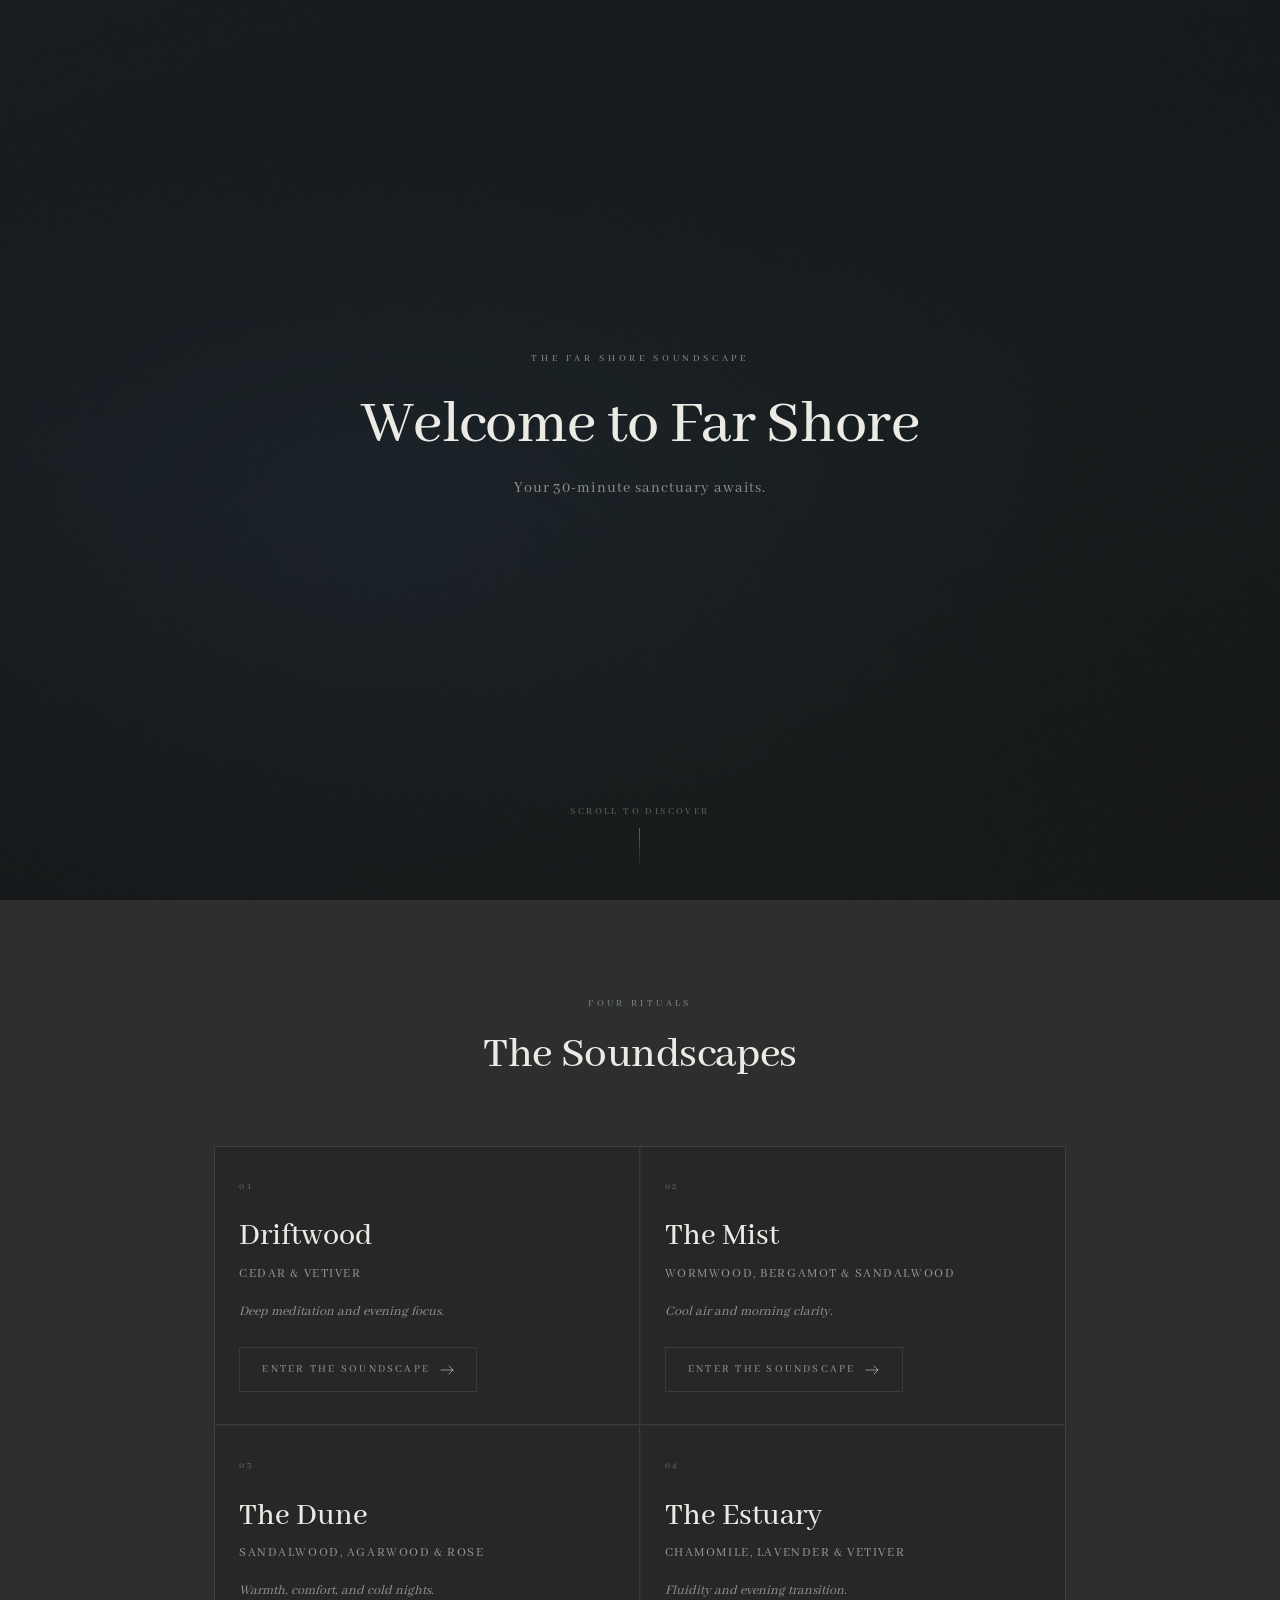
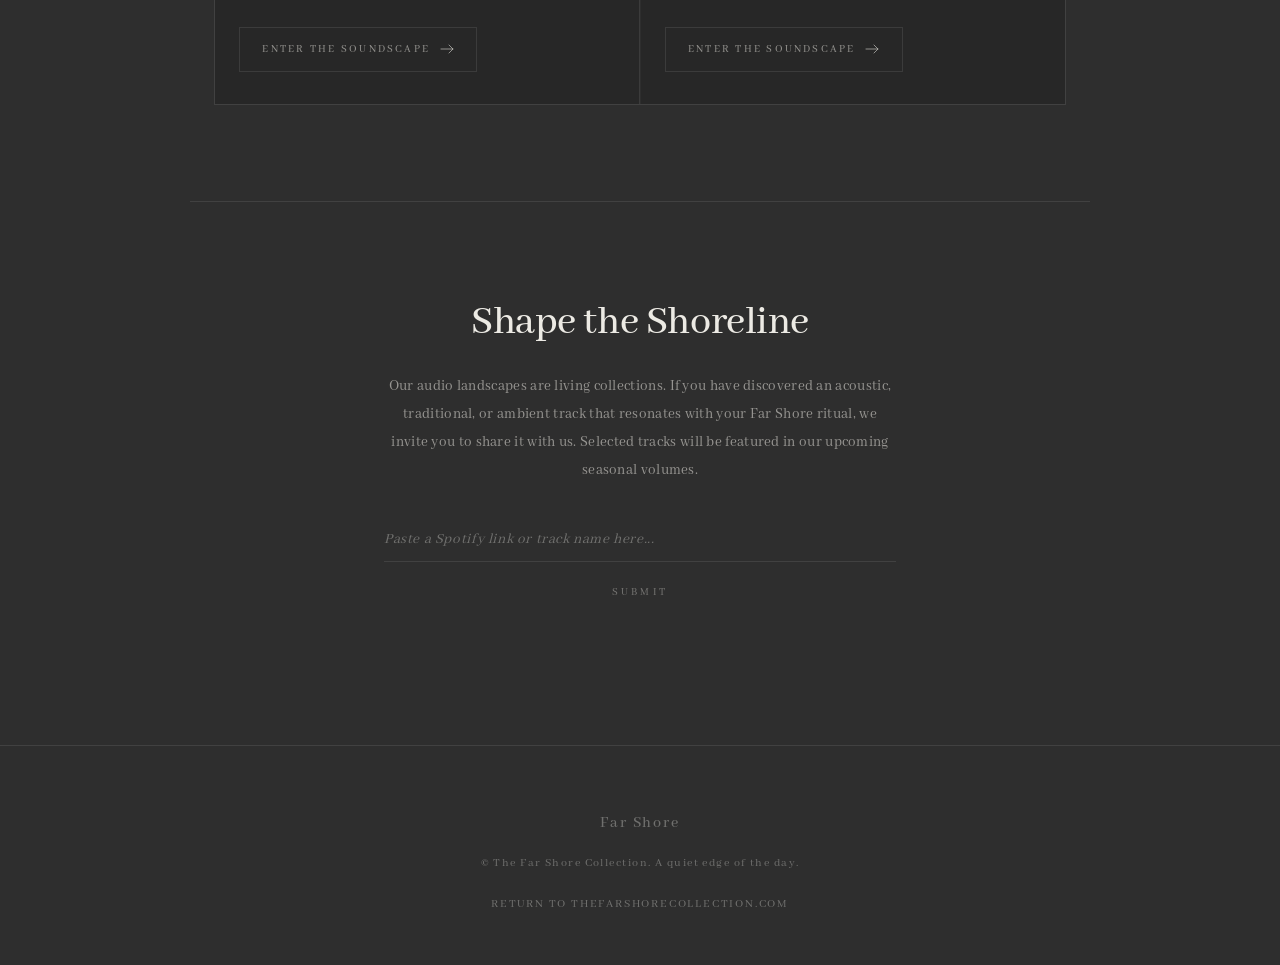
==== soundscape/index.html @ d750b328 "Initial commit: The Far Shore Collection website Co-Authored-By: Claude Opus 5.5 <noreply@anthropic." ====
<!DOCTYPE html>
<html lang="en">
<head>
  <meta charset="UTF-8">
  <meta name="viewport" content="width=device-width, initial-scale=1.0">
  <title>The Far Shore Collection — Digital Lobby</title>
  <meta name="description" content="Your 30-minute sanctuary. Four audio rituals curated for the Far Shore experience.">
  <link rel="preconnect" href="https://fonts.googleapis.com">
  <link rel="preconnect" href="https://fonts.gstatic.com" crossorigin>
  <link href="https://fonts.googleapis.com/css2?family=Abhaya+Libre:wght@400;500&display=swap" rel="stylesheet">
  <style>
    /* ─── Reset ─────────────────────────────────────────────── */
    *, *::before, *::after { box-sizing: border-box; margin: 0; padding: 0; }
    html { scroll-behavior: smooth; }

    /* ─── Tokens ─────────────────────────────────────────────── */
    :root {
      --bg:           #2E2E2E;
      --bg-card:      #272727;
      --bg-card-hover:#343434;
      --text:         #ECEAE4;
      --text-muted:   rgba(236, 234, 228, 0.55);
      --text-subtle:  rgba(236, 234, 228, 0.35);
      --border:       rgba(236, 234, 228, 0.10);
      --border-hover: rgba(236, 234, 228, 0.22);
      --accent:       #7a8c7a;   /* deep olive */
      --accent-stone: #9a9590;   /* muted stone */

      --font-serif:  'Abhaya Libre', Georgia, serif;
      --font-sans:   'Abhaya Libre', Georgia, serif;

      --ease-slow: cubic-bezier(0.25, 0.1, 0.25, 1);
      --ease-out:  cubic-bezier(0.0, 0.0, 0.2, 1);

      --space-4:  1rem;
      --space-6:  1.5rem;
      --space-8:  2rem;
      --space-12: 3rem;
      --space-16: 4rem;
      --space-24: 6rem;
    }

    /* ─── Base ───────────────────────────────────────────────── */
    body {
      background-color: var(--bg);
      color: var(--text);
      font-family: var(--font-sans);
      font-weight: 400;
      line-height: 1.7;
      -webkit-font-smoothing: antialiased;
      -moz-osx-font-smoothing: grayscale;
      animation: pageFadeIn 2s var(--ease-out) both;
      overflow-x: hidden;
    }

    @keyframes pageFadeIn {
      from { opacity: 0; }
      to   { opacity: 1; }
    }

    /* ─── Scroll Reveal ──────────────────────────────────────── */
    .reveal {
      opacity: 0;
      transform: translateY(28px);
      transition:
        opacity  1.8s var(--ease-out),
        transform 1.8s var(--ease-out);
    }
    .reveal.is-visible {
      opacity: 1;
      transform: translateY(0);
    }
    .reveal-delay-1 { transition-delay: 0.15s; }
    .reveal-delay-2 { transition-delay: 0.30s; }
    .reveal-delay-3 { transition-delay: 0.45s; }
    .reveal-delay-4 { transition-delay: 0.60s; }

    /* ─── Hero ───────────────────────────────────────────────── */
    .hero {
      position: relative;
      min-height: 100svh;
      min-height: 100vh;
      display: flex;
      flex-direction: column;
      align-items: center;
      justify-content: center;
      text-align: center;
      padding: var(--space-8) var(--space-6);
      overflow: hidden;
    }

    .hero__bg {
      position: absolute;
      inset: 0;
      background:
        /* dark overlay */
        linear-gradient(to bottom,
          rgba(20,22,24,0.68) 0%,
          rgba(20,22,24,0.55) 50%,
          rgba(20,22,24,0.82) 100%
        ),
        /* cinematic ocean gradient */
        radial-gradient(ellipse at 30% 60%, #1e2d3a 0%, transparent 55%),
        radial-gradient(ellipse at 75% 40%, #141e1e 0%, transparent 50%),
        radial-gradient(ellipse at 50% 80%, #181e14 0%, transparent 60%),
        linear-gradient(160deg, #16202a 0%, #101618 40%, #131510 100%);
      background-color: #141414;
      display:flex;
      align-items: center;
      justify-content:center;
    }

    /* Grain texture overlay */
    .hero__bg::after {
      content: '';
      position: absolute;
      inset: 0;
      opacity: 0.04;
      background-image: url("data:image/svg+xml,%3Csvg viewBox='0 0 256 256' xmlns='http://www.w3.org/2000/svg'%3E%3Cfilter id='noise'%3E%3CfeTurbulence type='fractalNoise' baseFrequency='0.9' numOctaves='4' stitchTiles='stitch'/%3E%3C/filter%3E%3Crect width='100%25' height='100%25' filter='url(%23noise)'/%3E%3C/svg%3E");
      background-size: 200px 200px;
    }

    .hero__content {
      position: relative;
      z-index: 1;
      max-width: 560px;
    }

    .hero__overline {
      font-family: var(--font-sans);
      font-size: 0.65rem;
      font-weight: 400;
      letter-spacing: 0.35em;
      text-transform: uppercase;
      color: var(--text-muted);
      margin-bottom: var(--space-6);
      opacity: 0;
      animation: fadeUp 1.6s 0.4s var(--ease-out) forwards;
    }

    .hero__headline {
      font-family: var(--font-serif);
      font-size: clamp(2rem, 7vw, 4rem);
      white-space: nowrap;
      font-weight: 500;
      line-height: 1.05;
      letter-spacing: -0.01em;
      color: var(--text);
      margin-bottom: var(--space-4);
      opacity: 0;
      animation: fadeUp 1.8s 0.7s var(--ease-out) forwards;
    }

    .hero__sub {
      font-family: var(--font-sans);
      font-size: clamp(0.85rem, 2.5vw, 1rem);
      font-weight: 400;
      letter-spacing: 0.06em;
      color: var(--text-muted);
      margin-bottom: var(--space-12);
      opacity: 0;
      animation: fadeUp 1.8s 1.0s var(--ease-out) forwards;
    }

    @keyframes fadeUp {
      from { opacity: 0; transform: translateY(20px); }
      to   { opacity: 1; transform: translateY(0);    }
    }

    .hero__scroll {
      position: absolute;
      bottom: var(--space-8);
      transform: translateX(-50%);
      z-index: 1;
      display: flex;
      flex-direction: column;
      align-items: center;
      gap: 0.5rem;
      color: var(--text-subtle);
      font-family: var(--font-sans);
      font-size: 0.6rem;
      letter-spacing: 0.25em;
      text-transform: uppercase;
      text-decoration: none;
      opacity: 0;
      animation: fadeUp 2s 1.6s var(--ease-out) forwards;
    }

    .hero__scroll-arrow {
      width: 1px;
      height: 40px;
      background: linear-gradient(to bottom, var(--text-subtle), transparent);
      animation: scrollPulse 2.4s ease-in-out infinite;
    }

    @keyframes scrollPulse {
      0%, 100% { opacity: 0.35; transform: scaleY(1);    }
      50%       { opacity: 0.70; transform: scaleY(1.15); }
    }

    /* ─── Soundscapes Section ────────────────────────────────── */
    .soundscapes {
      padding: var(--space-24) var(--space-6);
      max-width: 900px;
      margin: 0 auto;
    }

    .section-header {
      text-align: center;
      margin-bottom: var(--space-16);
    }

    .section-overline {
      font-family: var(--font-sans);
      font-size: 0.6rem;
      font-weight: 400;
      letter-spacing: 0.35em;
      text-transform: uppercase;
      color: var(--accent);
      margin-bottom: var(--space-4);
    }

    .section-title {
      font-family: var(--font-serif);
      font-size: clamp(1.8rem, 5vw, 2.8rem);
      font-weight: 500;
      letter-spacing: -0.01em;
      line-height: 1.2;
      color: var(--text);
    }

    .soundscapes__grid {
      display: grid;
      grid-template-columns: 1fr 1fr;
      gap: 1px;
      border: 1px solid var(--border);
    }

    .sound-card {
      position: relative;
      padding: var(--space-8) var(--space-6);
      background: var(--bg-card);
      transition:
        background 1.6s var(--ease-slow),
        border-color 1.6s var(--ease-slow);
      cursor: default;
      overflow: hidden;
    }

    .sound-card::before {
      content: '';
      position: absolute;
      inset: 0;
      background: radial-gradient(ellipse at center, rgba(122,140,122,0.08) 0%, transparent 70%);
      opacity: 0;
      transition: opacity 1.4s var(--ease-slow);
    }

    .sound-card:hover::before {
      opacity: 1;
    }

    .sound-card:hover {
      background: var(--bg-card-hover);
    }

    .sound-card__number {
      font-family: var(--font-sans);
      font-size: 0.6rem;
      font-weight: 400;
      letter-spacing: 0.3em;
      color: var(--text-subtle);
      margin-bottom: var(--space-6);
    }

    .sound-card__title {
      font-family: var(--font-serif);
      font-size: clamp(1.5rem, 4vw, 2rem);
      font-weight: 500;
      line-height: 1.1;
      color: var(--text);
      margin-bottom: 0.5rem;
      transition: color 0.6s var(--ease-slow);
    }

    .sound-card__notes {
      font-family: var(--font-sans);
      font-size: 0.82rem;
      font-weight: 400;
      letter-spacing: 0.12em;
      text-transform: uppercase;
      color: var(--accent-stone);
      margin-bottom: var(--space-4);
    }

    .sound-card__vibe {
      font-family: var(--font-sans);
      font-size: 0.88rem;
      font-weight: 400;
      color: var(--text-muted);
      line-height: 1.6;
      margin-bottom: var(--space-6);
      font-style: italic;
    }

    .sound-card__cta {
      display: inline-flex;
      align-items: center;
      gap: 0.6rem;
      font-family: var(--font-sans);
      font-size: 0.7rem;
      font-weight: 400;
      letter-spacing: 0.2em;
      text-transform: uppercase;
      color: var(--text-muted);
      text-decoration: none;
      border: 1px solid var(--border);
      padding: 0.75rem 1.4rem;
      transition:
        color      1s var(--ease-slow),
        border-color 1s var(--ease-slow),
        background 1s var(--ease-slow);
      position: relative;
      z-index: 1;
    }

    .sound-card__cta:hover {
      color: var(--text);
      border-color: var(--border-hover);
      background: rgba(236,234,228,0.04);
    }

    .sound-card__cta-arrow {
      transition: transform 0.8s var(--ease-slow);
    }

    .sound-card__cta:hover .sound-card__cta-arrow {
      transform: translateX(4px);
    }

    /* Divider between grid cells */
    .sound-card:nth-child(1),
    .sound-card:nth-child(2) {
      border-bottom: 1px solid var(--border);
    }
    .sound-card:nth-child(odd) {
      border-right: 1px solid var(--border);
    }

    /* ─── Divider ─────────────────────────────────────────────── */
    .section-divider {
      max-width: 900px;
      margin: 0 auto;
      border: none;
      border-top: 1px solid var(--border);
    }

    /* ─── Co-Creation ─────────────────────────────────────────── */
    .cocreation {
      padding: var(--space-24) var(--space-6);
      max-width: 560px;
      margin: 0 auto;
      text-align: center;
    }

    .cocreation__title {
      font-family: var(--font-serif);
      font-size: clamp(1.8rem, 5vw, 2.6rem);
      font-weight: 500;
      letter-spacing: -0.01em;
      line-height: 1.2;
      color: var(--text);
      margin-bottom: var(--space-6);
    }

    .cocreation__body {
      font-family: var(--font-sans);
      font-size: 0.95rem;
      font-weight: 400;
      line-height: 1.85;
      color: var(--text-muted);
      letter-spacing: 0.02em;
      margin-bottom: var(--space-8);
    }

    .cocreation__form {
      display: flex;
      flex-direction: column;
      align-items: center;
      gap: var(--space-4);
    }

    .cocreation__input-wrap {
      width: 100%;
      position: relative;
    }

    .cocreation__input {
      width: 100%;
      background: transparent;
      border: none;
      border-bottom: 1px solid var(--border);
      padding: 0.85rem 0;
      font-family: var(--font-sans);
      font-size: 0.95rem;
      font-weight: 400;
      color: var(--text);
      letter-spacing: 0.04em;
      outline: none;
      transition: border-color 0.8s var(--ease-slow);
      -webkit-appearance: none;
    }

    .cocreation__input::placeholder {
      color: var(--text-subtle);
      font-style: italic;
    }

    .cocreation__input:focus {
      border-bottom-color: var(--accent-stone);
    }

    .cocreation__submit {
      background: transparent;
      border: none;
      font-family: var(--font-sans);
      font-size: 0.68rem;
      font-weight: 400;
      letter-spacing: 0.3em;
      text-transform: uppercase;
      color: var(--text-muted);
      cursor: pointer;
      padding: 0.5rem 1rem;
      transition: color 1.2s var(--ease-slow), opacity 1.2s var(--ease-slow);
      opacity: 0.7;
    }

    .cocreation__submit:hover {
      color: var(--text);
      opacity: 1;
    }

    .cocreation__success {
      font-family: var(--font-serif);
      font-size: 0.95rem;
      font-style: italic;
      color: var(--text-muted);
      letter-spacing: 0.03em;
      opacity: 0;
      transform: translateY(8px);
      transition: opacity 1.4s var(--ease-out), transform 1.4s var(--ease-out);
      pointer-events: none;
      min-height: 1.5em;
    }

    .cocreation__success.is-visible {
      opacity: 1;
      transform: translateY(0);
    }

    /* ─── Footer ─────────────────────────────────────────────── */
    .footer {
      padding: var(--space-16) var(--space-6) var(--space-12);
      text-align: center;
      border-top: 1px solid var(--border);
    }

    .footer__wordmark {
      font-family: var(--font-serif);
      font-size: 1rem;
      font-weight: 500;
      letter-spacing: 0.12em;
      color: var(--text-subtle);
      margin-bottom: var(--space-4);
    }

    .footer__copy {
      font-family: var(--font-sans);
      font-size: 0.75rem;
      font-weight: 400;
      letter-spacing: 0.12em;
      color: var(--text-subtle);
      margin-bottom: var(--space-4);
    }

    .footer__link {
      font-family: var(--font-sans);
      font-size: 0.75rem;
      font-weight: 400;
      letter-spacing: 0.15em;
      text-transform: uppercase;
      color: var(--text-subtle);
      text-decoration: none;
      border-bottom: 1px solid transparent;
      transition: color 0.8s var(--ease-slow), border-color 0.8s var(--ease-slow);
    }

    .footer__link:hover {
      color: var(--text-muted);
      border-bottom-color: var(--border);
    }

    /* ─── Mobile ─────────────────────────────────────────────── */
    @media (max-width: 640px) {
      .soundscapes {
        padding: var(--space-16) var(--space-4);
      }

      .soundscapes__grid {
        grid-template-columns: 1fr;
      }

      .sound-card:nth-child(odd) {
        border-right: none;
      }

      .sound-card:nth-child(1),
      .sound-card:nth-child(2),
      .sound-card:nth-child(3) {
        border-bottom: 1px solid var(--border);
      }

      .sound-card:nth-child(4) {
        border-bottom: none;
      }

      .sound-card {
        padding: var(--space-8) var(--space-4);
      }

      .sound-card__cta {
        padding: 1rem 1.6rem;
        width: 100%;
        justify-content: center;
      }

      .cocreation {
        padding: var(--space-16) var(--space-4);
      }

      .cocreation__input {
        font-size: 16px; /* prevents iOS zoom */
      }

      .section-divider {
        margin: 0 var(--space-4);
      }

      .footer {
        padding: var(--space-12) var(--space-4);
      }
    }

    @media (min-width: 641px) and (max-width: 900px) {
      .soundscapes__grid {
        grid-template-columns: 1fr 1fr;
      }
    }

    /* Ensure tap targets are large enough */
    @media (hover: none) {
      .sound-card__cta {
        min-height: 48px;
      }
    }
  </style>
</head>
<body>

  <!-- ── Hero ───────────────────────────────────────────────── -->
  <section class="hero" id="top">
    <div class="hero__bg">

    <div class="hero__content">
      <p class="hero__overline">The Far Shore Soundscape</p>
      <h1 class="hero__headline">Welcome to Far Shore</h1>
      <p class="hero__sub">Your 30-minute sanctuary awaits.</p>
    </div>

    <a class="hero__scroll" href="#soundscapes" aria-label="Scroll down to discover">
      <span>Scroll to discover</span>
      <span class="hero__scroll-arrow"></span>
    </a>
</div>
  </section>

  <!-- ── Soundscapes ─────────────────────────────────────────── -->
  <section class="soundscapes" id="soundscapes">
    <div class="section-header reveal">
      <p class="section-overline">Four Rituals</p>
      <h2 class="section-title">The Soundscapes</h2>
    </div>

    <div class="soundscapes__grid">

      <article class="sound-card reveal">
        <p class="sound-card__number">01</p>
        <h3 class="sound-card__title">Driftwood</h3>
        <p class="sound-card__notes">Cedar &amp; Vetiver</p>
        <p class="sound-card__vibe">Deep meditation and evening focus.</p>
        <a class="sound-card__cta" href="https://open.spotify.com/playlist/3acAZp2R3COKetQ0fKDZoP?si=e7c9661e7a2c4756&pt=0b9543b7c8a842d894fe1e4f9c002106" target="_blank" rel="noopener noreferrer" data-soundscape="driftwood">
          Enter the Soundscape
          <svg class="sound-card__cta-arrow" width="14" height="10" viewBox="0 0 14 10" fill="none" aria-hidden="true">
            <path d="M1 5h12M9 1l4 4-4 4" stroke="currentColor" stroke-width="1" stroke-linecap="round" stroke-linejoin="round"/>
          </svg>
        </a>
      </article>

      <article class="sound-card reveal reveal-delay-1">
        <p class="sound-card__number">02</p>
        <h3 class="sound-card__title">The Mist</h3>
        <p class="sound-card__notes">Wormwood, Bergamot &amp; Sandalwood</p>
        <p class="sound-card__vibe">Cool air and morning clarity.</p>
        <a class="sound-card__cta" href="https://open.spotify.com/playlist/5UwhQ444GLlK05Y7cl3Ue9?si=2ce4fe59a4b54f3a&pt=29080092e4935700191112cd3815c187" target="_blank" rel="noopener noreferrer" data-soundscape="mist">
          Enter the Soundscape
          <svg class="sound-card__cta-arrow" width="14" height="10" viewBox="0 0 14 10" fill="none" aria-hidden="true">
            <path d="M1 5h12M9 1l4 4-4 4" stroke="currentColor" stroke-width="1" stroke-linecap="round" stroke-linejoin="round"/>
          </svg>
        </a>
      </article>

      <article class="sound-card reveal reveal-delay-2">
        <p class="sound-card__number">03</p>
        <h3 class="sound-card__title">The Dune</h3>
        <p class="sound-card__notes">Sandalwood, Agarwood &amp; Rose</p>
        <p class="sound-card__vibe">Warmth, comfort, and cold nights.</p>
        <a class="sound-card__cta" href="https://open.spotify.com/playlist/6YMYFDssgHiEil8UtSXEoE?si=f1dce08c5ddf45fa&pt=6c0d28845c54978c80d399120e50e3c0" target="_blank" rel="noopener noreferrer" data-soundscape="dune">
          Enter the Soundscape
          <svg class="sound-card__cta-arrow" width="14" height="10" viewBox="0 0 14 10" fill="none" aria-hidden="true">
            <path d="M1 5h12M9 1l4 4-4 4" stroke="currentColor" stroke-width="1" stroke-linecap="round" stroke-linejoin="round"/>
          </svg>
        </a>
      </article>

      <article class="sound-card reveal reveal-delay-3">
        <p class="sound-card__number">04</p>
        <h3 class="sound-card__title">The Estuary</h3>
        <p class="sound-card__notes">Chamomile, Lavender &amp; Vetiver</p>
        <p class="sound-card__vibe">Fluidity and evening transition.</p>
        <a class="sound-card__cta" href="https://open.spotify.com/playlist/0OiNl2w1BU6ObWuRcJMMdo?si=72d0eeb316ea4511&pt=99bece58c7bfbbe6db39e957771f4d11" target="_blank" rel="noopener noreferrer" data-soundscape="estuary">
          Enter the Soundscape
          <svg class="sound-card__cta-arrow" width="14" height="10" viewBox="0 0 14 10" fill="none" aria-hidden="true">
            <path d="M1 5h12M9 1l4 4-4 4" stroke="currentColor" stroke-width="1" stroke-linecap="round" stroke-linejoin="round"/>
          </svg>
        </a>
      </article>

    </div>
  </section>

  <!-- ── Divider ─────────────────────────────────────────────── -->
  <hr class="section-divider reveal">

  <!-- ── Co-Creation ─────────────────────────────────────────── -->
  <section class="cocreation" id="contribute">
    <div class="reveal">
      <h2 class="cocreation__title">Shape the Shoreline</h2>
    </div>

    <div class="reveal reveal-delay-1">
      <p class="cocreation__body">
        Our audio landscapes are living collections. If you have discovered an acoustic,
        traditional, or ambient track that resonates with your Far Shore ritual, we invite
        you to share it with us. Selected tracks will be featured in our upcoming seasonal
        volumes.
      </p>
    </div>

    <div class="cocreation__form reveal reveal-delay-2">
      <div class="cocreation__input-wrap">
        <input
          class="cocreation__input"
          type="url"
          id="track-input"
          name="track"
          placeholder="Paste a Spotify link or track name here..."
          autocomplete="off"
          autocorrect="off"
          autocapitalize="off"
          spellcheck="false"
        >
      </div>
      <button class="cocreation__submit" type="button" id="submit-btn">
        Submit
      </button>
      <p class="cocreation__success" id="success-msg" role="status" aria-live="polite">
        Thank you. Your contribution has been added to the Shoreline.
      </p>
    </div>
  </section>

  <!-- ── Footer ─────────────────────────────────────────────── -->
  <footer class="footer reveal">
    <p class="footer__wordmark">Far Shore</p>
    <p class="footer__copy">© The Far Shore Collection. A quiet edge of the day.</p>
    <a class="footer__link" href="https://thefarshorecollection.com" target="_blank" rel="noopener noreferrer">
      Return to thefarshorecollection.com
    </a>
  </footer>

  <script>
    /* ── Scroll Reveal ────────────────────────────────────── */
    (function () {
      var observer = new IntersectionObserver(function (entries) {
        entries.forEach(function (e) {
          if (e.isIntersecting) {
            e.target.classList.add('is-visible');
            observer.unobserve(e.target);
          }
        });
      }, { threshold: 0.12 });

      document.querySelectorAll('.reveal').forEach(function (el) {
        observer.observe(el);
      });
    })();

    /* ── Contribution Form ────────────────────────────────── */
    (function () {
      var btn     = document.getElementById('submit-btn');
      var input   = document.getElementById('track-input');
      var success = document.getElementById('success-msg');

      btn.addEventListener('click', function () {
        var val = input.value.trim();
        if (!val) {
          input.focus();
          return;
        }
        /* Clear and show success */
        input.value = '';
        input.disabled = true;
        btn.disabled   = true;
        btn.style.opacity = '0';
        success.classList.add('is-visible');

        /* Re-enable after a graceful pause */
        setTimeout(function () {
          success.classList.remove('is-visible');
          setTimeout(function () {
            input.disabled = false;
            btn.disabled   = false;
            btn.style.opacity = '';
          }, 1400);
        }, 5000);
      });

      /* Allow Enter key */
      input.addEventListener('keydown', function (e) {
        if (e.key === 'Enter') btn.click();
      });
    })();
  </script>
</body>
</html>
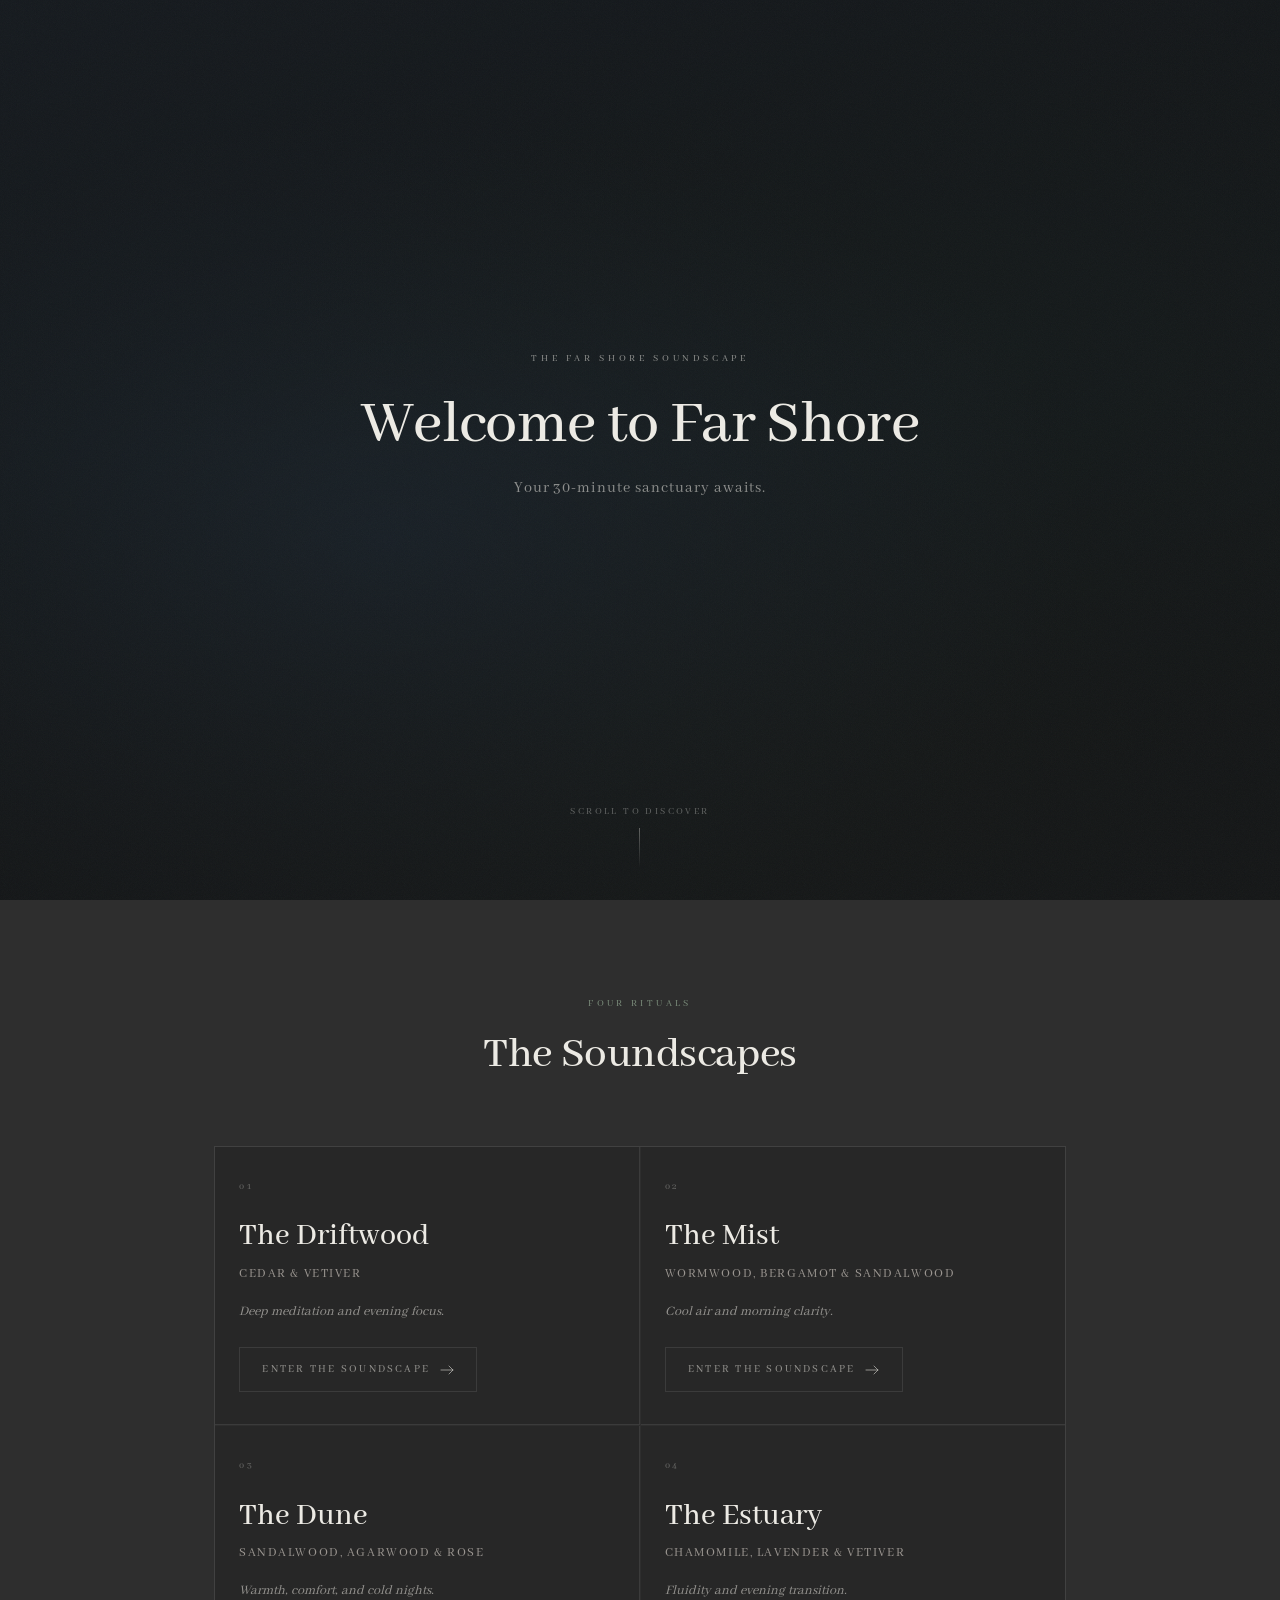
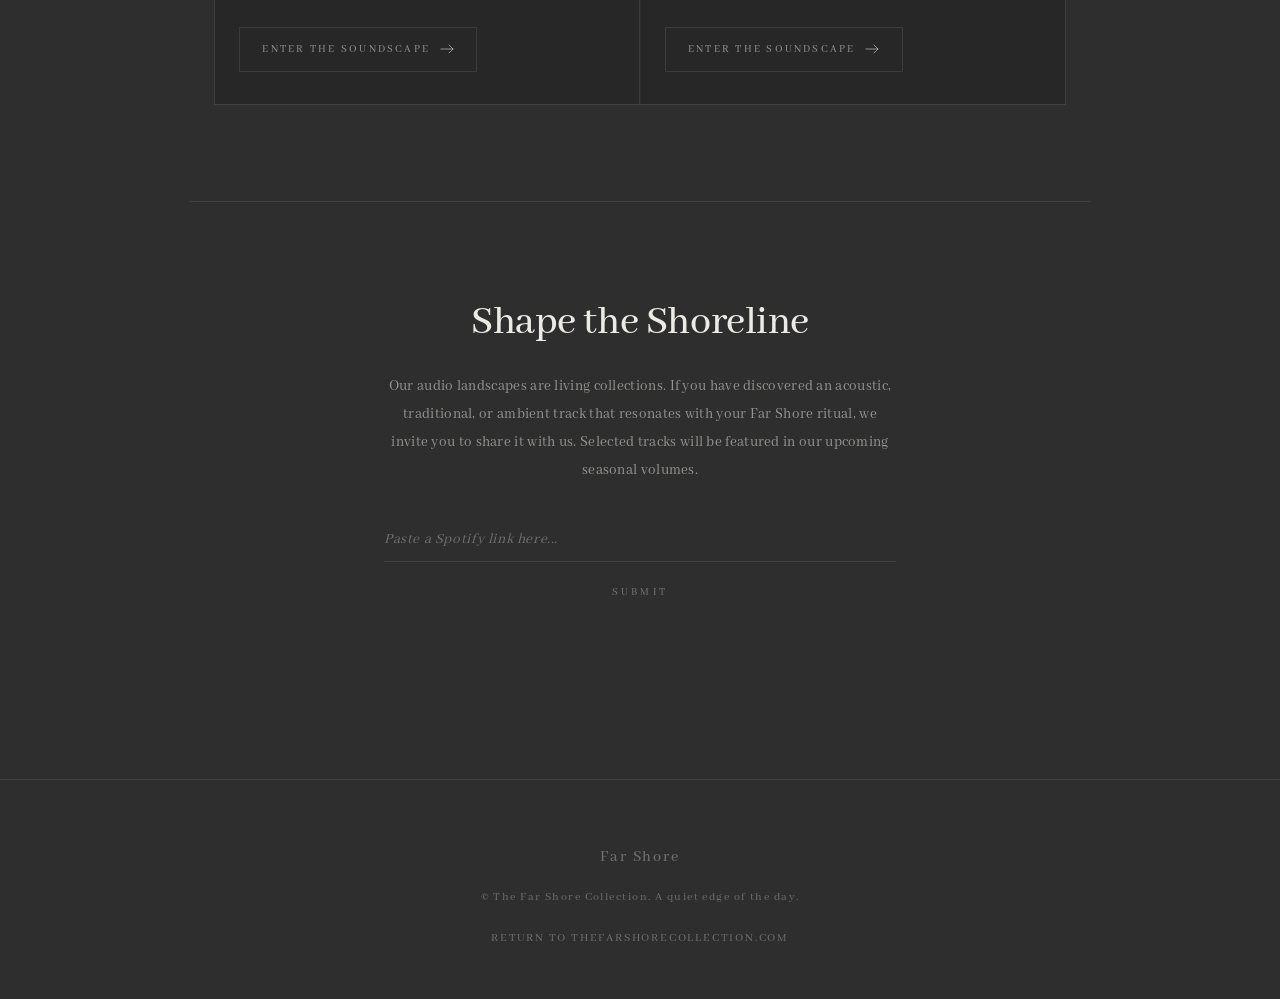
==== commit e3735271: "fix many things" ====
--- a/soundscape/index.html
+++ b/soundscape/index.html
@@ -1,755 +1,1088 @@
-<!DOCTYPE html>
+<!doctype html>
 <html lang="en">
-<head>
-  <meta charset="UTF-8">
-  <meta name="viewport" content="width=device-width, initial-scale=1.0">
-  <title>The Far Shore Collection — Digital Lobby</title>
-  <meta name="description" content="Your 30-minute sanctuary. Four audio rituals curated for the Far Shore experience.">
-  <link rel="preconnect" href="https://fonts.googleapis.com">
-  <link rel="preconnect" href="https://fonts.gstatic.com" crossorigin>
-  <link href="https://fonts.googleapis.com/css2?family=Abhaya+Libre:wght@400;500&display=swap" rel="stylesheet">
-  <style>
-    /* ─── Reset ─────────────────────────────────────────────── */
-    *, *::before, *::after { box-sizing: border-box; margin: 0; padding: 0; }
-    html { scroll-behavior: smooth; }
-
-    /* ─── Tokens ─────────────────────────────────────────────── */
-    :root {
-      --bg:           #2E2E2E;
-      --bg-card:      #272727;
-      --bg-card-hover:#343434;
-      --text:         #ECEAE4;
-      --text-muted:   rgba(236, 234, 228, 0.55);
-      --text-subtle:  rgba(236, 234, 228, 0.35);
-      --border:       rgba(236, 234, 228, 0.10);
-      --border-hover: rgba(236, 234, 228, 0.22);
-      --accent:       #7a8c7a;   /* deep olive */
-      --accent-stone: #9a9590;   /* muted stone */
-
-      --font-serif:  'Abhaya Libre', Georgia, serif;
-      --font-sans:   'Abhaya Libre', Georgia, serif;
-
-      --ease-slow: cubic-bezier(0.25, 0.1, 0.25, 1);
-      --ease-out:  cubic-bezier(0.0, 0.0, 0.2, 1);
-
-      --space-4:  1rem;
-      --space-6:  1.5rem;
-      --space-8:  2rem;
-      --space-12: 3rem;
-      --space-16: 4rem;
-      --space-24: 6rem;
-    }
-
-    /* ─── Base ───────────────────────────────────────────────── */
-    body {
-      background-color: var(--bg);
-      color: var(--text);
-      font-family: var(--font-sans);
-      font-weight: 400;
-      line-height: 1.7;
-      -webkit-font-smoothing: antialiased;
-      -moz-osx-font-smoothing: grayscale;
-      animation: pageFadeIn 2s var(--ease-out) both;
-      overflow-x: hidden;
-    }
-
-    @keyframes pageFadeIn {
-      from { opacity: 0; }
-      to   { opacity: 1; }
-    }
-
-    /* ─── Scroll Reveal ──────────────────────────────────────── */
-    .reveal {
-      opacity: 0;
-      transform: translateY(28px);
-      transition:
-        opacity  1.8s var(--ease-out),
-        transform 1.8s var(--ease-out);
-    }
-    .reveal.is-visible {
-      opacity: 1;
-      transform: translateY(0);
-    }
-    .reveal-delay-1 { transition-delay: 0.15s; }
-    .reveal-delay-2 { transition-delay: 0.30s; }
-    .reveal-delay-3 { transition-delay: 0.45s; }
-    .reveal-delay-4 { transition-delay: 0.60s; }
-
-    /* ─── Hero ───────────────────────────────────────────────── */
-    .hero {
-      position: relative;
-      min-height: 100svh;
-      min-height: 100vh;
-      display: flex;
-      flex-direction: column;
-      align-items: center;
-      justify-content: center;
-      text-align: center;
-      padding: var(--space-8) var(--space-6);
-      overflow: hidden;
-    }
-
-    .hero__bg {
-      position: absolute;
-      inset: 0;
-      background:
+  <head>
+    <meta charset="UTF-8" />
+    <meta name="viewport" content="width=device-width, initial-scale=1.0" />
+    <title>The Far Shore Collection — Digital Lobby</title>
+    <meta
+      name="description"
+      content="Your 30-minute sanctuary. Four audio rituals curated for the Far Shore experience."
+    />
+    <link rel="preconnect" href="https://fonts.googleapis.com" />
+    <link rel="preconnect" href="https://fonts.gstatic.com" crossorigin />
+    <link
+      href="https://fonts.googleapis.com/css2?family=Abhaya+Libre:wght@400;500&display=swap"
+      rel="stylesheet"
+    />
+    <style>
+      /* ─── Reset ─────────────────────────────────────────────── */
+      *,
+      *::before,
+      *::after {
+        box-sizing: border-box;
+        margin: 0;
+        padding: 0;
+      }
+      html {
+        scroll-behavior: smooth;
+      }
+
+      /* ─── Tokens ─────────────────────────────────────────────── */
+      :root {
+        --bg: #2e2e2e;
+        --bg-card: #272727;
+        --bg-card-hover: #343434;
+        --text: #eceae4;
+        --text-muted: rgba(236, 234, 228, 0.55);
+        --text-subtle: rgba(236, 234, 228, 0.35);
+        --border: rgba(236, 234, 228, 0.1);
+        --border-hover: rgba(236, 234, 228, 0.22);
+        --accent: #7a8c7a; /* deep olive */
+        --accent-stone: #9a9590; /* muted stone */
+
+        --font-serif: "Abhaya Libre", Georgia, serif;
+        --font-sans: "Abhaya Libre", Georgia, serif;
+
+        --ease-slow: cubic-bezier(0.25, 0.1, 0.25, 1);
+        --ease-out: cubic-bezier(0, 0, 0.2, 1);
+
+        --space-4: 1rem;
+        --space-6: 1.5rem;
+        --space-8: 2rem;
+        --space-12: 3rem;
+        --space-16: 4rem;
+        --space-24: 6rem;
+      }
+
+      /* ─── Base ───────────────────────────────────────────────── */
+      body {
+        background-color: var(--bg);
+        color: var(--text);
+        font-family: var(--font-sans);
+        font-weight: 400;
+        line-height: 1.7;
+        -webkit-font-smoothing: antialiased;
+        -moz-osx-font-smoothing: grayscale;
+        animation: pageFadeIn 2s var(--ease-out) both;
+        overflow-x: hidden;
+      }
+
+      @keyframes pageFadeIn {
+        from {
+          opacity: 0;
+        }
+        to {
+          opacity: 1;
+        }
+      }
+
+      /* ─── Scroll Reveal ──────────────────────────────────────── */
+      .reveal {
+        opacity: 0;
+        transform: translateY(28px);
+        transition:
+          opacity 1.8s var(--ease-out),
+          transform 1.8s var(--ease-out);
+      }
+      .reveal.is-visible {
+        opacity: 1;
+        transform: translateY(0);
+      }
+      .reveal-delay-1 {
+        transition-delay: 0.15s;
+      }
+      .reveal-delay-2 {
+        transition-delay: 0.3s;
+      }
+      .reveal-delay-3 {
+        transition-delay: 0.45s;
+      }
+      .reveal-delay-4 {
+        transition-delay: 0.6s;
+      }
+
+      /* ─── Hero ───────────────────────────────────────────────── */
+      .hero {
+        position: relative;
+        min-height: 100svh;
+        min-height: 100vh;
+        display: flex;
+        flex-direction: column;
+        align-items: center;
+        justify-content: center;
+        text-align: center;
+        padding: var(--space-8) var(--space-6);
+        overflow: hidden;
+      }
+
+      .hero__bg {
+        position: absolute;
+        inset: 0;
+        background:
         /* dark overlay */
-        linear-gradient(to bottom,
-          rgba(20,22,24,0.68) 0%,
-          rgba(20,22,24,0.55) 50%,
-          rgba(20,22,24,0.82) 100%
-        ),
-        /* cinematic ocean gradient */
-        radial-gradient(ellipse at 30% 60%, #1e2d3a 0%, transparent 55%),
-        radial-gradient(ellipse at 75% 40%, #141e1e 0%, transparent 50%),
-        radial-gradient(ellipse at 50% 80%, #181e14 0%, transparent 60%),
-        linear-gradient(160deg, #16202a 0%, #101618 40%, #131510 100%);
-      background-color: #141414;
-      display:flex;
-      align-items: center;
-      justify-content:center;
-    }
-
-    /* Grain texture overlay */
-    .hero__bg::after {
-      content: '';
-      position: absolute;
-      inset: 0;
-      opacity: 0.04;
-      background-image: url("data:image/svg+xml,%3Csvg viewBox='0 0 256 256' xmlns='http://www.w3.org/2000/svg'%3E%3Cfilter id='noise'%3E%3CfeTurbulence type='fractalNoise' baseFrequency='0.9' numOctaves='4' stitchTiles='stitch'/%3E%3C/filter%3E%3Crect width='100%25' height='100%25' filter='url(%23noise)'/%3E%3C/svg%3E");
-      background-size: 200px 200px;
-    }
-
-    .hero__content {
-      position: relative;
-      z-index: 1;
-      max-width: 560px;
-    }
-
-    .hero__overline {
-      font-family: var(--font-sans);
-      font-size: 0.65rem;
-      font-weight: 400;
-      letter-spacing: 0.35em;
-      text-transform: uppercase;
-      color: var(--text-muted);
-      margin-bottom: var(--space-6);
-      opacity: 0;
-      animation: fadeUp 1.6s 0.4s var(--ease-out) forwards;
-    }
-
-    .hero__headline {
-      font-family: var(--font-serif);
-      font-size: clamp(2rem, 7vw, 4rem);
-      white-space: nowrap;
-      font-weight: 500;
-      line-height: 1.05;
-      letter-spacing: -0.01em;
-      color: var(--text);
-      margin-bottom: var(--space-4);
-      opacity: 0;
-      animation: fadeUp 1.8s 0.7s var(--ease-out) forwards;
-    }
-
-    .hero__sub {
-      font-family: var(--font-sans);
-      font-size: clamp(0.85rem, 2.5vw, 1rem);
-      font-weight: 400;
-      letter-spacing: 0.06em;
-      color: var(--text-muted);
-      margin-bottom: var(--space-12);
-      opacity: 0;
-      animation: fadeUp 1.8s 1.0s var(--ease-out) forwards;
-    }
-
-    @keyframes fadeUp {
-      from { opacity: 0; transform: translateY(20px); }
-      to   { opacity: 1; transform: translateY(0);    }
-    }
-
-    .hero__scroll {
-      position: absolute;
-      bottom: var(--space-8);
-      transform: translateX(-50%);
-      z-index: 1;
-      display: flex;
-      flex-direction: column;
-      align-items: center;
-      gap: 0.5rem;
-      color: var(--text-subtle);
-      font-family: var(--font-sans);
-      font-size: 0.6rem;
-      letter-spacing: 0.25em;
-      text-transform: uppercase;
-      text-decoration: none;
-      opacity: 0;
-      animation: fadeUp 2s 1.6s var(--ease-out) forwards;
-    }
-
-    .hero__scroll-arrow {
-      width: 1px;
-      height: 40px;
-      background: linear-gradient(to bottom, var(--text-subtle), transparent);
-      animation: scrollPulse 2.4s ease-in-out infinite;
-    }
-
-    @keyframes scrollPulse {
-      0%, 100% { opacity: 0.35; transform: scaleY(1);    }
-      50%       { opacity: 0.70; transform: scaleY(1.15); }
-    }
-
-    /* ─── Soundscapes Section ────────────────────────────────── */
-    .soundscapes {
-      padding: var(--space-24) var(--space-6);
-      max-width: 900px;
-      margin: 0 auto;
-    }
-
-    .section-header {
-      text-align: center;
-      margin-bottom: var(--space-16);
-    }
-
-    .section-overline {
-      font-family: var(--font-sans);
-      font-size: 0.6rem;
-      font-weight: 400;
-      letter-spacing: 0.35em;
-      text-transform: uppercase;
-      color: var(--accent);
-      margin-bottom: var(--space-4);
-    }
-
-    .section-title {
-      font-family: var(--font-serif);
-      font-size: clamp(1.8rem, 5vw, 2.8rem);
-      font-weight: 500;
-      letter-spacing: -0.01em;
-      line-height: 1.2;
-      color: var(--text);
-    }
-
-    .soundscapes__grid {
-      display: grid;
-      grid-template-columns: 1fr 1fr;
-      gap: 1px;
-      border: 1px solid var(--border);
-    }
-
-    .sound-card {
-      position: relative;
-      padding: var(--space-8) var(--space-6);
-      background: var(--bg-card);
-      transition:
-        background 1.6s var(--ease-slow),
-        border-color 1.6s var(--ease-slow);
-      cursor: default;
-      overflow: hidden;
-    }
-
-    .sound-card::before {
-      content: '';
-      position: absolute;
-      inset: 0;
-      background: radial-gradient(ellipse at center, rgba(122,140,122,0.08) 0%, transparent 70%);
-      opacity: 0;
-      transition: opacity 1.4s var(--ease-slow);
-    }
-
-    .sound-card:hover::before {
-      opacity: 1;
-    }
-
-    .sound-card:hover {
-      background: var(--bg-card-hover);
-    }
-
-    .sound-card__number {
-      font-family: var(--font-sans);
-      font-size: 0.6rem;
-      font-weight: 400;
-      letter-spacing: 0.3em;
-      color: var(--text-subtle);
-      margin-bottom: var(--space-6);
-    }
-
-    .sound-card__title {
-      font-family: var(--font-serif);
-      font-size: clamp(1.5rem, 4vw, 2rem);
-      font-weight: 500;
-      line-height: 1.1;
-      color: var(--text);
-      margin-bottom: 0.5rem;
-      transition: color 0.6s var(--ease-slow);
-    }
-
-    .sound-card__notes {
-      font-family: var(--font-sans);
-      font-size: 0.82rem;
-      font-weight: 400;
-      letter-spacing: 0.12em;
-      text-transform: uppercase;
-      color: var(--accent-stone);
-      margin-bottom: var(--space-4);
-    }
-
-    .sound-card__vibe {
-      font-family: var(--font-sans);
-      font-size: 0.88rem;
-      font-weight: 400;
-      color: var(--text-muted);
-      line-height: 1.6;
-      margin-bottom: var(--space-6);
-      font-style: italic;
-    }
-
-    .sound-card__cta {
-      display: inline-flex;
-      align-items: center;
-      gap: 0.6rem;
-      font-family: var(--font-sans);
-      font-size: 0.7rem;
-      font-weight: 400;
-      letter-spacing: 0.2em;
-      text-transform: uppercase;
-      color: var(--text-muted);
-      text-decoration: none;
-      border: 1px solid var(--border);
-      padding: 0.75rem 1.4rem;
-      transition:
-        color      1s var(--ease-slow),
-        border-color 1s var(--ease-slow),
-        background 1s var(--ease-slow);
-      position: relative;
-      z-index: 1;
-    }
-
-    .sound-card__cta:hover {
-      color: var(--text);
-      border-color: var(--border-hover);
-      background: rgba(236,234,228,0.04);
-    }
-
-    .sound-card__cta-arrow {
-      transition: transform 0.8s var(--ease-slow);
-    }
-
-    .sound-card__cta:hover .sound-card__cta-arrow {
-      transform: translateX(4px);
-    }
-
-    /* Divider between grid cells */
-    .sound-card:nth-child(1),
-    .sound-card:nth-child(2) {
-      border-bottom: 1px solid var(--border);
-    }
-    .sound-card:nth-child(odd) {
-      border-right: 1px solid var(--border);
-    }
-
-    /* ─── Divider ─────────────────────────────────────────────── */
-    .section-divider {
-      max-width: 900px;
-      margin: 0 auto;
-      border: none;
-      border-top: 1px solid var(--border);
-    }
-
-    /* ─── Co-Creation ─────────────────────────────────────────── */
-    .cocreation {
-      padding: var(--space-24) var(--space-6);
-      max-width: 560px;
-      margin: 0 auto;
-      text-align: center;
-    }
-
-    .cocreation__title {
-      font-family: var(--font-serif);
-      font-size: clamp(1.8rem, 5vw, 2.6rem);
-      font-weight: 500;
-      letter-spacing: -0.01em;
-      line-height: 1.2;
-      color: var(--text);
-      margin-bottom: var(--space-6);
-    }
-
-    .cocreation__body {
-      font-family: var(--font-sans);
-      font-size: 0.95rem;
-      font-weight: 400;
-      line-height: 1.85;
-      color: var(--text-muted);
-      letter-spacing: 0.02em;
-      margin-bottom: var(--space-8);
-    }
-
-    .cocreation__form {
-      display: flex;
-      flex-direction: column;
-      align-items: center;
-      gap: var(--space-4);
-    }
-
-    .cocreation__input-wrap {
-      width: 100%;
-      position: relative;
-    }
-
-    .cocreation__input {
-      width: 100%;
-      background: transparent;
-      border: none;
-      border-bottom: 1px solid var(--border);
-      padding: 0.85rem 0;
-      font-family: var(--font-sans);
-      font-size: 0.95rem;
-      font-weight: 400;
-      color: var(--text);
-      letter-spacing: 0.04em;
-      outline: none;
-      transition: border-color 0.8s var(--ease-slow);
-      -webkit-appearance: none;
-    }
-
-    .cocreation__input::placeholder {
-      color: var(--text-subtle);
-      font-style: italic;
-    }
-
-    .cocreation__input:focus {
-      border-bottom-color: var(--accent-stone);
-    }
-
-    .cocreation__submit {
-      background: transparent;
-      border: none;
-      font-family: var(--font-sans);
-      font-size: 0.68rem;
-      font-weight: 400;
-      letter-spacing: 0.3em;
-      text-transform: uppercase;
-      color: var(--text-muted);
-      cursor: pointer;
-      padding: 0.5rem 1rem;
-      transition: color 1.2s var(--ease-slow), opacity 1.2s var(--ease-slow);
-      opacity: 0.7;
-    }
-
-    .cocreation__submit:hover {
-      color: var(--text);
-      opacity: 1;
-    }
-
-    .cocreation__success {
-      font-family: var(--font-serif);
-      font-size: 0.95rem;
-      font-style: italic;
-      color: var(--text-muted);
-      letter-spacing: 0.03em;
-      opacity: 0;
-      transform: translateY(8px);
-      transition: opacity 1.4s var(--ease-out), transform 1.4s var(--ease-out);
-      pointer-events: none;
-      min-height: 1.5em;
-    }
-
-    .cocreation__success.is-visible {
-      opacity: 1;
-      transform: translateY(0);
-    }
-
-    /* ─── Footer ─────────────────────────────────────────────── */
-    .footer {
-      padding: var(--space-16) var(--space-6) var(--space-12);
-      text-align: center;
-      border-top: 1px solid var(--border);
-    }
-
-    .footer__wordmark {
-      font-family: var(--font-serif);
-      font-size: 1rem;
-      font-weight: 500;
-      letter-spacing: 0.12em;
-      color: var(--text-subtle);
-      margin-bottom: var(--space-4);
-    }
-
-    .footer__copy {
-      font-family: var(--font-sans);
-      font-size: 0.75rem;
-      font-weight: 400;
-      letter-spacing: 0.12em;
-      color: var(--text-subtle);
-      margin-bottom: var(--space-4);
-    }
-
-    .footer__link {
-      font-family: var(--font-sans);
-      font-size: 0.75rem;
-      font-weight: 400;
-      letter-spacing: 0.15em;
-      text-transform: uppercase;
-      color: var(--text-subtle);
-      text-decoration: none;
-      border-bottom: 1px solid transparent;
-      transition: color 0.8s var(--ease-slow), border-color 0.8s var(--ease-slow);
-    }
-
-    .footer__link:hover {
-      color: var(--text-muted);
-      border-bottom-color: var(--border);
-    }
-
-    /* ─── Mobile ─────────────────────────────────────────────── */
-    @media (max-width: 640px) {
+          linear-gradient(
+            to bottom,
+            rgba(20, 22, 24, 0.68) 0%,
+            rgba(20, 22, 24, 0.55) 50%,
+            rgba(20, 22, 24, 0.82) 100%
+          ),
+          /* cinematic ocean gradient */
+          radial-gradient(ellipse at 30% 60%, #1e2d3a 0%, transparent 55%),
+          radial-gradient(ellipse at 75% 40%, #141e1e 0%, transparent 50%),
+          radial-gradient(ellipse at 50% 80%, #181e14 0%, transparent 60%),
+          linear-gradient(160deg, #16202a 0%, #101618 40%, #131510 100%);
+        background-color: #141414;
+        display: flex;
+        align-items: center;
+        justify-content: center;
+      }
+
+      /* Grain texture overlay */
+      .hero__bg::after {
+        content: "";
+        position: absolute;
+        inset: 0;
+        opacity: 0.04;
+        background-image: url("data:image/svg+xml,%3Csvg viewBox='0 0 256 256' xmlns='http://www.w3.org/2000/svg'%3E%3Cfilter id='noise'%3E%3CfeTurbulence type='fractalNoise' baseFrequency='0.9' numOctaves='4' stitchTiles='stitch'/%3E%3C/filter%3E%3Crect width='100%25' height='100%25' filter='url(%23noise)'/%3E%3C/svg%3E");
+        background-size: 200px 200px;
+      }
+
+      .hero__content {
+        position: relative;
+        z-index: 1;
+        max-width: 560px;
+      }
+
+      .hero__overline {
+        font-family: var(--font-sans);
+        font-size: 0.65rem;
+        font-weight: 400;
+        letter-spacing: 0.35em;
+        text-transform: uppercase;
+        color: var(--text-muted);
+        margin-bottom: var(--space-6);
+        opacity: 0;
+        animation: fadeUp 1.6s 0.4s var(--ease-out) forwards;
+      }
+
+      .hero__headline {
+        font-family: var(--font-serif);
+        font-size: clamp(2rem, 7vw, 4rem);
+        white-space: nowrap;
+        font-weight: 500;
+        line-height: 1.05;
+        letter-spacing: -0.01em;
+        color: var(--text);
+        margin-bottom: var(--space-4);
+        opacity: 0;
+        animation: fadeUp 1.8s 0.7s var(--ease-out) forwards;
+      }
+
+      .hero__sub {
+        font-family: var(--font-sans);
+        font-size: clamp(0.85rem, 2.5vw, 1rem);
+        font-weight: 400;
+        letter-spacing: 0.06em;
+        color: var(--text-muted);
+        margin-bottom: var(--space-12);
+        opacity: 0;
+        animation: fadeUp 1.8s 1s var(--ease-out) forwards;
+      }
+
+      @keyframes fadeUp {
+        from {
+          opacity: 0;
+          transform: translateY(20px);
+        }
+        to {
+          opacity: 1;
+          transform: translateY(0);
+        }
+      }
+
+      .hero__scroll {
+        position: absolute;
+        bottom: var(--space-8);
+        transform: translateX(-50%);
+        z-index: 1;
+        display: flex;
+        flex-direction: column;
+        align-items: center;
+        gap: 0.5rem;
+        color: var(--text-subtle);
+        font-family: var(--font-sans);
+        font-size: 0.6rem;
+        letter-spacing: 0.25em;
+        text-transform: uppercase;
+        text-decoration: none;
+        opacity: 0;
+        animation: fadeUp 2s 1.6s var(--ease-out) forwards;
+      }
+
+      .hero__scroll-arrow {
+        width: 1px;
+        height: 40px;
+        background: linear-gradient(to bottom, var(--text-subtle), transparent);
+        animation: scrollPulse 2.4s ease-in-out infinite;
+      }
+
+      @keyframes scrollPulse {
+        0%,
+        100% {
+          opacity: 0.35;
+          transform: scaleY(1);
+        }
+        50% {
+          opacity: 0.7;
+          transform: scaleY(1.15);
+        }
+      }
+
+      /* ─── Soundscapes Section ────────────────────────────────── */
       .soundscapes {
-        padding: var(--space-16) var(--space-4);
+        padding: var(--space-24) var(--space-6);
+        max-width: 900px;
+        margin: 0 auto;
+      }
+
+      .section-header {
+        text-align: center;
+        margin-bottom: var(--space-16);
+      }
+
+      .section-overline {
+        font-family: var(--font-sans);
+        font-size: 0.6rem;
+        font-weight: 400;
+        letter-spacing: 0.35em;
+        text-transform: uppercase;
+        color: var(--accent);
+        margin-bottom: var(--space-4);
+      }
+
+      .section-title {
+        font-family: var(--font-serif);
+        font-size: clamp(1.8rem, 5vw, 2.8rem);
+        font-weight: 500;
+        letter-spacing: -0.01em;
+        line-height: 1.2;
+        color: var(--text);
       }
 
       .soundscapes__grid {
-        grid-template-columns: 1fr;
-      }
-
+        display: grid;
+        grid-template-columns: 1fr 1fr;
+        gap: 1px;
+        border: 1px solid var(--border);
+      }
+
+      .sound-card {
+        position: relative;
+        padding: var(--space-8) var(--space-6);
+        background: var(--bg-card);
+        transition:
+          background 1.6s var(--ease-slow),
+          border-color 1.6s var(--ease-slow);
+        cursor: default;
+        overflow: hidden;
+      }
+
+      .sound-card::before {
+        content: "";
+        position: absolute;
+        inset: 0;
+        background: radial-gradient(
+          ellipse at center,
+          rgba(122, 140, 122, 0.08) 0%,
+          transparent 70%
+        );
+        opacity: 0;
+        transition: opacity 1.4s var(--ease-slow);
+      }
+
+      .sound-card:hover::before {
+        opacity: 1;
+      }
+
+      .sound-card:hover {
+        background: var(--bg-card-hover);
+      }
+
+      .sound-card__number {
+        font-family: var(--font-sans);
+        font-size: 0.6rem;
+        font-weight: 400;
+        letter-spacing: 0.3em;
+        color: var(--text-subtle);
+        margin-bottom: var(--space-6);
+      }
+
+      .sound-card__title {
+        font-family: var(--font-serif);
+        font-size: clamp(1.5rem, 4vw, 2rem);
+        font-weight: 500;
+        line-height: 1.1;
+        color: var(--text);
+        margin-bottom: 0.5rem;
+        transition: color 0.6s var(--ease-slow);
+      }
+
+      .sound-card__notes {
+        font-family: var(--font-sans);
+        font-size: 0.82rem;
+        font-weight: 400;
+        letter-spacing: 0.12em;
+        text-transform: uppercase;
+        color: var(--accent-stone);
+        margin-bottom: var(--space-4);
+      }
+
+      .sound-card__vibe {
+        font-family: var(--font-sans);
+        font-size: 0.88rem;
+        font-weight: 400;
+        color: var(--text-muted);
+        line-height: 1.6;
+        margin-bottom: var(--space-6);
+        font-style: italic;
+      }
+
+      .sound-card__cta {
+        display: inline-flex;
+        align-items: center;
+        gap: 0.6rem;
+        font-family: var(--font-sans);
+        font-size: 0.7rem;
+        font-weight: 400;
+        letter-spacing: 0.2em;
+        text-transform: uppercase;
+        color: var(--text-muted);
+        text-decoration: none;
+        border: 1px solid var(--border);
+        padding: 0.75rem 1.4rem;
+        transition:
+          color 1s var(--ease-slow),
+          border-color 1s var(--ease-slow),
+          background 1s var(--ease-slow);
+        position: relative;
+        z-index: 1;
+      }
+
+      .sound-card__cta:hover {
+        color: var(--text);
+        border-color: var(--border-hover);
+        background: rgba(236, 234, 228, 0.04);
+      }
+
+      .sound-card__cta-arrow {
+        transition: transform 0.8s var(--ease-slow);
+      }
+
+      .sound-card__cta:hover .sound-card__cta-arrow {
+        transform: translateX(4px);
+      }
+
+      /* Divider between grid cells */
+      .sound-card:nth-child(1),
+      .sound-card:nth-child(2) {
+        border-bottom: 1px solid var(--border);
+      }
       .sound-card:nth-child(odd) {
-        border-right: none;
-      }
-
-      .sound-card:nth-child(1),
-      .sound-card:nth-child(2),
-      .sound-card:nth-child(3) {
+        border-right: 1px solid var(--border);
+      }
+
+      /* ─── Divider ─────────────────────────────────────────────── */
+      .section-divider {
+        max-width: 900px;
+        margin: 0 auto;
+        border: none;
+        border-top: 1px solid var(--border);
+      }
+
+      /* ─── Co-Creation ─────────────────────────────────────────── */
+      .cocreation {
+        padding: var(--space-24) var(--space-6);
+        max-width: 560px;
+        margin: 0 auto;
+        text-align: center;
+      }
+
+      .cocreation__title {
+        font-family: var(--font-serif);
+        font-size: clamp(1.8rem, 5vw, 2.6rem);
+        font-weight: 500;
+        letter-spacing: -0.01em;
+        line-height: 1.2;
+        color: var(--text);
+        margin-bottom: var(--space-6);
+      }
+
+      .cocreation__body {
+        font-family: var(--font-sans);
+        font-size: 0.95rem;
+        font-weight: 400;
+        line-height: 1.85;
+        color: var(--text-muted);
+        letter-spacing: 0.02em;
+        margin-bottom: var(--space-8);
+      }
+
+      .cocreation__form {
+        display: flex;
+        flex-direction: column;
+        align-items: center;
+        gap: var(--space-4);
+      }
+
+      .cocreation__input-wrap {
+        width: 100%;
+        position: relative;
+      }
+
+      .cocreation__input {
+        width: 100%;
+        background: transparent;
+        border: none;
         border-bottom: 1px solid var(--border);
-      }
-
-      .sound-card:nth-child(4) {
-        border-bottom: none;
-      }
-
-      .sound-card {
-        padding: var(--space-8) var(--space-4);
-      }
-
-      .sound-card__cta {
-        padding: 1rem 1.6rem;
-        width: 100%;
-        justify-content: center;
-      }
-
-      .cocreation {
-        padding: var(--space-16) var(--space-4);
-      }
-
-      .cocreation__input {
-        font-size: 16px; /* prevents iOS zoom */
-      }
-
-      .section-divider {
-        margin: 0 var(--space-4);
-      }
-
+        padding: 0.85rem 0;
+        font-family: var(--font-sans);
+        font-size: 0.95rem;
+        font-weight: 400;
+        color: var(--text);
+        letter-spacing: 0.04em;
+        outline: none;
+        transition: border-color 0.8s var(--ease-slow);
+        -webkit-appearance: none;
+      }
+
+      .cocreation__input::placeholder {
+        color: var(--text-subtle);
+        font-style: italic;
+      }
+
+      .cocreation__input:focus {
+        border-bottom-color: var(--accent-stone);
+      }
+
+      .cocreation__submit {
+        background: transparent;
+        border: none;
+        font-family: var(--font-sans);
+        font-size: 0.68rem;
+        font-weight: 400;
+        letter-spacing: 0.3em;
+        text-transform: uppercase;
+        color: var(--text-muted);
+        cursor: pointer;
+        padding: 0.5rem 1rem;
+        transition:
+          color 1.2s var(--ease-slow),
+          opacity 1.2s var(--ease-slow);
+        opacity: 0.7;
+      }
+
+      .cocreation__submit:hover {
+        color: var(--text);
+        opacity: 1;
+      }
+
+      .cocreation__success {
+        font-family: var(--font-serif);
+        font-size: 0.95rem;
+        font-style: italic;
+        color: var(--text-muted);
+        letter-spacing: 0.03em;
+        opacity: 0;
+        transform: translateY(8px);
+        transition:
+          opacity 1.4s var(--ease-out),
+          transform 1.4s var(--ease-out);
+        pointer-events: none;
+        min-height: 1.5em;
+      }
+
+      .cocreation__error {
+        font-family: var(--font-sans);
+        font-size: 0.8rem;
+        color: #a0785a;
+        letter-spacing: 0.02em;
+        min-height: 1.4em;
+      }
+
+      .cocreation__success.is-visible {
+        opacity: 1;
+        transform: translateY(0);
+      }
+
+      /* ─── Footer ─────────────────────────────────────────────── */
       .footer {
-        padding: var(--space-12) var(--space-4);
-      }
-    }
-
-    @media (min-width: 641px) and (max-width: 900px) {
-      .soundscapes__grid {
-        grid-template-columns: 1fr 1fr;
-      }
-    }
-
-    /* Ensure tap targets are large enough */
-    @media (hover: none) {
-      .sound-card__cta {
-        min-height: 48px;
-      }
-    }
-  </style>
-</head>
-<body>
-
-  <!-- ── Hero ───────────────────────────────────────────────── -->
-  <section class="hero" id="top">
-    <div class="hero__bg">
-
-    <div class="hero__content">
-      <p class="hero__overline">The Far Shore Soundscape</p>
-      <h1 class="hero__headline">Welcome to Far Shore</h1>
-      <p class="hero__sub">Your 30-minute sanctuary awaits.</p>
-    </div>
-
-    <a class="hero__scroll" href="#soundscapes" aria-label="Scroll down to discover">
-      <span>Scroll to discover</span>
-      <span class="hero__scroll-arrow"></span>
-    </a>
-</div>
-  </section>
-
-  <!-- ── Soundscapes ─────────────────────────────────────────── -->
-  <section class="soundscapes" id="soundscapes">
-    <div class="section-header reveal">
-      <p class="section-overline">Four Rituals</p>
-      <h2 class="section-title">The Soundscapes</h2>
-    </div>
-
-    <div class="soundscapes__grid">
-
-      <article class="sound-card reveal">
-        <p class="sound-card__number">01</p>
-        <h3 class="sound-card__title">Driftwood</h3>
-        <p class="sound-card__notes">Cedar &amp; Vetiver</p>
-        <p class="sound-card__vibe">Deep meditation and evening focus.</p>
-        <a class="sound-card__cta" href="https://open.spotify.com/playlist/3acAZp2R3COKetQ0fKDZoP?si=e7c9661e7a2c4756&pt=0b9543b7c8a842d894fe1e4f9c002106" target="_blank" rel="noopener noreferrer" data-soundscape="driftwood">
-          Enter the Soundscape
-          <svg class="sound-card__cta-arrow" width="14" height="10" viewBox="0 0 14 10" fill="none" aria-hidden="true">
-            <path d="M1 5h12M9 1l4 4-4 4" stroke="currentColor" stroke-width="1" stroke-linecap="round" stroke-linejoin="round"/>
-          </svg>
+        padding: var(--space-16) var(--space-6) var(--space-12);
+        text-align: center;
+        border-top: 1px solid var(--border);
+      }
+
+      .footer__wordmark {
+        font-family: var(--font-serif);
+        font-size: 1rem;
+        font-weight: 500;
+        letter-spacing: 0.12em;
+        color: var(--text-subtle);
+        margin-bottom: var(--space-4);
+      }
+
+      .footer__copy {
+        font-family: var(--font-sans);
+        font-size: 0.75rem;
+        font-weight: 400;
+        letter-spacing: 0.12em;
+        color: var(--text-subtle);
+        margin-bottom: var(--space-4);
+      }
+
+      .footer__link {
+        font-family: var(--font-sans);
+        font-size: 0.75rem;
+        font-weight: 400;
+        letter-spacing: 0.15em;
+        text-transform: uppercase;
+        color: var(--text-subtle);
+        text-decoration: none;
+        border-bottom: 1px solid transparent;
+        transition:
+          color 0.8s var(--ease-slow),
+          border-color 0.8s var(--ease-slow);
+      }
+
+      .footer__link:hover {
+        color: var(--text-muted);
+        border-bottom-color: var(--border);
+      }
+
+      /* ─── Phone (≤767px) ─────────────────────────────────────────────── */
+      @media (max-width: 767px) {
+        .soundscapes {
+          padding: var(--space-16) var(--space-4);
+        }
+
+        .soundscapes__grid {
+          grid-template-columns: 1fr;
+        }
+
+        .sound-card:nth-child(odd) {
+          border-right: none;
+        }
+
+        .sound-card:nth-child(1),
+        .sound-card:nth-child(2),
+        .sound-card:nth-child(3) {
+          border-bottom: 1px solid var(--border);
+        }
+
+        .sound-card:nth-child(4) {
+          border-bottom: none;
+        }
+
+        .sound-card {
+          padding: var(--space-8) var(--space-4);
+        }
+
+        .sound-card__cta {
+          padding: 1rem 1.6rem;
+          width: 100%;
+          justify-content: center;
+        }
+
+        .cocreation {
+          padding: var(--space-16) var(--space-4);
+        }
+
+        .cocreation__input {
+          font-size: 16px; /* prevents iOS zoom */
+        }
+
+        .section-divider {
+          margin: 0 var(--space-4);
+        }
+
+        .footer {
+          padding: var(--space-12) var(--space-4);
+        }
+      }
+
+      @media (min-width: 768px) and (max-width: 1023px) {
+        .soundscapes__grid {
+          grid-template-columns: 1fr 1fr;
+        }
+      }
+
+      /* Ensure tap targets are large enough */
+      @media (hover: none) {
+        .sound-card__cta {
+          min-height: 48px;
+        }
+      }
+    </style>
+  </head>
+  <body>
+    <!-- ── Hero ───────────────────────────────────────────────── -->
+    <section class="hero" id="top">
+      <div class="hero__bg">
+        <div class="hero__content">
+          <p class="hero__overline">The Far Shore Soundscape</p>
+          <h1 class="hero__headline">Welcome to Far Shore</h1>
+          <p class="hero__sub">Your 30-minute sanctuary awaits.</p>
+        </div>
+
+        <a
+          class="hero__scroll"
+          href="#soundscapes"
+          aria-label="Scroll down to discover"
+        >
+          <span>Scroll to discover</span>
+          <span class="hero__scroll-arrow"></span>
         </a>
-      </article>
-
-      <article class="sound-card reveal reveal-delay-1">
-        <p class="sound-card__number">02</p>
-        <h3 class="sound-card__title">The Mist</h3>
-        <p class="sound-card__notes">Wormwood, Bergamot &amp; Sandalwood</p>
-        <p class="sound-card__vibe">Cool air and morning clarity.</p>
-        <a class="sound-card__cta" href="https://open.spotify.com/playlist/5UwhQ444GLlK05Y7cl3Ue9?si=2ce4fe59a4b54f3a&pt=29080092e4935700191112cd3815c187" target="_blank" rel="noopener noreferrer" data-soundscape="mist">
-          Enter the Soundscape
-          <svg class="sound-card__cta-arrow" width="14" height="10" viewBox="0 0 14 10" fill="none" aria-hidden="true">
-            <path d="M1 5h12M9 1l4 4-4 4" stroke="currentColor" stroke-width="1" stroke-linecap="round" stroke-linejoin="round"/>
-          </svg>
-        </a>
-      </article>
-
-      <article class="sound-card reveal reveal-delay-2">
-        <p class="sound-card__number">03</p>
-        <h3 class="sound-card__title">The Dune</h3>
-        <p class="sound-card__notes">Sandalwood, Agarwood &amp; Rose</p>
-        <p class="sound-card__vibe">Warmth, comfort, and cold nights.</p>
-        <a class="sound-card__cta" href="https://open.spotify.com/playlist/6YMYFDssgHiEil8UtSXEoE?si=f1dce08c5ddf45fa&pt=6c0d28845c54978c80d399120e50e3c0" target="_blank" rel="noopener noreferrer" data-soundscape="dune">
-          Enter the Soundscape
-          <svg class="sound-card__cta-arrow" width="14" height="10" viewBox="0 0 14 10" fill="none" aria-hidden="true">
-            <path d="M1 5h12M9 1l4 4-4 4" stroke="currentColor" stroke-width="1" stroke-linecap="round" stroke-linejoin="round"/>
-          </svg>
-        </a>
-      </article>
-
-      <article class="sound-card reveal reveal-delay-3">
-        <p class="sound-card__number">04</p>
-        <h3 class="sound-card__title">The Estuary</h3>
-        <p class="sound-card__notes">Chamomile, Lavender &amp; Vetiver</p>
-        <p class="sound-card__vibe">Fluidity and evening transition.</p>
-        <a class="sound-card__cta" href="https://open.spotify.com/playlist/0OiNl2w1BU6ObWuRcJMMdo?si=72d0eeb316ea4511&pt=99bece58c7bfbbe6db39e957771f4d11" target="_blank" rel="noopener noreferrer" data-soundscape="estuary">
-          Enter the Soundscape
-          <svg class="sound-card__cta-arrow" width="14" height="10" viewBox="0 0 14 10" fill="none" aria-hidden="true">
-            <path d="M1 5h12M9 1l4 4-4 4" stroke="currentColor" stroke-width="1" stroke-linecap="round" stroke-linejoin="round"/>
-          </svg>
-        </a>
-      </article>
-
-    </div>
-  </section>
-
-  <!-- ── Divider ─────────────────────────────────────────────── -->
-  <hr class="section-divider reveal">
-
-  <!-- ── Co-Creation ─────────────────────────────────────────── -->
-  <section class="cocreation" id="contribute">
-    <div class="reveal">
-      <h2 class="cocreation__title">Shape the Shoreline</h2>
-    </div>
-
-    <div class="reveal reveal-delay-1">
-      <p class="cocreation__body">
-        Our audio landscapes are living collections. If you have discovered an acoustic,
-        traditional, or ambient track that resonates with your Far Shore ritual, we invite
-        you to share it with us. Selected tracks will be featured in our upcoming seasonal
-        volumes.
+      </div>
+    </section>
+
+    <!-- ── Soundscapes ─────────────────────────────────────────── -->
+    <section class="soundscapes" id="soundscapes">
+      <div class="section-header reveal">
+        <p class="section-overline">Four Rituals</p>
+        <h2 class="section-title">The Soundscapes</h2>
+      </div>
+
+      <div class="soundscapes__grid">
+        <article class="sound-card reveal">
+          <p class="sound-card__number">01</p>
+          <h3 class="sound-card__title">The Driftwood</h3>
+          <p class="sound-card__notes">Cedar &amp; Vetiver</p>
+          <p class="sound-card__vibe">Deep meditation and evening focus.</p>
+          <a
+            class="sound-card__cta"
+            href="https://open.spotify.com/playlist/3acAZp2R3COKetQ0fKDZoP"
+            target="_blank"
+            rel="noopener noreferrer"
+            data-soundscape="driftwood"
+          >
+            Enter the Soundscape
+            <svg
+              class="sound-card__cta-arrow"
+              width="14"
+              height="10"
+              viewBox="0 0 14 10"
+              fill="none"
+              aria-hidden="true"
+            >
+              <path
+                d="M1 5h12M9 1l4 4-4 4"
+                stroke="currentColor"
+                stroke-width="1"
+                stroke-linecap="round"
+                stroke-linejoin="round"
+              />
+            </svg>
+          </a>
+        </article>
+
+        <article class="sound-card reveal reveal-delay-1">
+          <p class="sound-card__number">02</p>
+          <h3 class="sound-card__title">The Mist</h3>
+          <p class="sound-card__notes">Wormwood, Bergamot &amp; Sandalwood</p>
+          <p class="sound-card__vibe">Cool air and morning clarity.</p>
+          <a
+            class="sound-card__cta"
+            href="https://open.spotify.com/playlist/5UwhQ444GLlK05Y7cl3Ue9"
+            target="_blank"
+            rel="noopener noreferrer"
+            data-soundscape="mist"
+          >
+            Enter the Soundscape
+            <svg
+              class="sound-card__cta-arrow"
+              width="14"
+              height="10"
+              viewBox="0 0 14 10"
+              fill="none"
+              aria-hidden="true"
+            >
+              <path
+                d="M1 5h12M9 1l4 4-4 4"
+                stroke="currentColor"
+                stroke-width="1"
+                stroke-linecap="round"
+                stroke-linejoin="round"
+              />
+            </svg>
+          </a>
+        </article>
+
+        <article class="sound-card reveal reveal-delay-2">
+          <p class="sound-card__number">03</p>
+          <h3 class="sound-card__title">The Dune</h3>
+          <p class="sound-card__notes">Sandalwood, Agarwood &amp; Rose</p>
+          <p class="sound-card__vibe">Warmth, comfort, and cold nights.</p>
+          <a
+            class="sound-card__cta"
+            href="https://open.spotify.com/playlist/6YMYFDssgHiEil8UtSXEoE"
+            target="_blank"
+            rel="noopener noreferrer"
+            data-soundscape="dune"
+          >
+            Enter the Soundscape
+            <svg
+              class="sound-card__cta-arrow"
+              width="14"
+              height="10"
+              viewBox="0 0 14 10"
+              fill="none"
+              aria-hidden="true"
+            >
+              <path
+                d="M1 5h12M9 1l4 4-4 4"
+                stroke="currentColor"
+                stroke-width="1"
+                stroke-linecap="round"
+                stroke-linejoin="round"
+              />
+            </svg>
+          </a>
+        </article>
+
+        <article class="sound-card reveal reveal-delay-3">
+          <p class="sound-card__number">04</p>
+          <h3 class="sound-card__title">The Estuary</h3>
+          <p class="sound-card__notes">Chamomile, Lavender &amp; Vetiver</p>
+          <p class="sound-card__vibe">Fluidity and evening transition.</p>
+          <a
+            class="sound-card__cta"
+            href="https://open.spotify.com/playlist/0OiNl2w1BU6ObWuRcJMMdo"
+            target="_blank"
+            rel="noopener noreferrer"
+            data-soundscape="estuary"
+          >
+            Enter the Soundscape
+            <svg
+              class="sound-card__cta-arrow"
+              width="14"
+              height="10"
+              viewBox="0 0 14 10"
+              fill="none"
+              aria-hidden="true"
+            >
+              <path
+                d="M1 5h12M9 1l4 4-4 4"
+                stroke="currentColor"
+                stroke-width="1"
+                stroke-linecap="round"
+                stroke-linejoin="round"
+              />
+            </svg>
+          </a>
+        </article>
+      </div>
+    </section>
+
+    <!-- ── Divider ─────────────────────────────────────────────── -->
+    <hr class="section-divider reveal" />
+
+    <!-- ── Co-Creation ─────────────────────────────────────────── -->
+    <section class="cocreation" id="contribute">
+      <div class="reveal">
+        <h2 class="cocreation__title">Shape the Shoreline</h2>
+      </div>
+
+      <div class="reveal reveal-delay-1">
+        <p class="cocreation__body">
+          Our audio landscapes are living collections. If you have discovered an
+          acoustic, traditional, or ambient track that resonates with your Far
+          Shore ritual, we invite you to share it with us. Selected tracks will
+          be featured in our upcoming seasonal volumes.
+        </p>
+      </div>
+
+      <div class="cocreation__form reveal reveal-delay-2">
+        <div class="cocreation__input-wrap">
+          <input
+            class="cocreation__input"
+            type="url"
+            id="track-input"
+            name="track"
+            placeholder="Paste a Spotify link here..."
+            aria-describedby="track-error"
+            autocomplete="off"
+            autocorrect="off"
+            autocapitalize="off"
+            spellcheck="false"
+          />
+        </div>
+        <button class="cocreation__submit" type="button" id="submit-btn">
+          Submit
+        </button>
+        <p class="cocreation__error" id="track-error" role="alert"></p>
+        <p
+          class="cocreation__success"
+          id="success-msg"
+          role="status"
+          aria-live="polite"
+        >
+          Thank you. Your contribution is on its way to the Shoreline.
+        </p>
+      </div>
+    </section>
+
+    <!-- ── Footer ─────────────────────────────────────────────── -->
+    <footer class="footer reveal">
+      <p class="footer__wordmark">Far Shore</p>
+      <p class="footer__copy">
+        © The Far Shore Collection. A quiet edge of the day.
       </p>
-    </div>
-
-    <div class="cocreation__form reveal reveal-delay-2">
-      <div class="cocreation__input-wrap">
-        <input
-          class="cocreation__input"
-          type="url"
-          id="track-input"
-          name="track"
-          placeholder="Paste a Spotify link or track name here..."
-          autocomplete="off"
-          autocorrect="off"
-          autocapitalize="off"
-          spellcheck="false"
-        >
-      </div>
-      <button class="cocreation__submit" type="button" id="submit-btn">
-        Submit
-      </button>
-      <p class="cocreation__success" id="success-msg" role="status" aria-live="polite">
-        Thank you. Your contribution has been added to the Shoreline.
-      </p>
-    </div>
-  </section>
-
-  <!-- ── Footer ─────────────────────────────────────────────── -->
-  <footer class="footer reveal">
-    <p class="footer__wordmark">Far Shore</p>
-    <p class="footer__copy">© The Far Shore Collection. A quiet edge of the day.</p>
-    <a class="footer__link" href="https://thefarshorecollection.com" target="_blank" rel="noopener noreferrer">
-      Return to thefarshorecollection.com
-    </a>
-  </footer>
-
-  <script>
-    /* ── Scroll Reveal ────────────────────────────────────── */
-    (function () {
-      var observer = new IntersectionObserver(function (entries) {
-        entries.forEach(function (e) {
-          if (e.isIntersecting) {
-            e.target.classList.add('is-visible');
-            observer.unobserve(e.target);
+      <a
+        class="footer__link"
+        href="https://thefarshorecollection.com"
+        target="_blank"
+        rel="noopener noreferrer"
+      >
+        Return to thefarshorecollection.com
+      </a>
+    </footer>
+
+    <script type="module">
+      import { sendForm } from "/js/form-service.js";
+
+      /* ── Scroll Reveal ────────────────────────────────────── */
+      (function () {
+        var observer = new IntersectionObserver(
+          function (entries) {
+            entries.forEach(function (e) {
+              if (e.isIntersecting) {
+                e.target.classList.add("is-visible");
+                observer.unobserve(e.target);
+              }
+            });
+          },
+          { threshold: 0.12 },
+        );
+
+        document.querySelectorAll(".reveal").forEach(function (el) {
+          observer.observe(el);
+        });
+      })();
+
+      /* ── Contribution Form ────────────────────────────────── */
+      /* Checks the Spotify link, then emails it to the concierge address
+       via js/form-service.js (same inbox as the contact section). */
+      (function () {
+        var CONTACT_EMAIL = "concierge@thefarshorecollection.com";
+
+        var btn = document.getElementById("submit-btn");
+        var input = document.getElementById("track-input");
+        var success = document.getElementById("success-msg");
+        var error = document.getElementById("track-error");
+        var btnText = btn.textContent.trim();
+
+        /* Returns { url, type, verifiable } for a well-formed Spotify link, or null.
+         Accepts open.spotify.com links (incl. /intl-de/ and /embed/),
+         spotify:track:… URIs, and spotify.link / spoti.fi short links. */
+        function parseSpotifyLink(value) {
+          var TYPES = "track|album|playlist|artist|episode|show";
+          var ID = "[A-Za-z0-9]{22}";
+
+          var uri = value.match(
+            new RegExp("^spotify:(" + TYPES + "):(" + ID + ")$"),
+          );
+          if (uri) {
+            return {
+              url: "https://open.spotify.com/" + uri[1] + "/" + uri[2],
+              type: uri[1],
+              verifiable: true,
+            };
           }
+
+          if (!/^https?:\/\//i.test(value)) value = "https://" + value;
+          var link;
+          try {
+            link = new URL(value);
+          } catch (e) {
+            return null;
+          }
+
+          var host = link.hostname.toLowerCase();
+          if (host === "open.spotify.com" || host === "play.spotify.com") {
+            var m = link.pathname.match(
+              new RegExp(
+                "^/(?:intl-[a-z]{2}(?:-[a-z]{2})?/)?(?:embed/)?(" +
+                  TYPES +
+                  ")/(" +
+                  ID +
+                  ")/?$",
+                "i",
+              ),
+            );
+            if (!m) return null;
+            var type = m[1].toLowerCase();
+            return {
+              url: "https://open.spotify.com/" + type + "/" + m[2],
+              type: type,
+              verifiable: true,
+            };
+          }
+
+          /* Short share links redirect to Spotify and can't be looked up from the browser */
+          if (
+            (host === "spotify.link" || host === "spoti.fi") &&
+            /^\/[A-Za-z0-9]+\/?$/.test(link.pathname)
+          ) {
+            return { url: link.href, type: "link", verifiable: false };
+          }
+
+          return null;
+        }
+
+        /* Asks Spotify whether the link exists. Resolves to
+         { status: 'found', title } | { status: 'notfound' } | { status: 'unverified' }.
+         Spotify's lookup doesn't cover every user playlist, and the network can
+         fail, so those cases fall back to 'unverified' instead of rejecting. */
+        function verifySpotifyLink(parsed) {
+          if (!parsed.verifiable)
+            return Promise.resolve({ status: "unverified" });
+
+          var controller = window.AbortController
+            ? new AbortController()
+            : null;
+          var timer =
+            controller &&
+            setTimeout(function () {
+              controller.abort();
+            }, 6000);
+
+          return fetch(
+            "https://open.spotify.com/oembed?url=" +
+              encodeURIComponent(parsed.url),
+            controller ? { signal: controller.signal } : {},
+          )
+            .then(function (res) {
+              if (res.ok) {
+                return res.json().then(function (data) {
+                  return { status: "found", title: data.title || "" };
+                });
+              }
+              if (res.status === 404 && parsed.type !== "playlist")
+                return { status: "notfound" };
+              return { status: "unverified" };
+            })
+            .catch(function () {
+              return { status: "unverified" };
+            })
+            .then(function (result) {
+              if (timer) clearTimeout(timer);
+              return result;
+            });
+        }
+
+        function showError(message) {
+          error.textContent = message;
+          input.setAttribute("aria-invalid", "true");
+          input.focus();
+        }
+
+        function clearError() {
+          error.textContent = "";
+          input.removeAttribute("aria-invalid");
+        }
+
+        function setBusy(busy) {
+          btn.disabled = busy;
+          input.disabled = busy;
+          btn.textContent = busy ? "Checking…" : btnText;
+        }
+
+        function sendTrack(parsed, result) {
+          return sendForm(
+            {
+              "Spotify link": parsed.url,
+              Title: result.title || "(unknown)",
+              "Verified on Spotify":
+                result.status === "found"
+                  ? "Yes"
+                  : "No (playlist or short link)",
+              Page: "Soundscape · Shape the Shoreline",
+            },
+            {
+              subject:
+                "Shoreline track suggestion" +
+                (result.title ? ": " + result.title : ""),
+            },
+          );
+        }
+
+        function showSuccess() {
+          input.value = "";
+          input.disabled = true;
+          btn.disabled = true;
+          btn.style.opacity = "0";
+          success.classList.add("is-visible");
+
+          /* Re-enable after a graceful pause */
+          setTimeout(function () {
+            success.classList.remove("is-visible");
+            setTimeout(function () {
+              input.disabled = false;
+              btn.disabled = false;
+              btn.style.opacity = "";
+            }, 1400);
+          }, 5000);
+        }
+
+        btn.addEventListener("click", function () {
+          var val = input.value.trim();
+          clearError();
+          if (!val) {
+            input.focus();
+            return;
+          }
+
+          var parsed = parseSpotifyLink(val);
+          if (!parsed) {
+            showError(
+              "That doesn't look like a Spotify link. In Spotify, use Share → Copy link and paste it here.",
+            );
+            return;
+          }
+
+          setBusy(true);
+          verifySpotifyLink(parsed)
+            .then(function (result) {
+              if (result.status === "notfound") {
+                setBusy(false);
+                showError(
+                  "We couldn't find that on Spotify. Please check the link and try again.",
+                );
+                return;
+              }
+              btn.textContent = "Sending…";
+              return sendTrack(parsed, result).then(function () {
+                setBusy(false);
+                showSuccess();
+              });
+            })
+            .catch(function (err) {
+              console.error("Contribution form:", err);
+              setBusy(false);
+              showError(
+                "Something went wrong sending your track. Please try again, or email it to " +
+                  CONTACT_EMAIL +
+                  ".",
+              );
+            });
         });
-      }, { threshold: 0.12 });
-
-      document.querySelectorAll('.reveal').forEach(function (el) {
-        observer.observe(el);
-      });
-    })();
-
-    /* ── Contribution Form ────────────────────────────────── */
-    (function () {
-      var btn     = document.getElementById('submit-btn');
-      var input   = document.getElementById('track-input');
-      var success = document.getElementById('success-msg');
-
-      btn.addEventListener('click', function () {
-        var val = input.value.trim();
-        if (!val) {
-          input.focus();
-          return;
-        }
-        /* Clear and show success */
-        input.value = '';
-        input.disabled = true;
-        btn.disabled   = true;
-        btn.style.opacity = '0';
-        success.classList.add('is-visible');
-
-        /* Re-enable after a graceful pause */
-        setTimeout(function () {
-          success.classList.remove('is-visible');
-          setTimeout(function () {
-            input.disabled = false;
-            btn.disabled   = false;
-            btn.style.opacity = '';
-          }, 1400);
-        }, 5000);
-      });
-
-      /* Allow Enter key */
-      input.addEventListener('keydown', function (e) {
-        if (e.key === 'Enter') btn.click();
-      });
-    })();
-  </script>
-</body>
+
+        input.addEventListener("input", clearError);
+
+        /* Allow Enter key */
+        input.addEventListener("keydown", function (e) {
+          if (e.key === "Enter") btn.click();
+        });
+      })();
+    </script>
+  </body>
 </html>
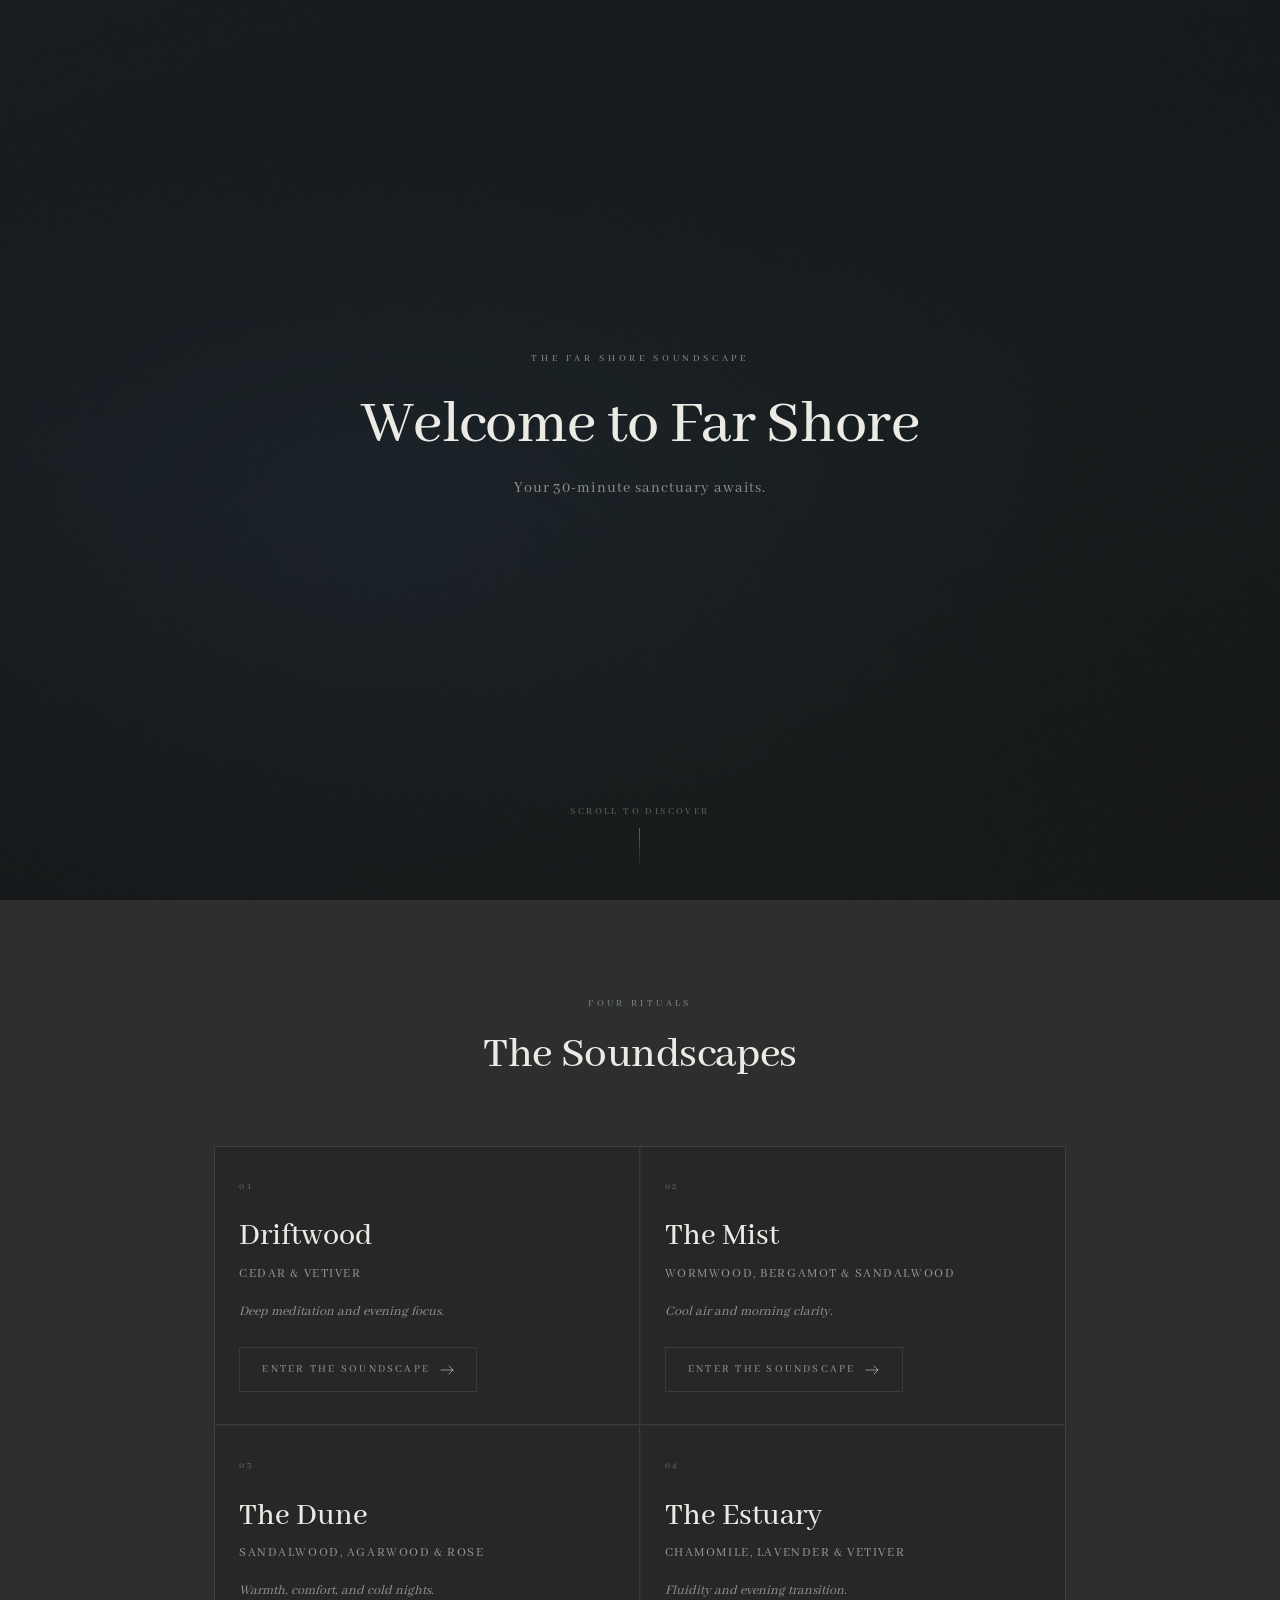
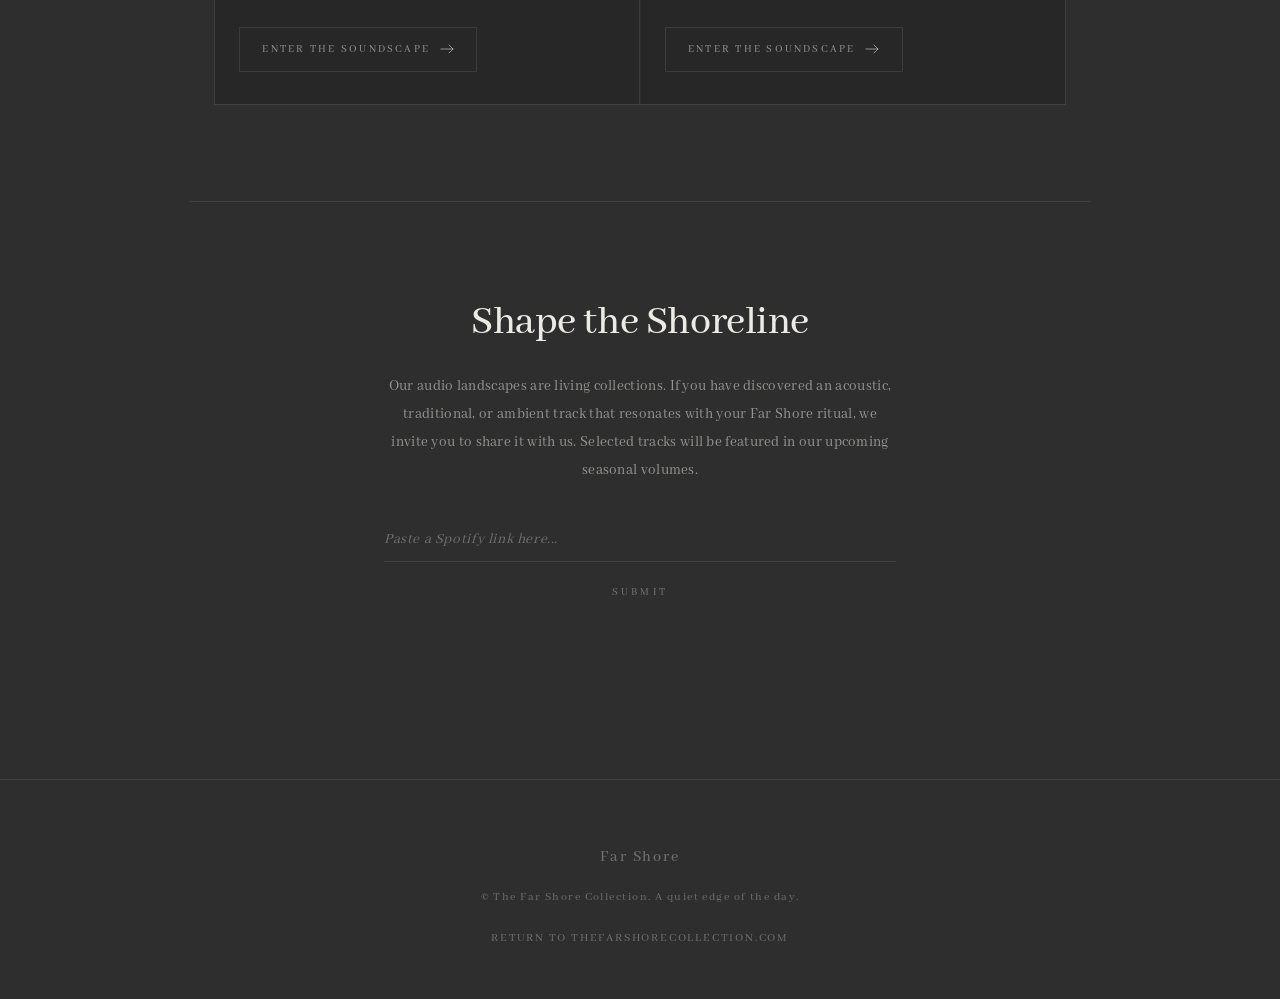
==== commit 9fe074a1: "fix many things" ====
--- a/soundscape/index.html
+++ b/soundscape/index.html
@@ -1,1088 +1,890 @@
-<!doctype html>
+<!DOCTYPE html>
 <html lang="en">
-  <head>
-    <meta charset="UTF-8" />
-    <meta name="viewport" content="width=device-width, initial-scale=1.0" />
-    <title>The Far Shore Collection — Digital Lobby</title>
-    <meta
-      name="description"
-      content="Your 30-minute sanctuary. Four audio rituals curated for the Far Shore experience."
-    />
-    <link rel="preconnect" href="https://fonts.googleapis.com" />
-    <link rel="preconnect" href="https://fonts.gstatic.com" crossorigin />
-    <link
-      href="https://fonts.googleapis.com/css2?family=Abhaya+Libre:wght@400;500&display=swap"
-      rel="stylesheet"
-    />
-    <style>
-      /* ─── Reset ─────────────────────────────────────────────── */
-      *,
-      *::before,
-      *::after {
-        box-sizing: border-box;
-        margin: 0;
-        padding: 0;
-      }
-      html {
-        scroll-behavior: smooth;
-      }
-
-      /* ─── Tokens ─────────────────────────────────────────────── */
-      :root {
-        --bg: #2e2e2e;
-        --bg-card: #272727;
-        --bg-card-hover: #343434;
-        --text: #eceae4;
-        --text-muted: rgba(236, 234, 228, 0.55);
-        --text-subtle: rgba(236, 234, 228, 0.35);
-        --border: rgba(236, 234, 228, 0.1);
-        --border-hover: rgba(236, 234, 228, 0.22);
-        --accent: #7a8c7a; /* deep olive */
-        --accent-stone: #9a9590; /* muted stone */
-
-        --font-serif: "Abhaya Libre", Georgia, serif;
-        --font-sans: "Abhaya Libre", Georgia, serif;
-
-        --ease-slow: cubic-bezier(0.25, 0.1, 0.25, 1);
-        --ease-out: cubic-bezier(0, 0, 0.2, 1);
-
-        --space-4: 1rem;
-        --space-6: 1.5rem;
-        --space-8: 2rem;
-        --space-12: 3rem;
-        --space-16: 4rem;
-        --space-24: 6rem;
-      }
-
-      /* ─── Base ───────────────────────────────────────────────── */
-      body {
-        background-color: var(--bg);
-        color: var(--text);
-        font-family: var(--font-sans);
-        font-weight: 400;
-        line-height: 1.7;
-        -webkit-font-smoothing: antialiased;
-        -moz-osx-font-smoothing: grayscale;
-        animation: pageFadeIn 2s var(--ease-out) both;
-        overflow-x: hidden;
-      }
-
-      @keyframes pageFadeIn {
-        from {
-          opacity: 0;
-        }
-        to {
-          opacity: 1;
-        }
-      }
-
-      /* ─── Scroll Reveal ──────────────────────────────────────── */
-      .reveal {
-        opacity: 0;
-        transform: translateY(28px);
-        transition:
-          opacity 1.8s var(--ease-out),
-          transform 1.8s var(--ease-out);
-      }
-      .reveal.is-visible {
-        opacity: 1;
-        transform: translateY(0);
-      }
-      .reveal-delay-1 {
-        transition-delay: 0.15s;
-      }
-      .reveal-delay-2 {
-        transition-delay: 0.3s;
-      }
-      .reveal-delay-3 {
-        transition-delay: 0.45s;
-      }
-      .reveal-delay-4 {
-        transition-delay: 0.6s;
-      }
-
-      /* ─── Hero ───────────────────────────────────────────────── */
-      .hero {
-        position: relative;
-        min-height: 100svh;
-        min-height: 100vh;
-        display: flex;
-        flex-direction: column;
-        align-items: center;
+<head>
+  <meta charset="UTF-8">
+  <meta name="viewport" content="width=device-width, initial-scale=1.0">
+  <title>The Far Shore Collection — Digital Lobby</title>
+  <meta name="description" content="Your 30-minute sanctuary. Four audio rituals curated for the Far Shore experience.">
+  <link rel="preconnect" href="https://fonts.googleapis.com">
+  <link rel="preconnect" href="https://fonts.gstatic.com" crossorigin>
+  <link href="https://fonts.googleapis.com/css2?family=Abhaya+Libre:wght@400;500&display=swap" rel="stylesheet">
+  <style>
+    /* ─── Reset ─────────────────────────────────────────────── */
+    *, *::before, *::after { box-sizing: border-box; margin: 0; padding: 0; }
+    html { scroll-behavior: smooth; }
+
+    /* ─── Tokens ─────────────────────────────────────────────── */
+    :root {
+      --bg:           #2E2E2E;
+      --bg-card:      #272727;
+      --bg-card-hover:#343434;
+      --text:         #ECEAE4;
+      --text-muted:   rgba(236, 234, 228, 0.55);
+      --text-subtle:  rgba(236, 234, 228, 0.35);
+      --border:       rgba(236, 234, 228, 0.10);
+      --border-hover: rgba(236, 234, 228, 0.22);
+      --accent:       #7a8c7a;   /* deep olive */
+      --accent-stone: #9a9590;   /* muted stone */
+
+      --font-serif:  'Abhaya Libre', Georgia, serif;
+      --font-sans:   'Abhaya Libre', Georgia, serif;
+
+      --ease-slow: cubic-bezier(0.25, 0.1, 0.25, 1);
+      --ease-out:  cubic-bezier(0.0, 0.0, 0.2, 1);
+
+      --space-4:  1rem;
+      --space-6:  1.5rem;
+      --space-8:  2rem;
+      --space-12: 3rem;
+      --space-16: 4rem;
+      --space-24: 6rem;
+    }
+
+    /* ─── Base ───────────────────────────────────────────────── */
+    body {
+      background-color: var(--bg);
+      color: var(--text);
+      font-family: var(--font-sans);
+      font-weight: 400;
+      line-height: 1.7;
+      -webkit-font-smoothing: antialiased;
+      -moz-osx-font-smoothing: grayscale;
+      animation: pageFadeIn 2s var(--ease-out) both;
+      overflow-x: hidden;
+    }
+
+    @keyframes pageFadeIn {
+      from { opacity: 0; }
+      to   { opacity: 1; }
+    }
+
+    /* ─── Scroll Reveal ──────────────────────────────────────── */
+    .reveal {
+      opacity: 0;
+      transform: translateY(28px);
+      transition:
+        opacity  1.8s var(--ease-out),
+        transform 1.8s var(--ease-out);
+    }
+    .reveal.is-visible {
+      opacity: 1;
+      transform: translateY(0);
+    }
+    .reveal-delay-1 { transition-delay: 0.15s; }
+    .reveal-delay-2 { transition-delay: 0.30s; }
+    .reveal-delay-3 { transition-delay: 0.45s; }
+    .reveal-delay-4 { transition-delay: 0.60s; }
+
+    /* ─── Hero ───────────────────────────────────────────────── */
+    .hero {
+      position: relative;
+      min-height: 100svh;
+      min-height: 100vh;
+      display: flex;
+      flex-direction: column;
+      align-items: center;
+      justify-content: center;
+      text-align: center;
+      padding: var(--space-8) var(--space-6);
+      overflow: hidden;
+    }
+
+    .hero__bg {
+      position: absolute;
+      inset: 0;
+      background:
+        /* dark overlay */
+        linear-gradient(to bottom,
+          rgba(20,22,24,0.68) 0%,
+          rgba(20,22,24,0.55) 50%,
+          rgba(20,22,24,0.82) 100%
+        ),
+        /* cinematic ocean gradient */
+        radial-gradient(ellipse at 30% 60%, #1e2d3a 0%, transparent 55%),
+        radial-gradient(ellipse at 75% 40%, #141e1e 0%, transparent 50%),
+        radial-gradient(ellipse at 50% 80%, #181e14 0%, transparent 60%),
+        linear-gradient(160deg, #16202a 0%, #101618 40%, #131510 100%);
+      background-color: #141414;
+      display:flex;
+      align-items: center;
+      justify-content:center;
+    }
+
+    /* Grain texture overlay */
+    .hero__bg::after {
+      content: '';
+      position: absolute;
+      inset: 0;
+      opacity: 0.04;
+      background-image: url("data:image/svg+xml,%3Csvg viewBox='0 0 256 256' xmlns='http://www.w3.org/2000/svg'%3E%3Cfilter id='noise'%3E%3CfeTurbulence type='fractalNoise' baseFrequency='0.9' numOctaves='4' stitchTiles='stitch'/%3E%3C/filter%3E%3Crect width='100%25' height='100%25' filter='url(%23noise)'/%3E%3C/svg%3E");
+      background-size: 200px 200px;
+    }
+
+    .hero__content {
+      position: relative;
+      z-index: 1;
+      max-width: 560px;
+    }
+
+    .hero__overline {
+      font-family: var(--font-sans);
+      font-size: 0.65rem;
+      font-weight: 400;
+      letter-spacing: 0.35em;
+      text-transform: uppercase;
+      color: var(--text-muted);
+      margin-bottom: var(--space-6);
+      opacity: 0;
+      animation: fadeUp 1.6s 0.4s var(--ease-out) forwards;
+    }
+
+    .hero__headline {
+      font-family: var(--font-serif);
+      font-size: clamp(2rem, 7vw, 4rem);
+      white-space: nowrap;
+      font-weight: 500;
+      line-height: 1.05;
+      letter-spacing: -0.01em;
+      color: var(--text);
+      margin-bottom: var(--space-4);
+      opacity: 0;
+      animation: fadeUp 1.8s 0.7s var(--ease-out) forwards;
+    }
+
+    .hero__sub {
+      font-family: var(--font-sans);
+      font-size: clamp(0.85rem, 2.5vw, 1rem);
+      font-weight: 400;
+      letter-spacing: 0.06em;
+      color: var(--text-muted);
+      margin-bottom: var(--space-12);
+      opacity: 0;
+      animation: fadeUp 1.8s 1.0s var(--ease-out) forwards;
+    }
+
+    @keyframes fadeUp {
+      from { opacity: 0; transform: translateY(20px); }
+      to   { opacity: 1; transform: translateY(0);    }
+    }
+
+    .hero__scroll {
+      position: absolute;
+      bottom: var(--space-8);
+      transform: translateX(-50%);
+      z-index: 1;
+      display: flex;
+      flex-direction: column;
+      align-items: center;
+      gap: 0.5rem;
+      color: var(--text-subtle);
+      font-family: var(--font-sans);
+      font-size: 0.6rem;
+      letter-spacing: 0.25em;
+      text-transform: uppercase;
+      text-decoration: none;
+      opacity: 0;
+      animation: fadeUp 2s 1.6s var(--ease-out) forwards;
+    }
+
+    .hero__scroll-arrow {
+      width: 1px;
+      height: 40px;
+      background: linear-gradient(to bottom, var(--text-subtle), transparent);
+      animation: scrollPulse 2.4s ease-in-out infinite;
+    }
+
+    @keyframes scrollPulse {
+      0%, 100% { opacity: 0.35; transform: scaleY(1);    }
+      50%       { opacity: 0.70; transform: scaleY(1.15); }
+    }
+
+    /* ─── Soundscapes Section ────────────────────────────────── */
+    .soundscapes {
+      padding: var(--space-24) var(--space-6);
+      max-width: 900px;
+      margin: 0 auto;
+    }
+
+    .section-header {
+      text-align: center;
+      margin-bottom: var(--space-16);
+    }
+
+    .section-overline {
+      font-family: var(--font-sans);
+      font-size: 0.6rem;
+      font-weight: 400;
+      letter-spacing: 0.35em;
+      text-transform: uppercase;
+      color: var(--accent);
+      margin-bottom: var(--space-4);
+    }
+
+    .section-title {
+      font-family: var(--font-serif);
+      font-size: clamp(1.8rem, 5vw, 2.8rem);
+      font-weight: 500;
+      letter-spacing: -0.01em;
+      line-height: 1.2;
+      color: var(--text);
+    }
+
+    .soundscapes__grid {
+      display: grid;
+      grid-template-columns: 1fr 1fr;
+      gap: 1px;
+      border: 1px solid var(--border);
+    }
+
+    .sound-card {
+      position: relative;
+      padding: var(--space-8) var(--space-6);
+      background: var(--bg-card);
+      transition:
+        background 1.6s var(--ease-slow),
+        border-color 1.6s var(--ease-slow);
+      cursor: default;
+      overflow: hidden;
+    }
+
+    .sound-card::before {
+      content: '';
+      position: absolute;
+      inset: 0;
+      background: radial-gradient(ellipse at center, rgba(122,140,122,0.08) 0%, transparent 70%);
+      opacity: 0;
+      transition: opacity 1.4s var(--ease-slow);
+    }
+
+    .sound-card:hover::before {
+      opacity: 1;
+    }
+
+    .sound-card:hover {
+      background: var(--bg-card-hover);
+    }
+
+    .sound-card__number {
+      font-family: var(--font-sans);
+      font-size: 0.6rem;
+      font-weight: 400;
+      letter-spacing: 0.3em;
+      color: var(--text-subtle);
+      margin-bottom: var(--space-6);
+    }
+
+    .sound-card__title {
+      font-family: var(--font-serif);
+      font-size: clamp(1.5rem, 4vw, 2rem);
+      font-weight: 500;
+      line-height: 1.1;
+      color: var(--text);
+      margin-bottom: 0.5rem;
+      transition: color 0.6s var(--ease-slow);
+    }
+
+    .sound-card__notes {
+      font-family: var(--font-sans);
+      font-size: 0.82rem;
+      font-weight: 400;
+      letter-spacing: 0.12em;
+      text-transform: uppercase;
+      color: var(--accent-stone);
+      margin-bottom: var(--space-4);
+    }
+
+    .sound-card__vibe {
+      font-family: var(--font-sans);
+      font-size: 0.88rem;
+      font-weight: 400;
+      color: var(--text-muted);
+      line-height: 1.6;
+      margin-bottom: var(--space-6);
+      font-style: italic;
+    }
+
+    .sound-card__cta {
+      display: inline-flex;
+      align-items: center;
+      gap: 0.6rem;
+      font-family: var(--font-sans);
+      font-size: 0.7rem;
+      font-weight: 400;
+      letter-spacing: 0.2em;
+      text-transform: uppercase;
+      color: var(--text-muted);
+      text-decoration: none;
+      border: 1px solid var(--border);
+      padding: 0.75rem 1.4rem;
+      transition:
+        color      1s var(--ease-slow),
+        border-color 1s var(--ease-slow),
+        background 1s var(--ease-slow);
+      position: relative;
+      z-index: 1;
+    }
+
+    .sound-card__cta:hover {
+      color: var(--text);
+      border-color: var(--border-hover);
+      background: rgba(236,234,228,0.04);
+    }
+
+    .sound-card__cta-arrow {
+      transition: transform 0.8s var(--ease-slow);
+    }
+
+    .sound-card__cta:hover .sound-card__cta-arrow {
+      transform: translateX(4px);
+    }
+
+    /* Divider between grid cells */
+    .sound-card:nth-child(1),
+    .sound-card:nth-child(2) {
+      border-bottom: 1px solid var(--border);
+    }
+    .sound-card:nth-child(odd) {
+      border-right: 1px solid var(--border);
+    }
+
+    /* ─── Divider ─────────────────────────────────────────────── */
+    .section-divider {
+      max-width: 900px;
+      margin: 0 auto;
+      border: none;
+      border-top: 1px solid var(--border);
+    }
+
+    /* ─── Co-Creation ─────────────────────────────────────────── */
+    .cocreation {
+      padding: var(--space-24) var(--space-6);
+      max-width: 560px;
+      margin: 0 auto;
+      text-align: center;
+    }
+
+    .cocreation__title {
+      font-family: var(--font-serif);
+      font-size: clamp(1.8rem, 5vw, 2.6rem);
+      font-weight: 500;
+      letter-spacing: -0.01em;
+      line-height: 1.2;
+      color: var(--text);
+      margin-bottom: var(--space-6);
+    }
+
+    .cocreation__body {
+      font-family: var(--font-sans);
+      font-size: 0.95rem;
+      font-weight: 400;
+      line-height: 1.85;
+      color: var(--text-muted);
+      letter-spacing: 0.02em;
+      margin-bottom: var(--space-8);
+    }
+
+    .cocreation__form {
+      display: flex;
+      flex-direction: column;
+      align-items: center;
+      gap: var(--space-4);
+    }
+
+    .cocreation__input-wrap {
+      width: 100%;
+      position: relative;
+    }
+
+    .cocreation__input {
+      width: 100%;
+      background: transparent;
+      border: none;
+      border-bottom: 1px solid var(--border);
+      padding: 0.85rem 0;
+      font-family: var(--font-sans);
+      font-size: 0.95rem;
+      font-weight: 400;
+      color: var(--text);
+      letter-spacing: 0.04em;
+      outline: none;
+      transition: border-color 0.8s var(--ease-slow);
+      -webkit-appearance: none;
+    }
+
+    .cocreation__input::placeholder {
+      color: var(--text-subtle);
+      font-style: italic;
+    }
+
+    .cocreation__input:focus {
+      border-bottom-color: var(--accent-stone);
+    }
+
+    .cocreation__submit {
+      background: transparent;
+      border: none;
+      font-family: var(--font-sans);
+      font-size: 0.68rem;
+      font-weight: 400;
+      letter-spacing: 0.3em;
+      text-transform: uppercase;
+      color: var(--text-muted);
+      cursor: pointer;
+      padding: 0.5rem 1rem;
+      transition: color 1.2s var(--ease-slow), opacity 1.2s var(--ease-slow);
+      opacity: 0.7;
+    }
+
+    .cocreation__submit:hover {
+      color: var(--text);
+      opacity: 1;
+    }
+
+    .cocreation__success {
+      font-family: var(--font-serif);
+      font-size: 0.95rem;
+      font-style: italic;
+      color: var(--text-muted);
+      letter-spacing: 0.03em;
+      opacity: 0;
+      transform: translateY(8px);
+      transition: opacity 1.4s var(--ease-out), transform 1.4s var(--ease-out);
+      pointer-events: none;
+      min-height: 1.5em;
+    }
+
+    .cocreation__error {
+      font-family: var(--font-sans);
+      font-size: 0.8rem;
+      color: #A0785A;
+      letter-spacing: 0.02em;
+      min-height: 1.4em;
+    }
+
+    .cocreation__success.is-visible {
+      opacity: 1;
+      transform: translateY(0);
+    }
+
+    /* ─── Footer ─────────────────────────────────────────────── */
+    .footer {
+      padding: var(--space-16) var(--space-6) var(--space-12);
+      text-align: center;
+      border-top: 1px solid var(--border);
+    }
+
+    .footer__wordmark {
+      font-family: var(--font-serif);
+      font-size: 1rem;
+      font-weight: 500;
+      letter-spacing: 0.12em;
+      color: var(--text-subtle);
+      margin-bottom: var(--space-4);
+    }
+
+    .footer__copy {
+      font-family: var(--font-sans);
+      font-size: 0.75rem;
+      font-weight: 400;
+      letter-spacing: 0.12em;
+      color: var(--text-subtle);
+      margin-bottom: var(--space-4);
+    }
+
+    .footer__link {
+      font-family: var(--font-sans);
+      font-size: 0.75rem;
+      font-weight: 400;
+      letter-spacing: 0.15em;
+      text-transform: uppercase;
+      color: var(--text-subtle);
+      text-decoration: none;
+      border-bottom: 1px solid transparent;
+      transition: color 0.8s var(--ease-slow), border-color 0.8s var(--ease-slow);
+    }
+
+    .footer__link:hover {
+      color: var(--text-muted);
+      border-bottom-color: var(--border);
+    }
+
+    /* ─── Phone (≤767px) ─────────────────────────────────────────────── */
+    @media (max-width: 767px) {
+      .soundscapes {
+        padding: var(--space-16) var(--space-4);
+      }
+
+      .soundscapes__grid {
+        grid-template-columns: 1fr;
+      }
+
+      .sound-card:nth-child(odd) {
+        border-right: none;
+      }
+
+      .sound-card:nth-child(1),
+      .sound-card:nth-child(2),
+      .sound-card:nth-child(3) {
+        border-bottom: 1px solid var(--border);
+      }
+
+      .sound-card:nth-child(4) {
+        border-bottom: none;
+      }
+
+      .sound-card {
+        padding: var(--space-8) var(--space-4);
+      }
+
+      .sound-card__cta {
+        padding: 1rem 1.6rem;
+        width: 100%;
         justify-content: center;
-        text-align: center;
-        padding: var(--space-8) var(--space-6);
-        overflow: hidden;
-      }
-
-      .hero__bg {
-        position: absolute;
-        inset: 0;
-        background:
-        /* dark overlay */
-          linear-gradient(
-            to bottom,
-            rgba(20, 22, 24, 0.68) 0%,
-            rgba(20, 22, 24, 0.55) 50%,
-            rgba(20, 22, 24, 0.82) 100%
-          ),
-          /* cinematic ocean gradient */
-          radial-gradient(ellipse at 30% 60%, #1e2d3a 0%, transparent 55%),
-          radial-gradient(ellipse at 75% 40%, #141e1e 0%, transparent 50%),
-          radial-gradient(ellipse at 50% 80%, #181e14 0%, transparent 60%),
-          linear-gradient(160deg, #16202a 0%, #101618 40%, #131510 100%);
-        background-color: #141414;
-        display: flex;
-        align-items: center;
-        justify-content: center;
-      }
-
-      /* Grain texture overlay */
-      .hero__bg::after {
-        content: "";
-        position: absolute;
-        inset: 0;
-        opacity: 0.04;
-        background-image: url("data:image/svg+xml,%3Csvg viewBox='0 0 256 256' xmlns='http://www.w3.org/2000/svg'%3E%3Cfilter id='noise'%3E%3CfeTurbulence type='fractalNoise' baseFrequency='0.9' numOctaves='4' stitchTiles='stitch'/%3E%3C/filter%3E%3Crect width='100%25' height='100%25' filter='url(%23noise)'/%3E%3C/svg%3E");
-        background-size: 200px 200px;
-      }
-
-      .hero__content {
-        position: relative;
-        z-index: 1;
-        max-width: 560px;
-      }
-
-      .hero__overline {
-        font-family: var(--font-sans);
-        font-size: 0.65rem;
-        font-weight: 400;
-        letter-spacing: 0.35em;
-        text-transform: uppercase;
-        color: var(--text-muted);
-        margin-bottom: var(--space-6);
-        opacity: 0;
-        animation: fadeUp 1.6s 0.4s var(--ease-out) forwards;
-      }
-
-      .hero__headline {
-        font-family: var(--font-serif);
-        font-size: clamp(2rem, 7vw, 4rem);
-        white-space: nowrap;
-        font-weight: 500;
-        line-height: 1.05;
-        letter-spacing: -0.01em;
-        color: var(--text);
-        margin-bottom: var(--space-4);
-        opacity: 0;
-        animation: fadeUp 1.8s 0.7s var(--ease-out) forwards;
-      }
-
-      .hero__sub {
-        font-family: var(--font-sans);
-        font-size: clamp(0.85rem, 2.5vw, 1rem);
-        font-weight: 400;
-        letter-spacing: 0.06em;
-        color: var(--text-muted);
-        margin-bottom: var(--space-12);
-        opacity: 0;
-        animation: fadeUp 1.8s 1s var(--ease-out) forwards;
-      }
-
-      @keyframes fadeUp {
-        from {
-          opacity: 0;
-          transform: translateY(20px);
-        }
-        to {
-          opacity: 1;
-          transform: translateY(0);
-        }
-      }
-
-      .hero__scroll {
-        position: absolute;
-        bottom: var(--space-8);
-        transform: translateX(-50%);
-        z-index: 1;
-        display: flex;
-        flex-direction: column;
-        align-items: center;
-        gap: 0.5rem;
-        color: var(--text-subtle);
-        font-family: var(--font-sans);
-        font-size: 0.6rem;
-        letter-spacing: 0.25em;
-        text-transform: uppercase;
-        text-decoration: none;
-        opacity: 0;
-        animation: fadeUp 2s 1.6s var(--ease-out) forwards;
-      }
-
-      .hero__scroll-arrow {
-        width: 1px;
-        height: 40px;
-        background: linear-gradient(to bottom, var(--text-subtle), transparent);
-        animation: scrollPulse 2.4s ease-in-out infinite;
-      }
-
-      @keyframes scrollPulse {
-        0%,
-        100% {
-          opacity: 0.35;
-          transform: scaleY(1);
-        }
-        50% {
-          opacity: 0.7;
-          transform: scaleY(1.15);
-        }
-      }
-
-      /* ─── Soundscapes Section ────────────────────────────────── */
-      .soundscapes {
-        padding: var(--space-24) var(--space-6);
-        max-width: 900px;
-        margin: 0 auto;
-      }
-
-      .section-header {
-        text-align: center;
-        margin-bottom: var(--space-16);
-      }
-
-      .section-overline {
-        font-family: var(--font-sans);
-        font-size: 0.6rem;
-        font-weight: 400;
-        letter-spacing: 0.35em;
-        text-transform: uppercase;
-        color: var(--accent);
-        margin-bottom: var(--space-4);
-      }
-
-      .section-title {
-        font-family: var(--font-serif);
-        font-size: clamp(1.8rem, 5vw, 2.8rem);
-        font-weight: 500;
-        letter-spacing: -0.01em;
-        line-height: 1.2;
-        color: var(--text);
-      }
-
+      }
+
+      .cocreation {
+        padding: var(--space-16) var(--space-4);
+      }
+
+      .cocreation__input {
+        font-size: 16px; /* prevents iOS zoom */
+      }
+
+      .section-divider {
+        margin: 0 var(--space-4);
+      }
+
+      .footer {
+        padding: var(--space-12) var(--space-4);
+      }
+    }
+
+    @media (min-width: 768px) and (max-width: 1023px) {
       .soundscapes__grid {
-        display: grid;
         grid-template-columns: 1fr 1fr;
-        gap: 1px;
-        border: 1px solid var(--border);
-      }
-
-      .sound-card {
-        position: relative;
-        padding: var(--space-8) var(--space-6);
-        background: var(--bg-card);
-        transition:
-          background 1.6s var(--ease-slow),
-          border-color 1.6s var(--ease-slow);
-        cursor: default;
-        overflow: hidden;
-      }
-
-      .sound-card::before {
-        content: "";
-        position: absolute;
-        inset: 0;
-        background: radial-gradient(
-          ellipse at center,
-          rgba(122, 140, 122, 0.08) 0%,
-          transparent 70%
-        );
-        opacity: 0;
-        transition: opacity 1.4s var(--ease-slow);
-      }
-
-      .sound-card:hover::before {
-        opacity: 1;
-      }
-
-      .sound-card:hover {
-        background: var(--bg-card-hover);
-      }
-
-      .sound-card__number {
-        font-family: var(--font-sans);
-        font-size: 0.6rem;
-        font-weight: 400;
-        letter-spacing: 0.3em;
-        color: var(--text-subtle);
-        margin-bottom: var(--space-6);
-      }
-
-      .sound-card__title {
-        font-family: var(--font-serif);
-        font-size: clamp(1.5rem, 4vw, 2rem);
-        font-weight: 500;
-        line-height: 1.1;
-        color: var(--text);
-        margin-bottom: 0.5rem;
-        transition: color 0.6s var(--ease-slow);
-      }
-
-      .sound-card__notes {
-        font-family: var(--font-sans);
-        font-size: 0.82rem;
-        font-weight: 400;
-        letter-spacing: 0.12em;
-        text-transform: uppercase;
-        color: var(--accent-stone);
-        margin-bottom: var(--space-4);
-      }
-
-      .sound-card__vibe {
-        font-family: var(--font-sans);
-        font-size: 0.88rem;
-        font-weight: 400;
-        color: var(--text-muted);
-        line-height: 1.6;
-        margin-bottom: var(--space-6);
-        font-style: italic;
-      }
-
+      }
+    }
+
+    /* Ensure tap targets are large enough */
+    @media (hover: none) {
       .sound-card__cta {
-        display: inline-flex;
-        align-items: center;
-        gap: 0.6rem;
-        font-family: var(--font-sans);
-        font-size: 0.7rem;
-        font-weight: 400;
-        letter-spacing: 0.2em;
-        text-transform: uppercase;
-        color: var(--text-muted);
-        text-decoration: none;
-        border: 1px solid var(--border);
-        padding: 0.75rem 1.4rem;
-        transition:
-          color 1s var(--ease-slow),
-          border-color 1s var(--ease-slow),
-          background 1s var(--ease-slow);
-        position: relative;
-        z-index: 1;
-      }
-
-      .sound-card__cta:hover {
-        color: var(--text);
-        border-color: var(--border-hover);
-        background: rgba(236, 234, 228, 0.04);
-      }
-
-      .sound-card__cta-arrow {
-        transition: transform 0.8s var(--ease-slow);
-      }
-
-      .sound-card__cta:hover .sound-card__cta-arrow {
-        transform: translateX(4px);
-      }
-
-      /* Divider between grid cells */
-      .sound-card:nth-child(1),
-      .sound-card:nth-child(2) {
-        border-bottom: 1px solid var(--border);
-      }
-      .sound-card:nth-child(odd) {
-        border-right: 1px solid var(--border);
-      }
-
-      /* ─── Divider ─────────────────────────────────────────────── */
-      .section-divider {
-        max-width: 900px;
-        margin: 0 auto;
-        border: none;
-        border-top: 1px solid var(--border);
-      }
-
-      /* ─── Co-Creation ─────────────────────────────────────────── */
-      .cocreation {
-        padding: var(--space-24) var(--space-6);
-        max-width: 560px;
-        margin: 0 auto;
-        text-align: center;
-      }
-
-      .cocreation__title {
-        font-family: var(--font-serif);
-        font-size: clamp(1.8rem, 5vw, 2.6rem);
-        font-weight: 500;
-        letter-spacing: -0.01em;
-        line-height: 1.2;
-        color: var(--text);
-        margin-bottom: var(--space-6);
-      }
-
-      .cocreation__body {
-        font-family: var(--font-sans);
-        font-size: 0.95rem;
-        font-weight: 400;
-        line-height: 1.85;
-        color: var(--text-muted);
-        letter-spacing: 0.02em;
-        margin-bottom: var(--space-8);
-      }
-
-      .cocreation__form {
-        display: flex;
-        flex-direction: column;
-        align-items: center;
-        gap: var(--space-4);
-      }
-
-      .cocreation__input-wrap {
-        width: 100%;
-        position: relative;
-      }
-
-      .cocreation__input {
-        width: 100%;
-        background: transparent;
-        border: none;
-        border-bottom: 1px solid var(--border);
-        padding: 0.85rem 0;
-        font-family: var(--font-sans);
-        font-size: 0.95rem;
-        font-weight: 400;
-        color: var(--text);
-        letter-spacing: 0.04em;
-        outline: none;
-        transition: border-color 0.8s var(--ease-slow);
-        -webkit-appearance: none;
-      }
-
-      .cocreation__input::placeholder {
-        color: var(--text-subtle);
-        font-style: italic;
-      }
-
-      .cocreation__input:focus {
-        border-bottom-color: var(--accent-stone);
-      }
-
-      .cocreation__submit {
-        background: transparent;
-        border: none;
-        font-family: var(--font-sans);
-        font-size: 0.68rem;
-        font-weight: 400;
-        letter-spacing: 0.3em;
-        text-transform: uppercase;
-        color: var(--text-muted);
-        cursor: pointer;
-        padding: 0.5rem 1rem;
-        transition:
-          color 1.2s var(--ease-slow),
-          opacity 1.2s var(--ease-slow);
-        opacity: 0.7;
-      }
-
-      .cocreation__submit:hover {
-        color: var(--text);
-        opacity: 1;
-      }
-
-      .cocreation__success {
-        font-family: var(--font-serif);
-        font-size: 0.95rem;
-        font-style: italic;
-        color: var(--text-muted);
-        letter-spacing: 0.03em;
-        opacity: 0;
-        transform: translateY(8px);
-        transition:
-          opacity 1.4s var(--ease-out),
-          transform 1.4s var(--ease-out);
-        pointer-events: none;
-        min-height: 1.5em;
-      }
-
-      .cocreation__error {
-        font-family: var(--font-sans);
-        font-size: 0.8rem;
-        color: #a0785a;
-        letter-spacing: 0.02em;
-        min-height: 1.4em;
-      }
-
-      .cocreation__success.is-visible {
-        opacity: 1;
-        transform: translateY(0);
-      }
-
-      /* ─── Footer ─────────────────────────────────────────────── */
-      .footer {
-        padding: var(--space-16) var(--space-6) var(--space-12);
-        text-align: center;
-        border-top: 1px solid var(--border);
-      }
-
-      .footer__wordmark {
-        font-family: var(--font-serif);
-        font-size: 1rem;
-        font-weight: 500;
-        letter-spacing: 0.12em;
-        color: var(--text-subtle);
-        margin-bottom: var(--space-4);
-      }
-
-      .footer__copy {
-        font-family: var(--font-sans);
-        font-size: 0.75rem;
-        font-weight: 400;
-        letter-spacing: 0.12em;
-        color: var(--text-subtle);
-        margin-bottom: var(--space-4);
-      }
-
-      .footer__link {
-        font-family: var(--font-sans);
-        font-size: 0.75rem;
-        font-weight: 400;
-        letter-spacing: 0.15em;
-        text-transform: uppercase;
-        color: var(--text-subtle);
-        text-decoration: none;
-        border-bottom: 1px solid transparent;
-        transition:
-          color 0.8s var(--ease-slow),
-          border-color 0.8s var(--ease-slow);
-      }
-
-      .footer__link:hover {
-        color: var(--text-muted);
-        border-bottom-color: var(--border);
-      }
-
-      /* ─── Phone (≤767px) ─────────────────────────────────────────────── */
-      @media (max-width: 767px) {
-        .soundscapes {
-          padding: var(--space-16) var(--space-4);
-        }
-
-        .soundscapes__grid {
-          grid-template-columns: 1fr;
-        }
-
-        .sound-card:nth-child(odd) {
-          border-right: none;
-        }
-
-        .sound-card:nth-child(1),
-        .sound-card:nth-child(2),
-        .sound-card:nth-child(3) {
-          border-bottom: 1px solid var(--border);
-        }
-
-        .sound-card:nth-child(4) {
-          border-bottom: none;
-        }
-
-        .sound-card {
-          padding: var(--space-8) var(--space-4);
-        }
-
-        .sound-card__cta {
-          padding: 1rem 1.6rem;
-          width: 100%;
-          justify-content: center;
-        }
-
-        .cocreation {
-          padding: var(--space-16) var(--space-4);
-        }
-
-        .cocreation__input {
-          font-size: 16px; /* prevents iOS zoom */
-        }
-
-        .section-divider {
-          margin: 0 var(--space-4);
-        }
-
-        .footer {
-          padding: var(--space-12) var(--space-4);
-        }
-      }
-
-      @media (min-width: 768px) and (max-width: 1023px) {
-        .soundscapes__grid {
-          grid-template-columns: 1fr 1fr;
-        }
-      }
-
-      /* Ensure tap targets are large enough */
-      @media (hover: none) {
-        .sound-card__cta {
-          min-height: 48px;
-        }
-      }
-    </style>
-  </head>
-  <body>
-    <!-- ── Hero ───────────────────────────────────────────────── -->
-    <section class="hero" id="top">
-      <div class="hero__bg">
-        <div class="hero__content">
-          <p class="hero__overline">The Far Shore Soundscape</p>
-          <h1 class="hero__headline">Welcome to Far Shore</h1>
-          <p class="hero__sub">Your 30-minute sanctuary awaits.</p>
-        </div>
-
-        <a
-          class="hero__scroll"
-          href="#soundscapes"
-          aria-label="Scroll down to discover"
+        min-height: 48px;
+      }
+    }
+  </style>
+</head>
+<body>
+
+  <!-- ── Hero ───────────────────────────────────────────────── -->
+  <section class="hero" id="top">
+    <div class="hero__bg">
+
+    <div class="hero__content">
+      <p class="hero__overline">The Far Shore Soundscape</p>
+      <h1 class="hero__headline">Welcome to Far Shore</h1>
+      <p class="hero__sub">Your 30-minute sanctuary awaits.</p>
+    </div>
+
+    <a class="hero__scroll" href="#soundscapes" aria-label="Scroll down to discover">
+      <span>Scroll to discover</span>
+      <span class="hero__scroll-arrow"></span>
+    </a>
+</div>
+  </section>
+
+  <!-- ── Soundscapes ─────────────────────────────────────────── -->
+  <section class="soundscapes" id="soundscapes">
+    <div class="section-header reveal">
+      <p class="section-overline">Four Rituals</p>
+      <h2 class="section-title">The Soundscapes</h2>
+    </div>
+
+    <div class="soundscapes__grid">
+
+      <article class="sound-card reveal">
+        <p class="sound-card__number">01</p>
+        <h3 class="sound-card__title">Driftwood</h3>
+        <p class="sound-card__notes">Cedar &amp; Vetiver</p>
+        <p class="sound-card__vibe">Deep meditation and evening focus.</p>
+        <a class="sound-card__cta" href="https://open.spotify.com/playlist/3acAZp2R3COKetQ0fKDZoP?si=e7c9661e7a2c4756&pt=0b9543b7c8a842d894fe1e4f9c002106" target="_blank" rel="noopener noreferrer" data-soundscape="driftwood">
+          Enter the Soundscape
+          <svg class="sound-card__cta-arrow" width="14" height="10" viewBox="0 0 14 10" fill="none" aria-hidden="true">
+            <path d="M1 5h12M9 1l4 4-4 4" stroke="currentColor" stroke-width="1" stroke-linecap="round" stroke-linejoin="round"/>
+          </svg>
+        </a>
+      </article>
+
+      <article class="sound-card reveal reveal-delay-1">
+        <p class="sound-card__number">02</p>
+        <h3 class="sound-card__title">The Mist</h3>
+        <p class="sound-card__notes">Wormwood, Bergamot &amp; Sandalwood</p>
+        <p class="sound-card__vibe">Cool air and morning clarity.</p>
+        <a class="sound-card__cta" href="https://open.spotify.com/playlist/5UwhQ444GLlK05Y7cl3Ue9?si=2ce4fe59a4b54f3a&pt=29080092e4935700191112cd3815c187" target="_blank" rel="noopener noreferrer" data-soundscape="mist">
+          Enter the Soundscape
+          <svg class="sound-card__cta-arrow" width="14" height="10" viewBox="0 0 14 10" fill="none" aria-hidden="true">
+            <path d="M1 5h12M9 1l4 4-4 4" stroke="currentColor" stroke-width="1" stroke-linecap="round" stroke-linejoin="round"/>
+          </svg>
+        </a>
+      </article>
+
+      <article class="sound-card reveal reveal-delay-2">
+        <p class="sound-card__number">03</p>
+        <h3 class="sound-card__title">The Dune</h3>
+        <p class="sound-card__notes">Sandalwood, Agarwood &amp; Rose</p>
+        <p class="sound-card__vibe">Warmth, comfort, and cold nights.</p>
+        <a class="sound-card__cta" href="https://open.spotify.com/playlist/6YMYFDssgHiEil8UtSXEoE?si=f1dce08c5ddf45fa&pt=6c0d28845c54978c80d399120e50e3c0" target="_blank" rel="noopener noreferrer" data-soundscape="dune">
+          Enter the Soundscape
+          <svg class="sound-card__cta-arrow" width="14" height="10" viewBox="0 0 14 10" fill="none" aria-hidden="true">
+            <path d="M1 5h12M9 1l4 4-4 4" stroke="currentColor" stroke-width="1" stroke-linecap="round" stroke-linejoin="round"/>
+          </svg>
+        </a>
+      </article>
+
+      <article class="sound-card reveal reveal-delay-3">
+        <p class="sound-card__number">04</p>
+        <h3 class="sound-card__title">The Estuary</h3>
+        <p class="sound-card__notes">Chamomile, Lavender &amp; Vetiver</p>
+        <p class="sound-card__vibe">Fluidity and evening transition.</p>
+        <a class="sound-card__cta" href="https://open.spotify.com/playlist/0OiNl2w1BU6ObWuRcJMMdo?si=72d0eeb316ea4511&pt=99bece58c7bfbbe6db39e957771f4d11" target="_blank" rel="noopener noreferrer" data-soundscape="estuary">
+          Enter the Soundscape
+          <svg class="sound-card__cta-arrow" width="14" height="10" viewBox="0 0 14 10" fill="none" aria-hidden="true">
+            <path d="M1 5h12M9 1l4 4-4 4" stroke="currentColor" stroke-width="1" stroke-linecap="round" stroke-linejoin="round"/>
+          </svg>
+        </a>
+      </article>
+
+    </div>
+  </section>
+
+  <!-- ── Divider ─────────────────────────────────────────────── -->
+  <hr class="section-divider reveal">
+
+  <!-- ── Co-Creation ─────────────────────────────────────────── -->
+  <section class="cocreation" id="contribute">
+    <div class="reveal">
+      <h2 class="cocreation__title">Shape the Shoreline</h2>
+    </div>
+
+    <div class="reveal reveal-delay-1">
+      <p class="cocreation__body">
+        Our audio landscapes are living collections. If you have discovered an acoustic,
+        traditional, or ambient track that resonates with your Far Shore ritual, we invite
+        you to share it with us. Selected tracks will be featured in our upcoming seasonal
+        volumes.
+      </p>
+    </div>
+
+    <div class="cocreation__form reveal reveal-delay-2">
+      <div class="cocreation__input-wrap">
+        <input
+          class="cocreation__input"
+          type="url"
+          id="track-input"
+          name="track"
+          placeholder="Paste a Spotify link here..."
+          aria-describedby="track-error"
+          autocomplete="off"
+          autocorrect="off"
+          autocapitalize="off"
+          spellcheck="false"
         >
-          <span>Scroll to discover</span>
-          <span class="hero__scroll-arrow"></span>
-        </a>
       </div>
-    </section>
-
-    <!-- ── Soundscapes ─────────────────────────────────────────── -->
-    <section class="soundscapes" id="soundscapes">
-      <div class="section-header reveal">
-        <p class="section-overline">Four Rituals</p>
-        <h2 class="section-title">The Soundscapes</h2>
-      </div>
-
-      <div class="soundscapes__grid">
-        <article class="sound-card reveal">
-          <p class="sound-card__number">01</p>
-          <h3 class="sound-card__title">The Driftwood</h3>
-          <p class="sound-card__notes">Cedar &amp; Vetiver</p>
-          <p class="sound-card__vibe">Deep meditation and evening focus.</p>
-          <a
-            class="sound-card__cta"
-            href="https://open.spotify.com/playlist/3acAZp2R3COKetQ0fKDZoP"
-            target="_blank"
-            rel="noopener noreferrer"
-            data-soundscape="driftwood"
-          >
-            Enter the Soundscape
-            <svg
-              class="sound-card__cta-arrow"
-              width="14"
-              height="10"
-              viewBox="0 0 14 10"
-              fill="none"
-              aria-hidden="true"
-            >
-              <path
-                d="M1 5h12M9 1l4 4-4 4"
-                stroke="currentColor"
-                stroke-width="1"
-                stroke-linecap="round"
-                stroke-linejoin="round"
-              />
-            </svg>
-          </a>
-        </article>
-
-        <article class="sound-card reveal reveal-delay-1">
-          <p class="sound-card__number">02</p>
-          <h3 class="sound-card__title">The Mist</h3>
-          <p class="sound-card__notes">Wormwood, Bergamot &amp; Sandalwood</p>
-          <p class="sound-card__vibe">Cool air and morning clarity.</p>
-          <a
-            class="sound-card__cta"
-            href="https://open.spotify.com/playlist/5UwhQ444GLlK05Y7cl3Ue9"
-            target="_blank"
-            rel="noopener noreferrer"
-            data-soundscape="mist"
-          >
-            Enter the Soundscape
-            <svg
-              class="sound-card__cta-arrow"
-              width="14"
-              height="10"
-              viewBox="0 0 14 10"
-              fill="none"
-              aria-hidden="true"
-            >
-              <path
-                d="M1 5h12M9 1l4 4-4 4"
-                stroke="currentColor"
-                stroke-width="1"
-                stroke-linecap="round"
-                stroke-linejoin="round"
-              />
-            </svg>
-          </a>
-        </article>
-
-        <article class="sound-card reveal reveal-delay-2">
-          <p class="sound-card__number">03</p>
-          <h3 class="sound-card__title">The Dune</h3>
-          <p class="sound-card__notes">Sandalwood, Agarwood &amp; Rose</p>
-          <p class="sound-card__vibe">Warmth, comfort, and cold nights.</p>
-          <a
-            class="sound-card__cta"
-            href="https://open.spotify.com/playlist/6YMYFDssgHiEil8UtSXEoE"
-            target="_blank"
-            rel="noopener noreferrer"
-            data-soundscape="dune"
-          >
-            Enter the Soundscape
-            <svg
-              class="sound-card__cta-arrow"
-              width="14"
-              height="10"
-              viewBox="0 0 14 10"
-              fill="none"
-              aria-hidden="true"
-            >
-              <path
-                d="M1 5h12M9 1l4 4-4 4"
-                stroke="currentColor"
-                stroke-width="1"
-                stroke-linecap="round"
-                stroke-linejoin="round"
-              />
-            </svg>
-          </a>
-        </article>
-
-        <article class="sound-card reveal reveal-delay-3">
-          <p class="sound-card__number">04</p>
-          <h3 class="sound-card__title">The Estuary</h3>
-          <p class="sound-card__notes">Chamomile, Lavender &amp; Vetiver</p>
-          <p class="sound-card__vibe">Fluidity and evening transition.</p>
-          <a
-            class="sound-card__cta"
-            href="https://open.spotify.com/playlist/0OiNl2w1BU6ObWuRcJMMdo"
-            target="_blank"
-            rel="noopener noreferrer"
-            data-soundscape="estuary"
-          >
-            Enter the Soundscape
-            <svg
-              class="sound-card__cta-arrow"
-              width="14"
-              height="10"
-              viewBox="0 0 14 10"
-              fill="none"
-              aria-hidden="true"
-            >
-              <path
-                d="M1 5h12M9 1l4 4-4 4"
-                stroke="currentColor"
-                stroke-width="1"
-                stroke-linecap="round"
-                stroke-linejoin="round"
-              />
-            </svg>
-          </a>
-        </article>
-      </div>
-    </section>
-
-    <!-- ── Divider ─────────────────────────────────────────────── -->
-    <hr class="section-divider reveal" />
-
-    <!-- ── Co-Creation ─────────────────────────────────────────── -->
-    <section class="cocreation" id="contribute">
-      <div class="reveal">
-        <h2 class="cocreation__title">Shape the Shoreline</h2>
-      </div>
-
-      <div class="reveal reveal-delay-1">
-        <p class="cocreation__body">
-          Our audio landscapes are living collections. If you have discovered an
-          acoustic, traditional, or ambient track that resonates with your Far
-          Shore ritual, we invite you to share it with us. Selected tracks will
-          be featured in our upcoming seasonal volumes.
-        </p>
-      </div>
-
-      <div class="cocreation__form reveal reveal-delay-2">
-        <div class="cocreation__input-wrap">
-          <input
-            class="cocreation__input"
-            type="url"
-            id="track-input"
-            name="track"
-            placeholder="Paste a Spotify link here..."
-            aria-describedby="track-error"
-            autocomplete="off"
-            autocorrect="off"
-            autocapitalize="off"
-            spellcheck="false"
-          />
-        </div>
-        <button class="cocreation__submit" type="button" id="submit-btn">
-          Submit
-        </button>
-        <p class="cocreation__error" id="track-error" role="alert"></p>
-        <p
-          class="cocreation__success"
-          id="success-msg"
-          role="status"
-          aria-live="polite"
-        >
-          Thank you. Your contribution is on its way to the Shoreline.
-        </p>
-      </div>
-    </section>
-
-    <!-- ── Footer ─────────────────────────────────────────────── -->
-    <footer class="footer reveal">
-      <p class="footer__wordmark">Far Shore</p>
-      <p class="footer__copy">
-        © The Far Shore Collection. A quiet edge of the day.
+      <button class="cocreation__submit" type="button" id="submit-btn">
+        Submit
+      </button>
+      <p class="cocreation__error" id="track-error" role="alert"></p>
+      <p class="cocreation__success" id="success-msg" role="status" aria-live="polite">
+        Thank you. Your contribution is on its way to the Shoreline.
       </p>
-      <a
-        class="footer__link"
-        href="https://thefarshorecollection.com"
-        target="_blank"
-        rel="noopener noreferrer"
-      >
-        Return to thefarshorecollection.com
-      </a>
-    </footer>
-
-    <script type="module">
-      import { sendForm } from "/js/form-service.js";
-
-      /* ── Scroll Reveal ────────────────────────────────────── */
-      (function () {
-        var observer = new IntersectionObserver(
-          function (entries) {
-            entries.forEach(function (e) {
-              if (e.isIntersecting) {
-                e.target.classList.add("is-visible");
-                observer.unobserve(e.target);
-              }
-            });
-          },
-          { threshold: 0.12 },
-        );
-
-        document.querySelectorAll(".reveal").forEach(function (el) {
-          observer.observe(el);
+    </div>
+  </section>
+
+  <!-- ── Footer ─────────────────────────────────────────────── -->
+  <footer class="footer reveal">
+    <p class="footer__wordmark">Far Shore</p>
+    <p class="footer__copy">© The Far Shore Collection. A quiet edge of the day.</p>
+    <a class="footer__link" href="https://thefarshorecollection.com" target="_blank" rel="noopener noreferrer">
+      Return to thefarshorecollection.com
+    </a>
+  </footer>
+
+  <script type="module">
+    import { sendForm } from '/js/form-service.js';
+
+    /* ── Scroll Reveal ────────────────────────────────────── */
+    (function () {
+      var observer = new IntersectionObserver(function (entries) {
+        entries.forEach(function (e) {
+          if (e.isIntersecting) {
+            e.target.classList.add('is-visible');
+            observer.unobserve(e.target);
+          }
         });
-      })();
-
-      /* ── Contribution Form ────────────────────────────────── */
-      /* Checks the Spotify link, then emails it to the concierge address
+      }, { threshold: 0.12 });
+
+      document.querySelectorAll('.reveal').forEach(function (el) {
+        observer.observe(el);
+      });
+    })();
+
+    /* ── Contribution Form ────────────────────────────────── */
+    /* Checks the Spotify link, then emails it to the concierge address
        via js/form-service.js (same inbox as the contact section). */
-      (function () {
-        var CONTACT_EMAIL = "concierge@thefarshorecollection.com";
-
-        var btn = document.getElementById("submit-btn");
-        var input = document.getElementById("track-input");
-        var success = document.getElementById("success-msg");
-        var error = document.getElementById("track-error");
-        var btnText = btn.textContent.trim();
-
-        /* Returns { url, type, verifiable } for a well-formed Spotify link, or null.
+    (function () {
+      var CONTACT_EMAIL = 'concierge@thefarshorecollection.com';
+
+      var btn     = document.getElementById('submit-btn');
+      var input   = document.getElementById('track-input');
+      var success = document.getElementById('success-msg');
+      var error   = document.getElementById('track-error');
+      var btnText = btn.textContent.trim();
+
+      /* Returns { url, type, verifiable } for a well-formed Spotify link, or null.
          Accepts open.spotify.com links (incl. /intl-de/ and /embed/),
          spotify:track:… URIs, and spotify.link / spoti.fi short links. */
-        function parseSpotifyLink(value) {
-          var TYPES = "track|album|playlist|artist|episode|show";
-          var ID = "[A-Za-z0-9]{22}";
-
-          var uri = value.match(
-            new RegExp("^spotify:(" + TYPES + "):(" + ID + ")$"),
-          );
-          if (uri) {
-            return {
-              url: "https://open.spotify.com/" + uri[1] + "/" + uri[2],
-              type: uri[1],
-              verifiable: true,
-            };
-          }
-
-          if (!/^https?:\/\//i.test(value)) value = "https://" + value;
-          var link;
-          try {
-            link = new URL(value);
-          } catch (e) {
-            return null;
-          }
-
-          var host = link.hostname.toLowerCase();
-          if (host === "open.spotify.com" || host === "play.spotify.com") {
-            var m = link.pathname.match(
-              new RegExp(
-                "^/(?:intl-[a-z]{2}(?:-[a-z]{2})?/)?(?:embed/)?(" +
-                  TYPES +
-                  ")/(" +
-                  ID +
-                  ")/?$",
-                "i",
-              ),
-            );
-            if (!m) return null;
-            var type = m[1].toLowerCase();
-            return {
-              url: "https://open.spotify.com/" + type + "/" + m[2],
-              type: type,
-              verifiable: true,
-            };
-          }
-
-          /* Short share links redirect to Spotify and can't be looked up from the browser */
-          if (
-            (host === "spotify.link" || host === "spoti.fi") &&
-            /^\/[A-Za-z0-9]+\/?$/.test(link.pathname)
-          ) {
-            return { url: link.href, type: "link", verifiable: false };
-          }
-
-          return null;
+      function parseSpotifyLink(value) {
+        var TYPES = 'track|album|playlist|artist|episode|show';
+        var ID = '[A-Za-z0-9]{22}';
+
+        var uri = value.match(new RegExp('^spotify:(' + TYPES + '):(' + ID + ')$'));
+        if (uri) {
+          return { url: 'https://open.spotify.com/' + uri[1] + '/' + uri[2], type: uri[1], verifiable: true };
         }
 
-        /* Asks Spotify whether the link exists. Resolves to
+        if (!/^https?:\/\//i.test(value)) value = 'https://' + value;
+        var link;
+        try { link = new URL(value); } catch (e) { return null; }
+
+        var host = link.hostname.toLowerCase();
+        if (host === 'open.spotify.com' || host === 'play.spotify.com') {
+          var m = link.pathname.match(new RegExp('^/(?:intl-[a-z]{2}(?:-[a-z]{2})?/)?(?:embed/)?(' + TYPES + ')/(' + ID + ')/?$', 'i'));
+          if (!m) return null;
+          var type = m[1].toLowerCase();
+          return { url: 'https://open.spotify.com/' + type + '/' + m[2], type: type, verifiable: true };
+        }
+
+        /* Short share links redirect to Spotify and can't be looked up from the browser */
+        if ((host === 'spotify.link' || host === 'spoti.fi') && /^\/[A-Za-z0-9]+\/?$/.test(link.pathname)) {
+          return { url: link.href, type: 'link', verifiable: false };
+        }
+
+        return null;
+      }
+
+      /* Asks Spotify whether the link exists. Resolves to
          { status: 'found', title } | { status: 'notfound' } | { status: 'unverified' }.
          Spotify's lookup doesn't cover every user playlist, and the network can
          fail, so those cases fall back to 'unverified' instead of rejecting. */
-        function verifySpotifyLink(parsed) {
-          if (!parsed.verifiable)
-            return Promise.resolve({ status: "unverified" });
-
-          var controller = window.AbortController
-            ? new AbortController()
-            : null;
-          var timer =
-            controller &&
-            setTimeout(function () {
-              controller.abort();
-            }, 6000);
-
-          return fetch(
-            "https://open.spotify.com/oembed?url=" +
-              encodeURIComponent(parsed.url),
-            controller ? { signal: controller.signal } : {},
-          )
-            .then(function (res) {
-              if (res.ok) {
-                return res.json().then(function (data) {
-                  return { status: "found", title: data.title || "" };
-                });
-              }
-              if (res.status === 404 && parsed.type !== "playlist")
-                return { status: "notfound" };
-              return { status: "unverified" };
-            })
-            .catch(function () {
-              return { status: "unverified" };
-            })
-            .then(function (result) {
-              if (timer) clearTimeout(timer);
-              return result;
-            });
+      function verifySpotifyLink(parsed) {
+        if (!parsed.verifiable) return Promise.resolve({ status: 'unverified' });
+
+        var controller = window.AbortController ? new AbortController() : null;
+        var timer = controller && setTimeout(function () { controller.abort(); }, 6000);
+
+        return fetch('https://open.spotify.com/oembed?url=' + encodeURIComponent(parsed.url),
+                     controller ? { signal: controller.signal } : {})
+          .then(function (res) {
+            if (res.ok) {
+              return res.json().then(function (data) {
+                return { status: 'found', title: data.title || '' };
+              });
+            }
+            if (res.status === 404 && parsed.type !== 'playlist') return { status: 'notfound' };
+            return { status: 'unverified' };
+          })
+          .catch(function () { return { status: 'unverified' }; })
+          .then(function (result) {
+            if (timer) clearTimeout(timer);
+            return result;
+          });
+      }
+
+      function showError(message) {
+        error.textContent = message;
+        input.setAttribute('aria-invalid', 'true');
+        input.focus();
+      }
+
+      function clearError() {
+        error.textContent = '';
+        input.removeAttribute('aria-invalid');
+      }
+
+      function setBusy(busy) {
+        btn.disabled = busy;
+        input.disabled = busy;
+        btn.textContent = busy ? 'Checking…' : btnText;
+      }
+
+      function sendTrack(parsed, result) {
+        return sendForm({
+          'Spotify link': parsed.url,
+          'Title': result.title || '(unknown)',
+          'Verified on Spotify': result.status === 'found' ? 'Yes' : 'No (playlist or short link)',
+          'Page': 'Soundscape · Shape the Shoreline',
+        }, {
+          subject: 'Shoreline track suggestion' + (result.title ? ': ' + result.title : ''),
+        });
+      }
+
+      function showSuccess() {
+        input.value = '';
+        input.disabled = true;
+        btn.disabled   = true;
+        btn.style.opacity = '0';
+        success.classList.add('is-visible');
+
+        /* Re-enable after a graceful pause */
+        setTimeout(function () {
+          success.classList.remove('is-visible');
+          setTimeout(function () {
+            input.disabled = false;
+            btn.disabled   = false;
+            btn.style.opacity = '';
+          }, 1400);
+        }, 5000);
+      }
+
+      btn.addEventListener('click', function () {
+        var val = input.value.trim();
+        clearError();
+        if (!val) {
+          input.focus();
+          return;
         }
 
-        function showError(message) {
-          error.textContent = message;
-          input.setAttribute("aria-invalid", "true");
-          input.focus();
+        var parsed = parseSpotifyLink(val);
+        if (!parsed) {
+          showError('That doesn\'t look like a Spotify link. In Spotify, use Share → Copy link and paste it here.');
+          return;
         }
 
-        function clearError() {
-          error.textContent = "";
-          input.removeAttribute("aria-invalid");
-        }
-
-        function setBusy(busy) {
-          btn.disabled = busy;
-          input.disabled = busy;
-          btn.textContent = busy ? "Checking…" : btnText;
-        }
-
-        function sendTrack(parsed, result) {
-          return sendForm(
-            {
-              "Spotify link": parsed.url,
-              Title: result.title || "(unknown)",
-              "Verified on Spotify":
-                result.status === "found"
-                  ? "Yes"
-                  : "No (playlist or short link)",
-              Page: "Soundscape · Shape the Shoreline",
-            },
-            {
-              subject:
-                "Shoreline track suggestion" +
-                (result.title ? ": " + result.title : ""),
-            },
-          );
-        }
-
-        function showSuccess() {
-          input.value = "";
-          input.disabled = true;
-          btn.disabled = true;
-          btn.style.opacity = "0";
-          success.classList.add("is-visible");
-
-          /* Re-enable after a graceful pause */
-          setTimeout(function () {
-            success.classList.remove("is-visible");
-            setTimeout(function () {
-              input.disabled = false;
-              btn.disabled = false;
-              btn.style.opacity = "";
-            }, 1400);
-          }, 5000);
-        }
-
-        btn.addEventListener("click", function () {
-          var val = input.value.trim();
-          clearError();
-          if (!val) {
-            input.focus();
+        setBusy(true);
+        verifySpotifyLink(parsed).then(function (result) {
+          if (result.status === 'notfound') {
+            setBusy(false);
+            showError('We couldn\'t find that on Spotify. Please check the link and try again.');
             return;
           }
-
-          var parsed = parseSpotifyLink(val);
-          if (!parsed) {
-            showError(
-              "That doesn't look like a Spotify link. In Spotify, use Share → Copy link and paste it here.",
-            );
-            return;
-          }
-
-          setBusy(true);
-          verifySpotifyLink(parsed)
-            .then(function (result) {
-              if (result.status === "notfound") {
-                setBusy(false);
-                showError(
-                  "We couldn't find that on Spotify. Please check the link and try again.",
-                );
-                return;
-              }
-              btn.textContent = "Sending…";
-              return sendTrack(parsed, result).then(function () {
-                setBusy(false);
-                showSuccess();
-              });
-            })
-            .catch(function (err) {
-              console.error("Contribution form:", err);
-              setBusy(false);
-              showError(
-                "Something went wrong sending your track. Please try again, or email it to " +
-                  CONTACT_EMAIL +
-                  ".",
-              );
-            });
+          btn.textContent = 'Sending…';
+          return sendTrack(parsed, result).then(function () {
+            setBusy(false);
+            showSuccess();
+          });
+        }).catch(function (err) {
+          console.error('Contribution form:', err);
+          setBusy(false);
+          showError('Something went wrong sending your track. Please try again, or email it to ' + CONTACT_EMAIL + '.');
         });
-
-        input.addEventListener("input", clearError);
-
-        /* Allow Enter key */
-        input.addEventListener("keydown", function (e) {
-          if (e.key === "Enter") btn.click();
-        });
-      })();
-    </script>
-  </body>
+      });
+
+      input.addEventListener('input', clearError);
+
+      /* Allow Enter key */
+      input.addEventListener('keydown', function (e) {
+        if (e.key === 'Enter') btn.click();
+      });
+    })();
+  </script>
+</body>
 </html>
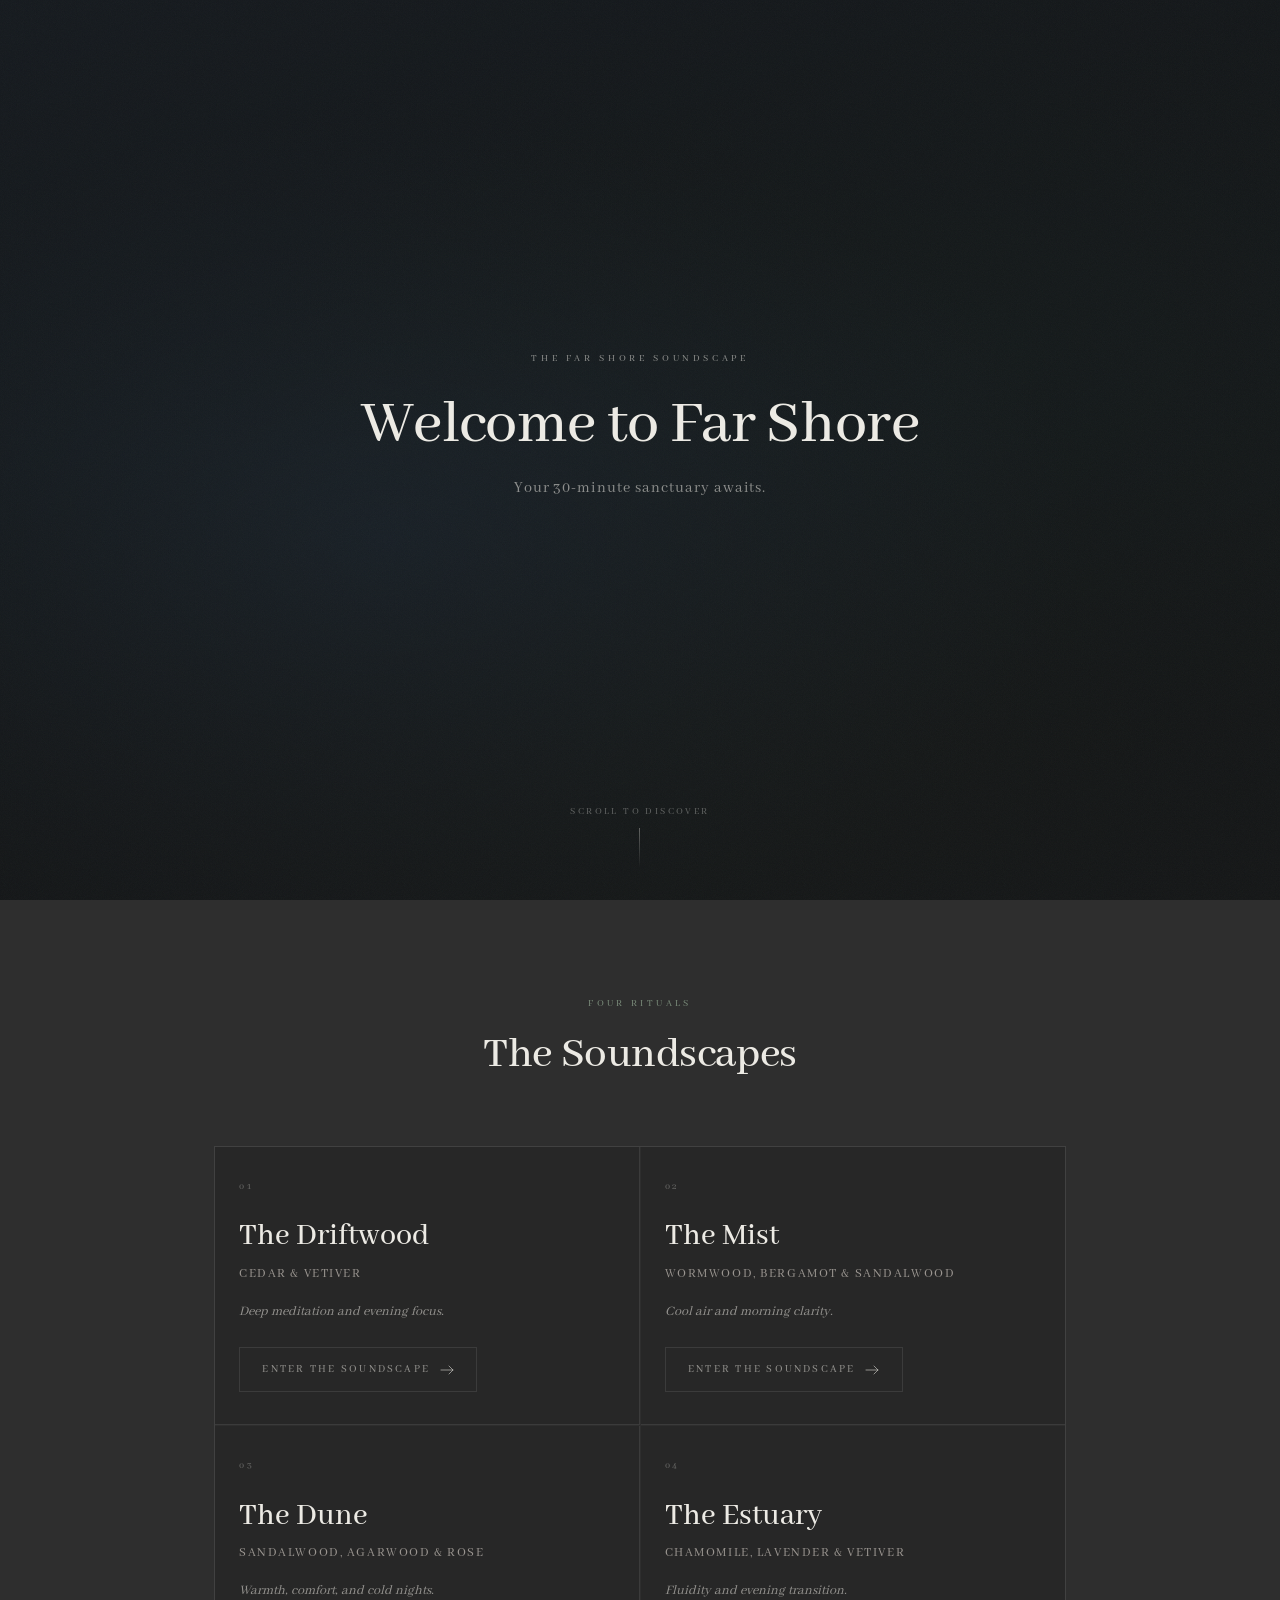
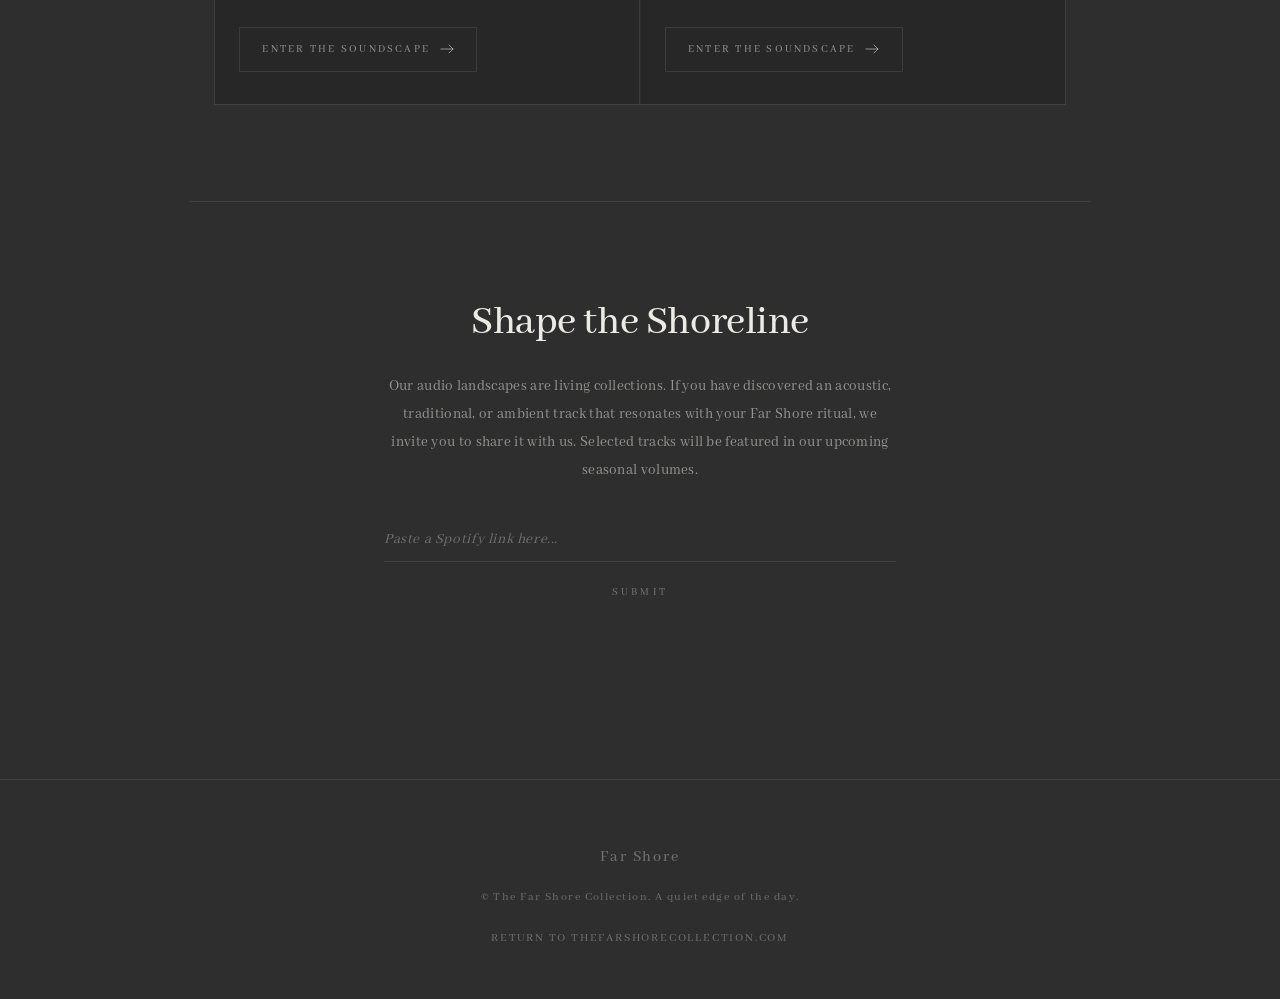
==== commit 64fc2648: "Merge pull request #3 from duydao154/duy/fix-the-video-hero Duy/fix the video hero" ====
--- a/soundscape/index.html
+++ b/soundscape/index.html
@@ -1,890 +1,1088 @@
-<!DOCTYPE html>
+<!doctype html>
 <html lang="en">
-<head>
-  <meta charset="UTF-8">
-  <meta name="viewport" content="width=device-width, initial-scale=1.0">
-  <title>The Far Shore Collection — Digital Lobby</title>
-  <meta name="description" content="Your 30-minute sanctuary. Four audio rituals curated for the Far Shore experience.">
-  <link rel="preconnect" href="https://fonts.googleapis.com">
-  <link rel="preconnect" href="https://fonts.gstatic.com" crossorigin>
-  <link href="https://fonts.googleapis.com/css2?family=Abhaya+Libre:wght@400;500&display=swap" rel="stylesheet">
-  <style>
-    /* ─── Reset ─────────────────────────────────────────────── */
-    *, *::before, *::after { box-sizing: border-box; margin: 0; padding: 0; }
-    html { scroll-behavior: smooth; }
-
-    /* ─── Tokens ─────────────────────────────────────────────── */
-    :root {
-      --bg:           #2E2E2E;
-      --bg-card:      #272727;
-      --bg-card-hover:#343434;
-      --text:         #ECEAE4;
-      --text-muted:   rgba(236, 234, 228, 0.55);
-      --text-subtle:  rgba(236, 234, 228, 0.35);
-      --border:       rgba(236, 234, 228, 0.10);
-      --border-hover: rgba(236, 234, 228, 0.22);
-      --accent:       #7a8c7a;   /* deep olive */
-      --accent-stone: #9a9590;   /* muted stone */
-
-      --font-serif:  'Abhaya Libre', Georgia, serif;
-      --font-sans:   'Abhaya Libre', Georgia, serif;
-
-      --ease-slow: cubic-bezier(0.25, 0.1, 0.25, 1);
-      --ease-out:  cubic-bezier(0.0, 0.0, 0.2, 1);
-
-      --space-4:  1rem;
-      --space-6:  1.5rem;
-      --space-8:  2rem;
-      --space-12: 3rem;
-      --space-16: 4rem;
-      --space-24: 6rem;
-    }
-
-    /* ─── Base ───────────────────────────────────────────────── */
-    body {
-      background-color: var(--bg);
-      color: var(--text);
-      font-family: var(--font-sans);
-      font-weight: 400;
-      line-height: 1.7;
-      -webkit-font-smoothing: antialiased;
-      -moz-osx-font-smoothing: grayscale;
-      animation: pageFadeIn 2s var(--ease-out) both;
-      overflow-x: hidden;
-    }
-
-    @keyframes pageFadeIn {
-      from { opacity: 0; }
-      to   { opacity: 1; }
-    }
-
-    /* ─── Scroll Reveal ──────────────────────────────────────── */
-    .reveal {
-      opacity: 0;
-      transform: translateY(28px);
-      transition:
-        opacity  1.8s var(--ease-out),
-        transform 1.8s var(--ease-out);
-    }
-    .reveal.is-visible {
-      opacity: 1;
-      transform: translateY(0);
-    }
-    .reveal-delay-1 { transition-delay: 0.15s; }
-    .reveal-delay-2 { transition-delay: 0.30s; }
-    .reveal-delay-3 { transition-delay: 0.45s; }
-    .reveal-delay-4 { transition-delay: 0.60s; }
-
-    /* ─── Hero ───────────────────────────────────────────────── */
-    .hero {
-      position: relative;
-      min-height: 100svh;
-      min-height: 100vh;
-      display: flex;
-      flex-direction: column;
-      align-items: center;
-      justify-content: center;
-      text-align: center;
-      padding: var(--space-8) var(--space-6);
-      overflow: hidden;
-    }
-
-    .hero__bg {
-      position: absolute;
-      inset: 0;
-      background:
+  <head>
+    <meta charset="UTF-8" />
+    <meta name="viewport" content="width=device-width, initial-scale=1.0" />
+    <title>The Far Shore Collection — Digital Lobby</title>
+    <meta
+      name="description"
+      content="Your 30-minute sanctuary. Four audio rituals curated for the Far Shore experience."
+    />
+    <link rel="preconnect" href="https://fonts.googleapis.com" />
+    <link rel="preconnect" href="https://fonts.gstatic.com" crossorigin />
+    <link
+      href="https://fonts.googleapis.com/css2?family=Abhaya+Libre:wght@400;500&display=swap"
+      rel="stylesheet"
+    />
+    <style>
+      /* ─── Reset ─────────────────────────────────────────────── */
+      *,
+      *::before,
+      *::after {
+        box-sizing: border-box;
+        margin: 0;
+        padding: 0;
+      }
+      html {
+        scroll-behavior: smooth;
+      }
+
+      /* ─── Tokens ─────────────────────────────────────────────── */
+      :root {
+        --bg: #2e2e2e;
+        --bg-card: #272727;
+        --bg-card-hover: #343434;
+        --text: #eceae4;
+        --text-muted: rgba(236, 234, 228, 0.55);
+        --text-subtle: rgba(236, 234, 228, 0.35);
+        --border: rgba(236, 234, 228, 0.1);
+        --border-hover: rgba(236, 234, 228, 0.22);
+        --accent: #7a8c7a; /* deep olive */
+        --accent-stone: #9a9590; /* muted stone */
+
+        --font-serif: "Abhaya Libre", Georgia, serif;
+        --font-sans: "Abhaya Libre", Georgia, serif;
+
+        --ease-slow: cubic-bezier(0.25, 0.1, 0.25, 1);
+        --ease-out: cubic-bezier(0, 0, 0.2, 1);
+
+        --space-4: 1rem;
+        --space-6: 1.5rem;
+        --space-8: 2rem;
+        --space-12: 3rem;
+        --space-16: 4rem;
+        --space-24: 6rem;
+      }
+
+      /* ─── Base ───────────────────────────────────────────────── */
+      body {
+        background-color: var(--bg);
+        color: var(--text);
+        font-family: var(--font-sans);
+        font-weight: 400;
+        line-height: 1.7;
+        -webkit-font-smoothing: antialiased;
+        -moz-osx-font-smoothing: grayscale;
+        animation: pageFadeIn 2s var(--ease-out) both;
+        overflow-x: hidden;
+      }
+
+      @keyframes pageFadeIn {
+        from {
+          opacity: 0;
+        }
+        to {
+          opacity: 1;
+        }
+      }
+
+      /* ─── Scroll Reveal ──────────────────────────────────────── */
+      .reveal {
+        opacity: 0;
+        transform: translateY(28px);
+        transition:
+          opacity 1.8s var(--ease-out),
+          transform 1.8s var(--ease-out);
+      }
+      .reveal.is-visible {
+        opacity: 1;
+        transform: translateY(0);
+      }
+      .reveal-delay-1 {
+        transition-delay: 0.15s;
+      }
+      .reveal-delay-2 {
+        transition-delay: 0.3s;
+      }
+      .reveal-delay-3 {
+        transition-delay: 0.45s;
+      }
+      .reveal-delay-4 {
+        transition-delay: 0.6s;
+      }
+
+      /* ─── Hero ───────────────────────────────────────────────── */
+      .hero {
+        position: relative;
+        min-height: 100svh;
+        min-height: 100vh;
+        display: flex;
+        flex-direction: column;
+        align-items: center;
+        justify-content: center;
+        text-align: center;
+        padding: var(--space-8) var(--space-6);
+        overflow: hidden;
+      }
+
+      .hero__bg {
+        position: absolute;
+        inset: 0;
+        background:
         /* dark overlay */
-        linear-gradient(to bottom,
-          rgba(20,22,24,0.68) 0%,
-          rgba(20,22,24,0.55) 50%,
-          rgba(20,22,24,0.82) 100%
-        ),
-        /* cinematic ocean gradient */
-        radial-gradient(ellipse at 30% 60%, #1e2d3a 0%, transparent 55%),
-        radial-gradient(ellipse at 75% 40%, #141e1e 0%, transparent 50%),
-        radial-gradient(ellipse at 50% 80%, #181e14 0%, transparent 60%),
-        linear-gradient(160deg, #16202a 0%, #101618 40%, #131510 100%);
-      background-color: #141414;
-      display:flex;
-      align-items: center;
-      justify-content:center;
-    }
-
-    /* Grain texture overlay */
-    .hero__bg::after {
-      content: '';
-      position: absolute;
-      inset: 0;
-      opacity: 0.04;
-      background-image: url("data:image/svg+xml,%3Csvg viewBox='0 0 256 256' xmlns='http://www.w3.org/2000/svg'%3E%3Cfilter id='noise'%3E%3CfeTurbulence type='fractalNoise' baseFrequency='0.9' numOctaves='4' stitchTiles='stitch'/%3E%3C/filter%3E%3Crect width='100%25' height='100%25' filter='url(%23noise)'/%3E%3C/svg%3E");
-      background-size: 200px 200px;
-    }
-
-    .hero__content {
-      position: relative;
-      z-index: 1;
-      max-width: 560px;
-    }
-
-    .hero__overline {
-      font-family: var(--font-sans);
-      font-size: 0.65rem;
-      font-weight: 400;
-      letter-spacing: 0.35em;
-      text-transform: uppercase;
-      color: var(--text-muted);
-      margin-bottom: var(--space-6);
-      opacity: 0;
-      animation: fadeUp 1.6s 0.4s var(--ease-out) forwards;
-    }
-
-    .hero__headline {
-      font-family: var(--font-serif);
-      font-size: clamp(2rem, 7vw, 4rem);
-      white-space: nowrap;
-      font-weight: 500;
-      line-height: 1.05;
-      letter-spacing: -0.01em;
-      color: var(--text);
-      margin-bottom: var(--space-4);
-      opacity: 0;
-      animation: fadeUp 1.8s 0.7s var(--ease-out) forwards;
-    }
-
-    .hero__sub {
-      font-family: var(--font-sans);
-      font-size: clamp(0.85rem, 2.5vw, 1rem);
-      font-weight: 400;
-      letter-spacing: 0.06em;
-      color: var(--text-muted);
-      margin-bottom: var(--space-12);
-      opacity: 0;
-      animation: fadeUp 1.8s 1.0s var(--ease-out) forwards;
-    }
-
-    @keyframes fadeUp {
-      from { opacity: 0; transform: translateY(20px); }
-      to   { opacity: 1; transform: translateY(0);    }
-    }
-
-    .hero__scroll {
-      position: absolute;
-      bottom: var(--space-8);
-      transform: translateX(-50%);
-      z-index: 1;
-      display: flex;
-      flex-direction: column;
-      align-items: center;
-      gap: 0.5rem;
-      color: var(--text-subtle);
-      font-family: var(--font-sans);
-      font-size: 0.6rem;
-      letter-spacing: 0.25em;
-      text-transform: uppercase;
-      text-decoration: none;
-      opacity: 0;
-      animation: fadeUp 2s 1.6s var(--ease-out) forwards;
-    }
-
-    .hero__scroll-arrow {
-      width: 1px;
-      height: 40px;
-      background: linear-gradient(to bottom, var(--text-subtle), transparent);
-      animation: scrollPulse 2.4s ease-in-out infinite;
-    }
-
-    @keyframes scrollPulse {
-      0%, 100% { opacity: 0.35; transform: scaleY(1);    }
-      50%       { opacity: 0.70; transform: scaleY(1.15); }
-    }
-
-    /* ─── Soundscapes Section ────────────────────────────────── */
-    .soundscapes {
-      padding: var(--space-24) var(--space-6);
-      max-width: 900px;
-      margin: 0 auto;
-    }
-
-    .section-header {
-      text-align: center;
-      margin-bottom: var(--space-16);
-    }
-
-    .section-overline {
-      font-family: var(--font-sans);
-      font-size: 0.6rem;
-      font-weight: 400;
-      letter-spacing: 0.35em;
-      text-transform: uppercase;
-      color: var(--accent);
-      margin-bottom: var(--space-4);
-    }
-
-    .section-title {
-      font-family: var(--font-serif);
-      font-size: clamp(1.8rem, 5vw, 2.8rem);
-      font-weight: 500;
-      letter-spacing: -0.01em;
-      line-height: 1.2;
-      color: var(--text);
-    }
-
-    .soundscapes__grid {
-      display: grid;
-      grid-template-columns: 1fr 1fr;
-      gap: 1px;
-      border: 1px solid var(--border);
-    }
-
-    .sound-card {
-      position: relative;
-      padding: var(--space-8) var(--space-6);
-      background: var(--bg-card);
-      transition:
-        background 1.6s var(--ease-slow),
-        border-color 1.6s var(--ease-slow);
-      cursor: default;
-      overflow: hidden;
-    }
-
-    .sound-card::before {
-      content: '';
-      position: absolute;
-      inset: 0;
-      background: radial-gradient(ellipse at center, rgba(122,140,122,0.08) 0%, transparent 70%);
-      opacity: 0;
-      transition: opacity 1.4s var(--ease-slow);
-    }
-
-    .sound-card:hover::before {
-      opacity: 1;
-    }
-
-    .sound-card:hover {
-      background: var(--bg-card-hover);
-    }
-
-    .sound-card__number {
-      font-family: var(--font-sans);
-      font-size: 0.6rem;
-      font-weight: 400;
-      letter-spacing: 0.3em;
-      color: var(--text-subtle);
-      margin-bottom: var(--space-6);
-    }
-
-    .sound-card__title {
-      font-family: var(--font-serif);
-      font-size: clamp(1.5rem, 4vw, 2rem);
-      font-weight: 500;
-      line-height: 1.1;
-      color: var(--text);
-      margin-bottom: 0.5rem;
-      transition: color 0.6s var(--ease-slow);
-    }
-
-    .sound-card__notes {
-      font-family: var(--font-sans);
-      font-size: 0.82rem;
-      font-weight: 400;
-      letter-spacing: 0.12em;
-      text-transform: uppercase;
-      color: var(--accent-stone);
-      margin-bottom: var(--space-4);
-    }
-
-    .sound-card__vibe {
-      font-family: var(--font-sans);
-      font-size: 0.88rem;
-      font-weight: 400;
-      color: var(--text-muted);
-      line-height: 1.6;
-      margin-bottom: var(--space-6);
-      font-style: italic;
-    }
-
-    .sound-card__cta {
-      display: inline-flex;
-      align-items: center;
-      gap: 0.6rem;
-      font-family: var(--font-sans);
-      font-size: 0.7rem;
-      font-weight: 400;
-      letter-spacing: 0.2em;
-      text-transform: uppercase;
-      color: var(--text-muted);
-      text-decoration: none;
-      border: 1px solid var(--border);
-      padding: 0.75rem 1.4rem;
-      transition:
-        color      1s var(--ease-slow),
-        border-color 1s var(--ease-slow),
-        background 1s var(--ease-slow);
-      position: relative;
-      z-index: 1;
-    }
-
-    .sound-card__cta:hover {
-      color: var(--text);
-      border-color: var(--border-hover);
-      background: rgba(236,234,228,0.04);
-    }
-
-    .sound-card__cta-arrow {
-      transition: transform 0.8s var(--ease-slow);
-    }
-
-    .sound-card__cta:hover .sound-card__cta-arrow {
-      transform: translateX(4px);
-    }
-
-    /* Divider between grid cells */
-    .sound-card:nth-child(1),
-    .sound-card:nth-child(2) {
-      border-bottom: 1px solid var(--border);
-    }
-    .sound-card:nth-child(odd) {
-      border-right: 1px solid var(--border);
-    }
-
-    /* ─── Divider ─────────────────────────────────────────────── */
-    .section-divider {
-      max-width: 900px;
-      margin: 0 auto;
-      border: none;
-      border-top: 1px solid var(--border);
-    }
-
-    /* ─── Co-Creation ─────────────────────────────────────────── */
-    .cocreation {
-      padding: var(--space-24) var(--space-6);
-      max-width: 560px;
-      margin: 0 auto;
-      text-align: center;
-    }
-
-    .cocreation__title {
-      font-family: var(--font-serif);
-      font-size: clamp(1.8rem, 5vw, 2.6rem);
-      font-weight: 500;
-      letter-spacing: -0.01em;
-      line-height: 1.2;
-      color: var(--text);
-      margin-bottom: var(--space-6);
-    }
-
-    .cocreation__body {
-      font-family: var(--font-sans);
-      font-size: 0.95rem;
-      font-weight: 400;
-      line-height: 1.85;
-      color: var(--text-muted);
-      letter-spacing: 0.02em;
-      margin-bottom: var(--space-8);
-    }
-
-    .cocreation__form {
-      display: flex;
-      flex-direction: column;
-      align-items: center;
-      gap: var(--space-4);
-    }
-
-    .cocreation__input-wrap {
-      width: 100%;
-      position: relative;
-    }
-
-    .cocreation__input {
-      width: 100%;
-      background: transparent;
-      border: none;
-      border-bottom: 1px solid var(--border);
-      padding: 0.85rem 0;
-      font-family: var(--font-sans);
-      font-size: 0.95rem;
-      font-weight: 400;
-      color: var(--text);
-      letter-spacing: 0.04em;
-      outline: none;
-      transition: border-color 0.8s var(--ease-slow);
-      -webkit-appearance: none;
-    }
-
-    .cocreation__input::placeholder {
-      color: var(--text-subtle);
-      font-style: italic;
-    }
-
-    .cocreation__input:focus {
-      border-bottom-color: var(--accent-stone);
-    }
-
-    .cocreation__submit {
-      background: transparent;
-      border: none;
-      font-family: var(--font-sans);
-      font-size: 0.68rem;
-      font-weight: 400;
-      letter-spacing: 0.3em;
-      text-transform: uppercase;
-      color: var(--text-muted);
-      cursor: pointer;
-      padding: 0.5rem 1rem;
-      transition: color 1.2s var(--ease-slow), opacity 1.2s var(--ease-slow);
-      opacity: 0.7;
-    }
-
-    .cocreation__submit:hover {
-      color: var(--text);
-      opacity: 1;
-    }
-
-    .cocreation__success {
-      font-family: var(--font-serif);
-      font-size: 0.95rem;
-      font-style: italic;
-      color: var(--text-muted);
-      letter-spacing: 0.03em;
-      opacity: 0;
-      transform: translateY(8px);
-      transition: opacity 1.4s var(--ease-out), transform 1.4s var(--ease-out);
-      pointer-events: none;
-      min-height: 1.5em;
-    }
-
-    .cocreation__error {
-      font-family: var(--font-sans);
-      font-size: 0.8rem;
-      color: #A0785A;
-      letter-spacing: 0.02em;
-      min-height: 1.4em;
-    }
-
-    .cocreation__success.is-visible {
-      opacity: 1;
-      transform: translateY(0);
-    }
-
-    /* ─── Footer ─────────────────────────────────────────────── */
-    .footer {
-      padding: var(--space-16) var(--space-6) var(--space-12);
-      text-align: center;
-      border-top: 1px solid var(--border);
-    }
-
-    .footer__wordmark {
-      font-family: var(--font-serif);
-      font-size: 1rem;
-      font-weight: 500;
-      letter-spacing: 0.12em;
-      color: var(--text-subtle);
-      margin-bottom: var(--space-4);
-    }
-
-    .footer__copy {
-      font-family: var(--font-sans);
-      font-size: 0.75rem;
-      font-weight: 400;
-      letter-spacing: 0.12em;
-      color: var(--text-subtle);
-      margin-bottom: var(--space-4);
-    }
-
-    .footer__link {
-      font-family: var(--font-sans);
-      font-size: 0.75rem;
-      font-weight: 400;
-      letter-spacing: 0.15em;
-      text-transform: uppercase;
-      color: var(--text-subtle);
-      text-decoration: none;
-      border-bottom: 1px solid transparent;
-      transition: color 0.8s var(--ease-slow), border-color 0.8s var(--ease-slow);
-    }
-
-    .footer__link:hover {
-      color: var(--text-muted);
-      border-bottom-color: var(--border);
-    }
-
-    /* ─── Phone (≤767px) ─────────────────────────────────────────────── */
-    @media (max-width: 767px) {
+          linear-gradient(
+            to bottom,
+            rgba(20, 22, 24, 0.68) 0%,
+            rgba(20, 22, 24, 0.55) 50%,
+            rgba(20, 22, 24, 0.82) 100%
+          ),
+          /* cinematic ocean gradient */
+          radial-gradient(ellipse at 30% 60%, #1e2d3a 0%, transparent 55%),
+          radial-gradient(ellipse at 75% 40%, #141e1e 0%, transparent 50%),
+          radial-gradient(ellipse at 50% 80%, #181e14 0%, transparent 60%),
+          linear-gradient(160deg, #16202a 0%, #101618 40%, #131510 100%);
+        background-color: #141414;
+        display: flex;
+        align-items: center;
+        justify-content: center;
+      }
+
+      /* Grain texture overlay */
+      .hero__bg::after {
+        content: "";
+        position: absolute;
+        inset: 0;
+        opacity: 0.04;
+        background-image: url("data:image/svg+xml,%3Csvg viewBox='0 0 256 256' xmlns='http://www.w3.org/2000/svg'%3E%3Cfilter id='noise'%3E%3CfeTurbulence type='fractalNoise' baseFrequency='0.9' numOctaves='4' stitchTiles='stitch'/%3E%3C/filter%3E%3Crect width='100%25' height='100%25' filter='url(%23noise)'/%3E%3C/svg%3E");
+        background-size: 200px 200px;
+      }
+
+      .hero__content {
+        position: relative;
+        z-index: 1;
+        max-width: 560px;
+      }
+
+      .hero__overline {
+        font-family: var(--font-sans);
+        font-size: 0.65rem;
+        font-weight: 400;
+        letter-spacing: 0.35em;
+        text-transform: uppercase;
+        color: var(--text-muted);
+        margin-bottom: var(--space-6);
+        opacity: 0;
+        animation: fadeUp 1.6s 0.4s var(--ease-out) forwards;
+      }
+
+      .hero__headline {
+        font-family: var(--font-serif);
+        font-size: clamp(2rem, 7vw, 4rem);
+        white-space: nowrap;
+        font-weight: 500;
+        line-height: 1.05;
+        letter-spacing: -0.01em;
+        color: var(--text);
+        margin-bottom: var(--space-4);
+        opacity: 0;
+        animation: fadeUp 1.8s 0.7s var(--ease-out) forwards;
+      }
+
+      .hero__sub {
+        font-family: var(--font-sans);
+        font-size: clamp(0.85rem, 2.5vw, 1rem);
+        font-weight: 400;
+        letter-spacing: 0.06em;
+        color: var(--text-muted);
+        margin-bottom: var(--space-12);
+        opacity: 0;
+        animation: fadeUp 1.8s 1s var(--ease-out) forwards;
+      }
+
+      @keyframes fadeUp {
+        from {
+          opacity: 0;
+          transform: translateY(20px);
+        }
+        to {
+          opacity: 1;
+          transform: translateY(0);
+        }
+      }
+
+      .hero__scroll {
+        position: absolute;
+        bottom: var(--space-8);
+        transform: translateX(-50%);
+        z-index: 1;
+        display: flex;
+        flex-direction: column;
+        align-items: center;
+        gap: 0.5rem;
+        color: var(--text-subtle);
+        font-family: var(--font-sans);
+        font-size: 0.6rem;
+        letter-spacing: 0.25em;
+        text-transform: uppercase;
+        text-decoration: none;
+        opacity: 0;
+        animation: fadeUp 2s 1.6s var(--ease-out) forwards;
+      }
+
+      .hero__scroll-arrow {
+        width: 1px;
+        height: 40px;
+        background: linear-gradient(to bottom, var(--text-subtle), transparent);
+        animation: scrollPulse 2.4s ease-in-out infinite;
+      }
+
+      @keyframes scrollPulse {
+        0%,
+        100% {
+          opacity: 0.35;
+          transform: scaleY(1);
+        }
+        50% {
+          opacity: 0.7;
+          transform: scaleY(1.15);
+        }
+      }
+
+      /* ─── Soundscapes Section ────────────────────────────────── */
       .soundscapes {
-        padding: var(--space-16) var(--space-4);
+        padding: var(--space-24) var(--space-6);
+        max-width: 900px;
+        margin: 0 auto;
+      }
+
+      .section-header {
+        text-align: center;
+        margin-bottom: var(--space-16);
+      }
+
+      .section-overline {
+        font-family: var(--font-sans);
+        font-size: 0.6rem;
+        font-weight: 400;
+        letter-spacing: 0.35em;
+        text-transform: uppercase;
+        color: var(--accent);
+        margin-bottom: var(--space-4);
+      }
+
+      .section-title {
+        font-family: var(--font-serif);
+        font-size: clamp(1.8rem, 5vw, 2.8rem);
+        font-weight: 500;
+        letter-spacing: -0.01em;
+        line-height: 1.2;
+        color: var(--text);
       }
 
       .soundscapes__grid {
-        grid-template-columns: 1fr;
-      }
-
+        display: grid;
+        grid-template-columns: 1fr 1fr;
+        gap: 1px;
+        border: 1px solid var(--border);
+      }
+
+      .sound-card {
+        position: relative;
+        padding: var(--space-8) var(--space-6);
+        background: var(--bg-card);
+        transition:
+          background 1.6s var(--ease-slow),
+          border-color 1.6s var(--ease-slow);
+        cursor: default;
+        overflow: hidden;
+      }
+
+      .sound-card::before {
+        content: "";
+        position: absolute;
+        inset: 0;
+        background: radial-gradient(
+          ellipse at center,
+          rgba(122, 140, 122, 0.08) 0%,
+          transparent 70%
+        );
+        opacity: 0;
+        transition: opacity 1.4s var(--ease-slow);
+      }
+
+      .sound-card:hover::before {
+        opacity: 1;
+      }
+
+      .sound-card:hover {
+        background: var(--bg-card-hover);
+      }
+
+      .sound-card__number {
+        font-family: var(--font-sans);
+        font-size: 0.6rem;
+        font-weight: 400;
+        letter-spacing: 0.3em;
+        color: var(--text-subtle);
+        margin-bottom: var(--space-6);
+      }
+
+      .sound-card__title {
+        font-family: var(--font-serif);
+        font-size: clamp(1.5rem, 4vw, 2rem);
+        font-weight: 500;
+        line-height: 1.1;
+        color: var(--text);
+        margin-bottom: 0.5rem;
+        transition: color 0.6s var(--ease-slow);
+      }
+
+      .sound-card__notes {
+        font-family: var(--font-sans);
+        font-size: 0.82rem;
+        font-weight: 400;
+        letter-spacing: 0.12em;
+        text-transform: uppercase;
+        color: var(--accent-stone);
+        margin-bottom: var(--space-4);
+      }
+
+      .sound-card__vibe {
+        font-family: var(--font-sans);
+        font-size: 0.88rem;
+        font-weight: 400;
+        color: var(--text-muted);
+        line-height: 1.6;
+        margin-bottom: var(--space-6);
+        font-style: italic;
+      }
+
+      .sound-card__cta {
+        display: inline-flex;
+        align-items: center;
+        gap: 0.6rem;
+        font-family: var(--font-sans);
+        font-size: 0.7rem;
+        font-weight: 400;
+        letter-spacing: 0.2em;
+        text-transform: uppercase;
+        color: var(--text-muted);
+        text-decoration: none;
+        border: 1px solid var(--border);
+        padding: 0.75rem 1.4rem;
+        transition:
+          color 1s var(--ease-slow),
+          border-color 1s var(--ease-slow),
+          background 1s var(--ease-slow);
+        position: relative;
+        z-index: 1;
+      }
+
+      .sound-card__cta:hover {
+        color: var(--text);
+        border-color: var(--border-hover);
+        background: rgba(236, 234, 228, 0.04);
+      }
+
+      .sound-card__cta-arrow {
+        transition: transform 0.8s var(--ease-slow);
+      }
+
+      .sound-card__cta:hover .sound-card__cta-arrow {
+        transform: translateX(4px);
+      }
+
+      /* Divider between grid cells */
+      .sound-card:nth-child(1),
+      .sound-card:nth-child(2) {
+        border-bottom: 1px solid var(--border);
+      }
       .sound-card:nth-child(odd) {
-        border-right: none;
-      }
-
-      .sound-card:nth-child(1),
-      .sound-card:nth-child(2),
-      .sound-card:nth-child(3) {
+        border-right: 1px solid var(--border);
+      }
+
+      /* ─── Divider ─────────────────────────────────────────────── */
+      .section-divider {
+        max-width: 900px;
+        margin: 0 auto;
+        border: none;
+        border-top: 1px solid var(--border);
+      }
+
+      /* ─── Co-Creation ─────────────────────────────────────────── */
+      .cocreation {
+        padding: var(--space-24) var(--space-6);
+        max-width: 560px;
+        margin: 0 auto;
+        text-align: center;
+      }
+
+      .cocreation__title {
+        font-family: var(--font-serif);
+        font-size: clamp(1.8rem, 5vw, 2.6rem);
+        font-weight: 500;
+        letter-spacing: -0.01em;
+        line-height: 1.2;
+        color: var(--text);
+        margin-bottom: var(--space-6);
+      }
+
+      .cocreation__body {
+        font-family: var(--font-sans);
+        font-size: 0.95rem;
+        font-weight: 400;
+        line-height: 1.85;
+        color: var(--text-muted);
+        letter-spacing: 0.02em;
+        margin-bottom: var(--space-8);
+      }
+
+      .cocreation__form {
+        display: flex;
+        flex-direction: column;
+        align-items: center;
+        gap: var(--space-4);
+      }
+
+      .cocreation__input-wrap {
+        width: 100%;
+        position: relative;
+      }
+
+      .cocreation__input {
+        width: 100%;
+        background: transparent;
+        border: none;
         border-bottom: 1px solid var(--border);
-      }
-
-      .sound-card:nth-child(4) {
-        border-bottom: none;
-      }
-
-      .sound-card {
-        padding: var(--space-8) var(--space-4);
-      }
-
-      .sound-card__cta {
-        padding: 1rem 1.6rem;
-        width: 100%;
-        justify-content: center;
-      }
-
-      .cocreation {
-        padding: var(--space-16) var(--space-4);
-      }
-
-      .cocreation__input {
-        font-size: 16px; /* prevents iOS zoom */
-      }
-
-      .section-divider {
-        margin: 0 var(--space-4);
-      }
-
+        padding: 0.85rem 0;
+        font-family: var(--font-sans);
+        font-size: 0.95rem;
+        font-weight: 400;
+        color: var(--text);
+        letter-spacing: 0.04em;
+        outline: none;
+        transition: border-color 0.8s var(--ease-slow);
+        -webkit-appearance: none;
+      }
+
+      .cocreation__input::placeholder {
+        color: var(--text-subtle);
+        font-style: italic;
+      }
+
+      .cocreation__input:focus {
+        border-bottom-color: var(--accent-stone);
+      }
+
+      .cocreation__submit {
+        background: transparent;
+        border: none;
+        font-family: var(--font-sans);
+        font-size: 0.68rem;
+        font-weight: 400;
+        letter-spacing: 0.3em;
+        text-transform: uppercase;
+        color: var(--text-muted);
+        cursor: pointer;
+        padding: 0.5rem 1rem;
+        transition:
+          color 1.2s var(--ease-slow),
+          opacity 1.2s var(--ease-slow);
+        opacity: 0.7;
+      }
+
+      .cocreation__submit:hover {
+        color: var(--text);
+        opacity: 1;
+      }
+
+      .cocreation__success {
+        font-family: var(--font-serif);
+        font-size: 0.95rem;
+        font-style: italic;
+        color: var(--text-muted);
+        letter-spacing: 0.03em;
+        opacity: 0;
+        transform: translateY(8px);
+        transition:
+          opacity 1.4s var(--ease-out),
+          transform 1.4s var(--ease-out);
+        pointer-events: none;
+        min-height: 1.5em;
+      }
+
+      .cocreation__error {
+        font-family: var(--font-sans);
+        font-size: 0.8rem;
+        color: #a0785a;
+        letter-spacing: 0.02em;
+        min-height: 1.4em;
+      }
+
+      .cocreation__success.is-visible {
+        opacity: 1;
+        transform: translateY(0);
+      }
+
+      /* ─── Footer ─────────────────────────────────────────────── */
       .footer {
-        padding: var(--space-12) var(--space-4);
-      }
-    }
-
-    @media (min-width: 768px) and (max-width: 1023px) {
-      .soundscapes__grid {
-        grid-template-columns: 1fr 1fr;
-      }
-    }
-
-    /* Ensure tap targets are large enough */
-    @media (hover: none) {
-      .sound-card__cta {
-        min-height: 48px;
-      }
-    }
-  </style>
-</head>
-<body>
-
-  <!-- ── Hero ───────────────────────────────────────────────── -->
-  <section class="hero" id="top">
-    <div class="hero__bg">
-
-    <div class="hero__content">
-      <p class="hero__overline">The Far Shore Soundscape</p>
-      <h1 class="hero__headline">Welcome to Far Shore</h1>
-      <p class="hero__sub">Your 30-minute sanctuary awaits.</p>
-    </div>
-
-    <a class="hero__scroll" href="#soundscapes" aria-label="Scroll down to discover">
-      <span>Scroll to discover</span>
-      <span class="hero__scroll-arrow"></span>
-    </a>
-</div>
-  </section>
-
-  <!-- ── Soundscapes ─────────────────────────────────────────── -->
-  <section class="soundscapes" id="soundscapes">
-    <div class="section-header reveal">
-      <p class="section-overline">Four Rituals</p>
-      <h2 class="section-title">The Soundscapes</h2>
-    </div>
-
-    <div class="soundscapes__grid">
-
-      <article class="sound-card reveal">
-        <p class="sound-card__number">01</p>
-        <h3 class="sound-card__title">Driftwood</h3>
-        <p class="sound-card__notes">Cedar &amp; Vetiver</p>
-        <p class="sound-card__vibe">Deep meditation and evening focus.</p>
-        <a class="sound-card__cta" href="https://open.spotify.com/playlist/3acAZp2R3COKetQ0fKDZoP?si=e7c9661e7a2c4756&pt=0b9543b7c8a842d894fe1e4f9c002106" target="_blank" rel="noopener noreferrer" data-soundscape="driftwood">
-          Enter the Soundscape
-          <svg class="sound-card__cta-arrow" width="14" height="10" viewBox="0 0 14 10" fill="none" aria-hidden="true">
-            <path d="M1 5h12M9 1l4 4-4 4" stroke="currentColor" stroke-width="1" stroke-linecap="round" stroke-linejoin="round"/>
-          </svg>
+        padding: var(--space-16) var(--space-6) var(--space-12);
+        text-align: center;
+        border-top: 1px solid var(--border);
+      }
+
+      .footer__wordmark {
+        font-family: var(--font-serif);
+        font-size: 1rem;
+        font-weight: 500;
+        letter-spacing: 0.12em;
+        color: var(--text-subtle);
+        margin-bottom: var(--space-4);
+      }
+
+      .footer__copy {
+        font-family: var(--font-sans);
+        font-size: 0.75rem;
+        font-weight: 400;
+        letter-spacing: 0.12em;
+        color: var(--text-subtle);
+        margin-bottom: var(--space-4);
+      }
+
+      .footer__link {
+        font-family: var(--font-sans);
+        font-size: 0.75rem;
+        font-weight: 400;
+        letter-spacing: 0.15em;
+        text-transform: uppercase;
+        color: var(--text-subtle);
+        text-decoration: none;
+        border-bottom: 1px solid transparent;
+        transition:
+          color 0.8s var(--ease-slow),
+          border-color 0.8s var(--ease-slow);
+      }
+
+      .footer__link:hover {
+        color: var(--text-muted);
+        border-bottom-color: var(--border);
+      }
+
+      /* ─── Phone (≤767px) ─────────────────────────────────────────────── */
+      @media (max-width: 767px) {
+        .soundscapes {
+          padding: var(--space-16) var(--space-4);
+        }
+
+        .soundscapes__grid {
+          grid-template-columns: 1fr;
+        }
+
+        .sound-card:nth-child(odd) {
+          border-right: none;
+        }
+
+        .sound-card:nth-child(1),
+        .sound-card:nth-child(2),
+        .sound-card:nth-child(3) {
+          border-bottom: 1px solid var(--border);
+        }
+
+        .sound-card:nth-child(4) {
+          border-bottom: none;
+        }
+
+        .sound-card {
+          padding: var(--space-8) var(--space-4);
+        }
+
+        .sound-card__cta {
+          padding: 1rem 1.6rem;
+          width: 100%;
+          justify-content: center;
+        }
+
+        .cocreation {
+          padding: var(--space-16) var(--space-4);
+        }
+
+        .cocreation__input {
+          font-size: 16px; /* prevents iOS zoom */
+        }
+
+        .section-divider {
+          margin: 0 var(--space-4);
+        }
+
+        .footer {
+          padding: var(--space-12) var(--space-4);
+        }
+      }
+
+      @media (min-width: 768px) and (max-width: 1023px) {
+        .soundscapes__grid {
+          grid-template-columns: 1fr 1fr;
+        }
+      }
+
+      /* Ensure tap targets are large enough */
+      @media (hover: none) {
+        .sound-card__cta {
+          min-height: 48px;
+        }
+      }
+    </style>
+  </head>
+  <body>
+    <!-- ── Hero ───────────────────────────────────────────────── -->
+    <section class="hero" id="top">
+      <div class="hero__bg">
+        <div class="hero__content">
+          <p class="hero__overline">The Far Shore Soundscape</p>
+          <h1 class="hero__headline">Welcome to Far Shore</h1>
+          <p class="hero__sub">Your 30-minute sanctuary awaits.</p>
+        </div>
+
+        <a
+          class="hero__scroll"
+          href="#soundscapes"
+          aria-label="Scroll down to discover"
+        >
+          <span>Scroll to discover</span>
+          <span class="hero__scroll-arrow"></span>
         </a>
-      </article>
-
-      <article class="sound-card reveal reveal-delay-1">
-        <p class="sound-card__number">02</p>
-        <h3 class="sound-card__title">The Mist</h3>
-        <p class="sound-card__notes">Wormwood, Bergamot &amp; Sandalwood</p>
-        <p class="sound-card__vibe">Cool air and morning clarity.</p>
-        <a class="sound-card__cta" href="https://open.spotify.com/playlist/5UwhQ444GLlK05Y7cl3Ue9?si=2ce4fe59a4b54f3a&pt=29080092e4935700191112cd3815c187" target="_blank" rel="noopener noreferrer" data-soundscape="mist">
-          Enter the Soundscape
-          <svg class="sound-card__cta-arrow" width="14" height="10" viewBox="0 0 14 10" fill="none" aria-hidden="true">
-            <path d="M1 5h12M9 1l4 4-4 4" stroke="currentColor" stroke-width="1" stroke-linecap="round" stroke-linejoin="round"/>
-          </svg>
-        </a>
-      </article>
-
-      <article class="sound-card reveal reveal-delay-2">
-        <p class="sound-card__number">03</p>
-        <h3 class="sound-card__title">The Dune</h3>
-        <p class="sound-card__notes">Sandalwood, Agarwood &amp; Rose</p>
-        <p class="sound-card__vibe">Warmth, comfort, and cold nights.</p>
-        <a class="sound-card__cta" href="https://open.spotify.com/playlist/6YMYFDssgHiEil8UtSXEoE?si=f1dce08c5ddf45fa&pt=6c0d28845c54978c80d399120e50e3c0" target="_blank" rel="noopener noreferrer" data-soundscape="dune">
-          Enter the Soundscape
-          <svg class="sound-card__cta-arrow" width="14" height="10" viewBox="0 0 14 10" fill="none" aria-hidden="true">
-            <path d="M1 5h12M9 1l4 4-4 4" stroke="currentColor" stroke-width="1" stroke-linecap="round" stroke-linejoin="round"/>
-          </svg>
-        </a>
-      </article>
-
-      <article class="sound-card reveal reveal-delay-3">
-        <p class="sound-card__number">04</p>
-        <h3 class="sound-card__title">The Estuary</h3>
-        <p class="sound-card__notes">Chamomile, Lavender &amp; Vetiver</p>
-        <p class="sound-card__vibe">Fluidity and evening transition.</p>
-        <a class="sound-card__cta" href="https://open.spotify.com/playlist/0OiNl2w1BU6ObWuRcJMMdo?si=72d0eeb316ea4511&pt=99bece58c7bfbbe6db39e957771f4d11" target="_blank" rel="noopener noreferrer" data-soundscape="estuary">
-          Enter the Soundscape
-          <svg class="sound-card__cta-arrow" width="14" height="10" viewBox="0 0 14 10" fill="none" aria-hidden="true">
-            <path d="M1 5h12M9 1l4 4-4 4" stroke="currentColor" stroke-width="1" stroke-linecap="round" stroke-linejoin="round"/>
-          </svg>
-        </a>
-      </article>
-
-    </div>
-  </section>
-
-  <!-- ── Divider ─────────────────────────────────────────────── -->
-  <hr class="section-divider reveal">
-
-  <!-- ── Co-Creation ─────────────────────────────────────────── -->
-  <section class="cocreation" id="contribute">
-    <div class="reveal">
-      <h2 class="cocreation__title">Shape the Shoreline</h2>
-    </div>
-
-    <div class="reveal reveal-delay-1">
-      <p class="cocreation__body">
-        Our audio landscapes are living collections. If you have discovered an acoustic,
-        traditional, or ambient track that resonates with your Far Shore ritual, we invite
-        you to share it with us. Selected tracks will be featured in our upcoming seasonal
-        volumes.
+      </div>
+    </section>
+
+    <!-- ── Soundscapes ─────────────────────────────────────────── -->
+    <section class="soundscapes" id="soundscapes">
+      <div class="section-header reveal">
+        <p class="section-overline">Four Rituals</p>
+        <h2 class="section-title">The Soundscapes</h2>
+      </div>
+
+      <div class="soundscapes__grid">
+        <article class="sound-card reveal">
+          <p class="sound-card__number">01</p>
+          <h3 class="sound-card__title">The Driftwood</h3>
+          <p class="sound-card__notes">Cedar &amp; Vetiver</p>
+          <p class="sound-card__vibe">Deep meditation and evening focus.</p>
+          <a
+            class="sound-card__cta"
+            href="https://open.spotify.com/playlist/3acAZp2R3COKetQ0fKDZoP"
+            target="_blank"
+            rel="noopener noreferrer"
+            data-soundscape="driftwood"
+          >
+            Enter the Soundscape
+            <svg
+              class="sound-card__cta-arrow"
+              width="14"
+              height="10"
+              viewBox="0 0 14 10"
+              fill="none"
+              aria-hidden="true"
+            >
+              <path
+                d="M1 5h12M9 1l4 4-4 4"
+                stroke="currentColor"
+                stroke-width="1"
+                stroke-linecap="round"
+                stroke-linejoin="round"
+              />
+            </svg>
+          </a>
+        </article>
+
+        <article class="sound-card reveal reveal-delay-1">
+          <p class="sound-card__number">02</p>
+          <h3 class="sound-card__title">The Mist</h3>
+          <p class="sound-card__notes">Wormwood, Bergamot &amp; Sandalwood</p>
+          <p class="sound-card__vibe">Cool air and morning clarity.</p>
+          <a
+            class="sound-card__cta"
+            href="https://open.spotify.com/playlist/5UwhQ444GLlK05Y7cl3Ue9"
+            target="_blank"
+            rel="noopener noreferrer"
+            data-soundscape="mist"
+          >
+            Enter the Soundscape
+            <svg
+              class="sound-card__cta-arrow"
+              width="14"
+              height="10"
+              viewBox="0 0 14 10"
+              fill="none"
+              aria-hidden="true"
+            >
+              <path
+                d="M1 5h12M9 1l4 4-4 4"
+                stroke="currentColor"
+                stroke-width="1"
+                stroke-linecap="round"
+                stroke-linejoin="round"
+              />
+            </svg>
+          </a>
+        </article>
+
+        <article class="sound-card reveal reveal-delay-2">
+          <p class="sound-card__number">03</p>
+          <h3 class="sound-card__title">The Dune</h3>
+          <p class="sound-card__notes">Sandalwood, Agarwood &amp; Rose</p>
+          <p class="sound-card__vibe">Warmth, comfort, and cold nights.</p>
+          <a
+            class="sound-card__cta"
+            href="https://open.spotify.com/playlist/6YMYFDssgHiEil8UtSXEoE"
+            target="_blank"
+            rel="noopener noreferrer"
+            data-soundscape="dune"
+          >
+            Enter the Soundscape
+            <svg
+              class="sound-card__cta-arrow"
+              width="14"
+              height="10"
+              viewBox="0 0 14 10"
+              fill="none"
+              aria-hidden="true"
+            >
+              <path
+                d="M1 5h12M9 1l4 4-4 4"
+                stroke="currentColor"
+                stroke-width="1"
+                stroke-linecap="round"
+                stroke-linejoin="round"
+              />
+            </svg>
+          </a>
+        </article>
+
+        <article class="sound-card reveal reveal-delay-3">
+          <p class="sound-card__number">04</p>
+          <h3 class="sound-card__title">The Estuary</h3>
+          <p class="sound-card__notes">Chamomile, Lavender &amp; Vetiver</p>
+          <p class="sound-card__vibe">Fluidity and evening transition.</p>
+          <a
+            class="sound-card__cta"
+            href="https://open.spotify.com/playlist/0OiNl2w1BU6ObWuRcJMMdo"
+            target="_blank"
+            rel="noopener noreferrer"
+            data-soundscape="estuary"
+          >
+            Enter the Soundscape
+            <svg
+              class="sound-card__cta-arrow"
+              width="14"
+              height="10"
+              viewBox="0 0 14 10"
+              fill="none"
+              aria-hidden="true"
+            >
+              <path
+                d="M1 5h12M9 1l4 4-4 4"
+                stroke="currentColor"
+                stroke-width="1"
+                stroke-linecap="round"
+                stroke-linejoin="round"
+              />
+            </svg>
+          </a>
+        </article>
+      </div>
+    </section>
+
+    <!-- ── Divider ─────────────────────────────────────────────── -->
+    <hr class="section-divider reveal" />
+
+    <!-- ── Co-Creation ─────────────────────────────────────────── -->
+    <section class="cocreation" id="contribute">
+      <div class="reveal">
+        <h2 class="cocreation__title">Shape the Shoreline</h2>
+      </div>
+
+      <div class="reveal reveal-delay-1">
+        <p class="cocreation__body">
+          Our audio landscapes are living collections. If you have discovered an
+          acoustic, traditional, or ambient track that resonates with your Far
+          Shore ritual, we invite you to share it with us. Selected tracks will
+          be featured in our upcoming seasonal volumes.
+        </p>
+      </div>
+
+      <div class="cocreation__form reveal reveal-delay-2">
+        <div class="cocreation__input-wrap">
+          <input
+            class="cocreation__input"
+            type="url"
+            id="track-input"
+            name="track"
+            placeholder="Paste a Spotify link here..."
+            aria-describedby="track-error"
+            autocomplete="off"
+            autocorrect="off"
+            autocapitalize="off"
+            spellcheck="false"
+          />
+        </div>
+        <button class="cocreation__submit" type="button" id="submit-btn">
+          Submit
+        </button>
+        <p class="cocreation__error" id="track-error" role="alert"></p>
+        <p
+          class="cocreation__success"
+          id="success-msg"
+          role="status"
+          aria-live="polite"
+        >
+          Thank you. Your contribution is on its way to the Shoreline.
+        </p>
+      </div>
+    </section>
+
+    <!-- ── Footer ─────────────────────────────────────────────── -->
+    <footer class="footer reveal">
+      <p class="footer__wordmark">Far Shore</p>
+      <p class="footer__copy">
+        © The Far Shore Collection. A quiet edge of the day.
       </p>
-    </div>
-
-    <div class="cocreation__form reveal reveal-delay-2">
-      <div class="cocreation__input-wrap">
-        <input
-          class="cocreation__input"
-          type="url"
-          id="track-input"
-          name="track"
-          placeholder="Paste a Spotify link here..."
-          aria-describedby="track-error"
-          autocomplete="off"
-          autocorrect="off"
-          autocapitalize="off"
-          spellcheck="false"
-        >
-      </div>
-      <button class="cocreation__submit" type="button" id="submit-btn">
-        Submit
-      </button>
-      <p class="cocreation__error" id="track-error" role="alert"></p>
-      <p class="cocreation__success" id="success-msg" role="status" aria-live="polite">
-        Thank you. Your contribution is on its way to the Shoreline.
-      </p>
-    </div>
-  </section>
-
-  <!-- ── Footer ─────────────────────────────────────────────── -->
-  <footer class="footer reveal">
-    <p class="footer__wordmark">Far Shore</p>
-    <p class="footer__copy">© The Far Shore Collection. A quiet edge of the day.</p>
-    <a class="footer__link" href="https://thefarshorecollection.com" target="_blank" rel="noopener noreferrer">
-      Return to thefarshorecollection.com
-    </a>
-  </footer>
-
-  <script type="module">
-    import { sendForm } from '/js/form-service.js';
-
-    /* ── Scroll Reveal ────────────────────────────────────── */
-    (function () {
-      var observer = new IntersectionObserver(function (entries) {
-        entries.forEach(function (e) {
-          if (e.isIntersecting) {
-            e.target.classList.add('is-visible');
-            observer.unobserve(e.target);
-          }
+      <a
+        class="footer__link"
+        href="https://thefarshorecollection.com"
+        target="_blank"
+        rel="noopener noreferrer"
+      >
+        Return to thefarshorecollection.com
+      </a>
+    </footer>
+
+    <script type="module">
+      import { sendForm } from "/js/form-service.js";
+
+      /* ── Scroll Reveal ────────────────────────────────────── */
+      (function () {
+        var observer = new IntersectionObserver(
+          function (entries) {
+            entries.forEach(function (e) {
+              if (e.isIntersecting) {
+                e.target.classList.add("is-visible");
+                observer.unobserve(e.target);
+              }
+            });
+          },
+          { threshold: 0.12 },
+        );
+
+        document.querySelectorAll(".reveal").forEach(function (el) {
+          observer.observe(el);
         });
-      }, { threshold: 0.12 });
-
-      document.querySelectorAll('.reveal').forEach(function (el) {
-        observer.observe(el);
-      });
-    })();
-
-    /* ── Contribution Form ────────────────────────────────── */
-    /* Checks the Spotify link, then emails it to the concierge address
+      })();
+
+      /* ── Contribution Form ────────────────────────────────── */
+      /* Checks the Spotify link, then emails it to the concierge address
        via js/form-service.js (same inbox as the contact section). */
-    (function () {
-      var CONTACT_EMAIL = 'concierge@thefarshorecollection.com';
-
-      var btn     = document.getElementById('submit-btn');
-      var input   = document.getElementById('track-input');
-      var success = document.getElementById('success-msg');
-      var error   = document.getElementById('track-error');
-      var btnText = btn.textContent.trim();
-
-      /* Returns { url, type, verifiable } for a well-formed Spotify link, or null.
+      (function () {
+        var CONTACT_EMAIL = "concierge@thefarshorecollection.com";
+
+        var btn = document.getElementById("submit-btn");
+        var input = document.getElementById("track-input");
+        var success = document.getElementById("success-msg");
+        var error = document.getElementById("track-error");
+        var btnText = btn.textContent.trim();
+
+        /* Returns { url, type, verifiable } for a well-formed Spotify link, or null.
          Accepts open.spotify.com links (incl. /intl-de/ and /embed/),
          spotify:track:… URIs, and spotify.link / spoti.fi short links. */
-      function parseSpotifyLink(value) {
-        var TYPES = 'track|album|playlist|artist|episode|show';
-        var ID = '[A-Za-z0-9]{22}';
-
-        var uri = value.match(new RegExp('^spotify:(' + TYPES + '):(' + ID + ')$'));
-        if (uri) {
-          return { url: 'https://open.spotify.com/' + uri[1] + '/' + uri[2], type: uri[1], verifiable: true };
-        }
-
-        if (!/^https?:\/\//i.test(value)) value = 'https://' + value;
-        var link;
-        try { link = new URL(value); } catch (e) { return null; }
-
-        var host = link.hostname.toLowerCase();
-        if (host === 'open.spotify.com' || host === 'play.spotify.com') {
-          var m = link.pathname.match(new RegExp('^/(?:intl-[a-z]{2}(?:-[a-z]{2})?/)?(?:embed/)?(' + TYPES + ')/(' + ID + ')/?$', 'i'));
-          if (!m) return null;
-          var type = m[1].toLowerCase();
-          return { url: 'https://open.spotify.com/' + type + '/' + m[2], type: type, verifiable: true };
-        }
-
-        /* Short share links redirect to Spotify and can't be looked up from the browser */
-        if ((host === 'spotify.link' || host === 'spoti.fi') && /^\/[A-Za-z0-9]+\/?$/.test(link.pathname)) {
-          return { url: link.href, type: 'link', verifiable: false };
-        }
-
-        return null;
-      }
-
-      /* Asks Spotify whether the link exists. Resolves to
+        function parseSpotifyLink(value) {
+          var TYPES = "track|album|playlist|artist|episode|show";
+          var ID = "[A-Za-z0-9]{22}";
+
+          var uri = value.match(
+            new RegExp("^spotify:(" + TYPES + "):(" + ID + ")$"),
+          );
+          if (uri) {
+            return {
+              url: "https://open.spotify.com/" + uri[1] + "/" + uri[2],
+              type: uri[1],
+              verifiable: true,
+            };
+          }
+
+          if (!/^https?:\/\//i.test(value)) value = "https://" + value;
+          var link;
+          try {
+            link = new URL(value);
+          } catch (e) {
+            return null;
+          }
+
+          var host = link.hostname.toLowerCase();
+          if (host === "open.spotify.com" || host === "play.spotify.com") {
+            var m = link.pathname.match(
+              new RegExp(
+                "^/(?:intl-[a-z]{2}(?:-[a-z]{2})?/)?(?:embed/)?(" +
+                  TYPES +
+                  ")/(" +
+                  ID +
+                  ")/?$",
+                "i",
+              ),
+            );
+            if (!m) return null;
+            var type = m[1].toLowerCase();
+            return {
+              url: "https://open.spotify.com/" + type + "/" + m[2],
+              type: type,
+              verifiable: true,
+            };
+          }
+
+          /* Short share links redirect to Spotify and can't be looked up from the browser */
+          if (
+            (host === "spotify.link" || host === "spoti.fi") &&
+            /^\/[A-Za-z0-9]+\/?$/.test(link.pathname)
+          ) {
+            return { url: link.href, type: "link", verifiable: false };
+          }
+
+          return null;
+        }
+
+        /* Asks Spotify whether the link exists. Resolves to
          { status: 'found', title } | { status: 'notfound' } | { status: 'unverified' }.
          Spotify's lookup doesn't cover every user playlist, and the network can
          fail, so those cases fall back to 'unverified' instead of rejecting. */
-      function verifySpotifyLink(parsed) {
-        if (!parsed.verifiable) return Promise.resolve({ status: 'unverified' });
-
-        var controller = window.AbortController ? new AbortController() : null;
-        var timer = controller && setTimeout(function () { controller.abort(); }, 6000);
-
-        return fetch('https://open.spotify.com/oembed?url=' + encodeURIComponent(parsed.url),
-                     controller ? { signal: controller.signal } : {})
-          .then(function (res) {
-            if (res.ok) {
-              return res.json().then(function (data) {
-                return { status: 'found', title: data.title || '' };
-              });
-            }
-            if (res.status === 404 && parsed.type !== 'playlist') return { status: 'notfound' };
-            return { status: 'unverified' };
-          })
-          .catch(function () { return { status: 'unverified' }; })
-          .then(function (result) {
-            if (timer) clearTimeout(timer);
-            return result;
-          });
-      }
-
-      function showError(message) {
-        error.textContent = message;
-        input.setAttribute('aria-invalid', 'true');
-        input.focus();
-      }
-
-      function clearError() {
-        error.textContent = '';
-        input.removeAttribute('aria-invalid');
-      }
-
-      function setBusy(busy) {
-        btn.disabled = busy;
-        input.disabled = busy;
-        btn.textContent = busy ? 'Checking…' : btnText;
-      }
-
-      function sendTrack(parsed, result) {
-        return sendForm({
-          'Spotify link': parsed.url,
-          'Title': result.title || '(unknown)',
-          'Verified on Spotify': result.status === 'found' ? 'Yes' : 'No (playlist or short link)',
-          'Page': 'Soundscape · Shape the Shoreline',
-        }, {
-          subject: 'Shoreline track suggestion' + (result.title ? ': ' + result.title : ''),
-        });
-      }
-
-      function showSuccess() {
-        input.value = '';
-        input.disabled = true;
-        btn.disabled   = true;
-        btn.style.opacity = '0';
-        success.classList.add('is-visible');
-
-        /* Re-enable after a graceful pause */
-        setTimeout(function () {
-          success.classList.remove('is-visible');
+        function verifySpotifyLink(parsed) {
+          if (!parsed.verifiable)
+            return Promise.resolve({ status: "unverified" });
+
+          var controller = window.AbortController
+            ? new AbortController()
+            : null;
+          var timer =
+            controller &&
+            setTimeout(function () {
+              controller.abort();
+            }, 6000);
+
+          return fetch(
+            "https://open.spotify.com/oembed?url=" +
+              encodeURIComponent(parsed.url),
+            controller ? { signal: controller.signal } : {},
+          )
+            .then(function (res) {
+              if (res.ok) {
+                return res.json().then(function (data) {
+                  return { status: "found", title: data.title || "" };
+                });
+              }
+              if (res.status === 404 && parsed.type !== "playlist")
+                return { status: "notfound" };
+              return { status: "unverified" };
+            })
+            .catch(function () {
+              return { status: "unverified" };
+            })
+            .then(function (result) {
+              if (timer) clearTimeout(timer);
+              return result;
+            });
+        }
+
+        function showError(message) {
+          error.textContent = message;
+          input.setAttribute("aria-invalid", "true");
+          input.focus();
+        }
+
+        function clearError() {
+          error.textContent = "";
+          input.removeAttribute("aria-invalid");
+        }
+
+        function setBusy(busy) {
+          btn.disabled = busy;
+          input.disabled = busy;
+          btn.textContent = busy ? "Checking…" : btnText;
+        }
+
+        function sendTrack(parsed, result) {
+          return sendForm(
+            {
+              "Spotify link": parsed.url,
+              Title: result.title || "(unknown)",
+              "Verified on Spotify":
+                result.status === "found"
+                  ? "Yes"
+                  : "No (playlist or short link)",
+              Page: "Soundscape · Shape the Shoreline",
+            },
+            {
+              subject:
+                "Shoreline track suggestion" +
+                (result.title ? ": " + result.title : ""),
+            },
+          );
+        }
+
+        function showSuccess() {
+          input.value = "";
+          input.disabled = true;
+          btn.disabled = true;
+          btn.style.opacity = "0";
+          success.classList.add("is-visible");
+
+          /* Re-enable after a graceful pause */
           setTimeout(function () {
-            input.disabled = false;
-            btn.disabled   = false;
-            btn.style.opacity = '';
-          }, 1400);
-        }, 5000);
-      }
-
-      btn.addEventListener('click', function () {
-        var val = input.value.trim();
-        clearError();
-        if (!val) {
-          input.focus();
-          return;
-        }
-
-        var parsed = parseSpotifyLink(val);
-        if (!parsed) {
-          showError('That doesn\'t look like a Spotify link. In Spotify, use Share → Copy link and paste it here.');
-          return;
-        }
-
-        setBusy(true);
-        verifySpotifyLink(parsed).then(function (result) {
-          if (result.status === 'notfound') {
-            setBusy(false);
-            showError('We couldn\'t find that on Spotify. Please check the link and try again.');
+            success.classList.remove("is-visible");
+            setTimeout(function () {
+              input.disabled = false;
+              btn.disabled = false;
+              btn.style.opacity = "";
+            }, 1400);
+          }, 5000);
+        }
+
+        btn.addEventListener("click", function () {
+          var val = input.value.trim();
+          clearError();
+          if (!val) {
+            input.focus();
             return;
           }
-          btn.textContent = 'Sending…';
-          return sendTrack(parsed, result).then(function () {
-            setBusy(false);
-            showSuccess();
-          });
-        }).catch(function (err) {
-          console.error('Contribution form:', err);
-          setBusy(false);
-          showError('Something went wrong sending your track. Please try again, or email it to ' + CONTACT_EMAIL + '.');
+
+          var parsed = parseSpotifyLink(val);
+          if (!parsed) {
+            showError(
+              "That doesn't look like a Spotify link. In Spotify, use Share → Copy link and paste it here.",
+            );
+            return;
+          }
+
+          setBusy(true);
+          verifySpotifyLink(parsed)
+            .then(function (result) {
+              if (result.status === "notfound") {
+                setBusy(false);
+                showError(
+                  "We couldn't find that on Spotify. Please check the link and try again.",
+                );
+                return;
+              }
+              btn.textContent = "Sending…";
+              return sendTrack(parsed, result).then(function () {
+                setBusy(false);
+                showSuccess();
+              });
+            })
+            .catch(function (err) {
+              console.error("Contribution form:", err);
+              setBusy(false);
+              showError(
+                "Something went wrong sending your track. Please try again, or email it to " +
+                  CONTACT_EMAIL +
+                  ".",
+              );
+            });
         });
-      });
-
-      input.addEventListener('input', clearError);
-
-      /* Allow Enter key */
-      input.addEventListener('keydown', function (e) {
-        if (e.key === 'Enter') btn.click();
-      });
-    })();
-  </script>
-</body>
+
+        input.addEventListener("input", clearError);
+
+        /* Allow Enter key */
+        input.addEventListener("keydown", function (e) {
+          if (e.key === "Enter") btn.click();
+        });
+      })();
+    </script>
+  </body>
 </html>
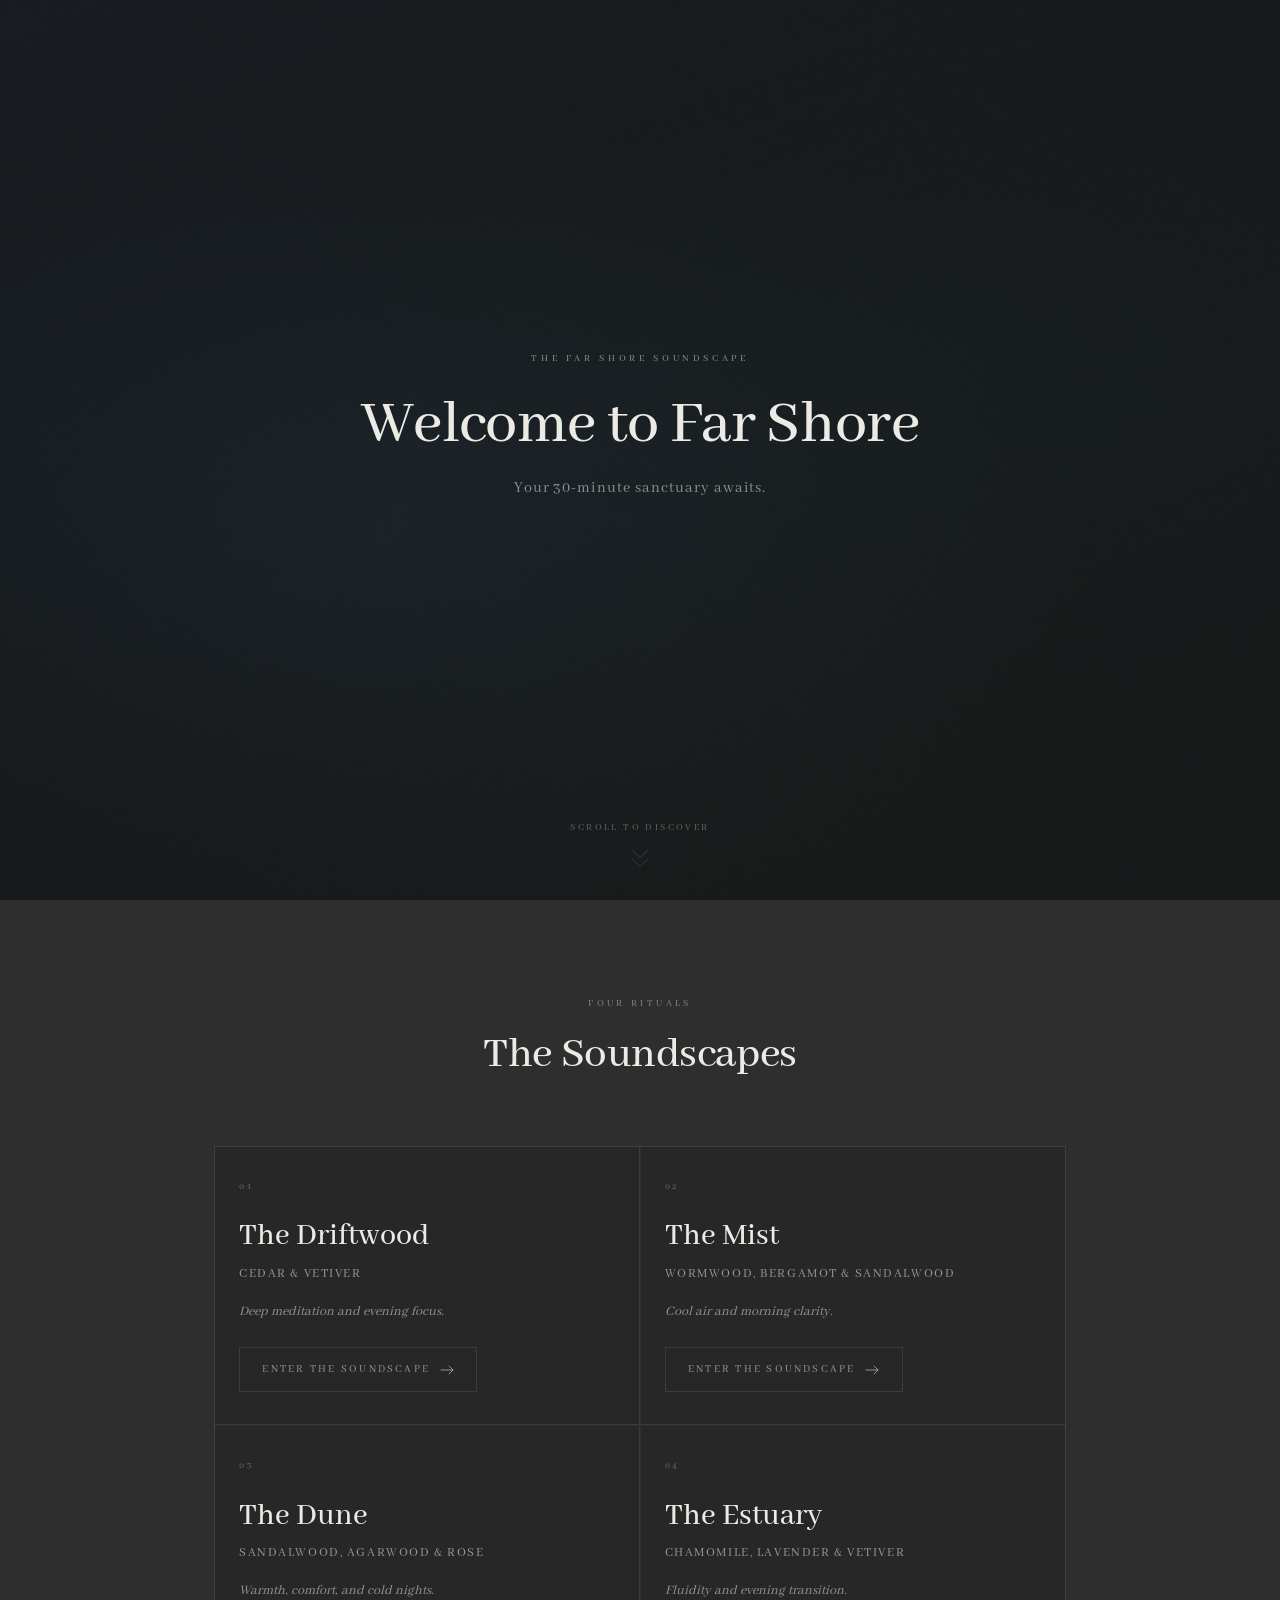
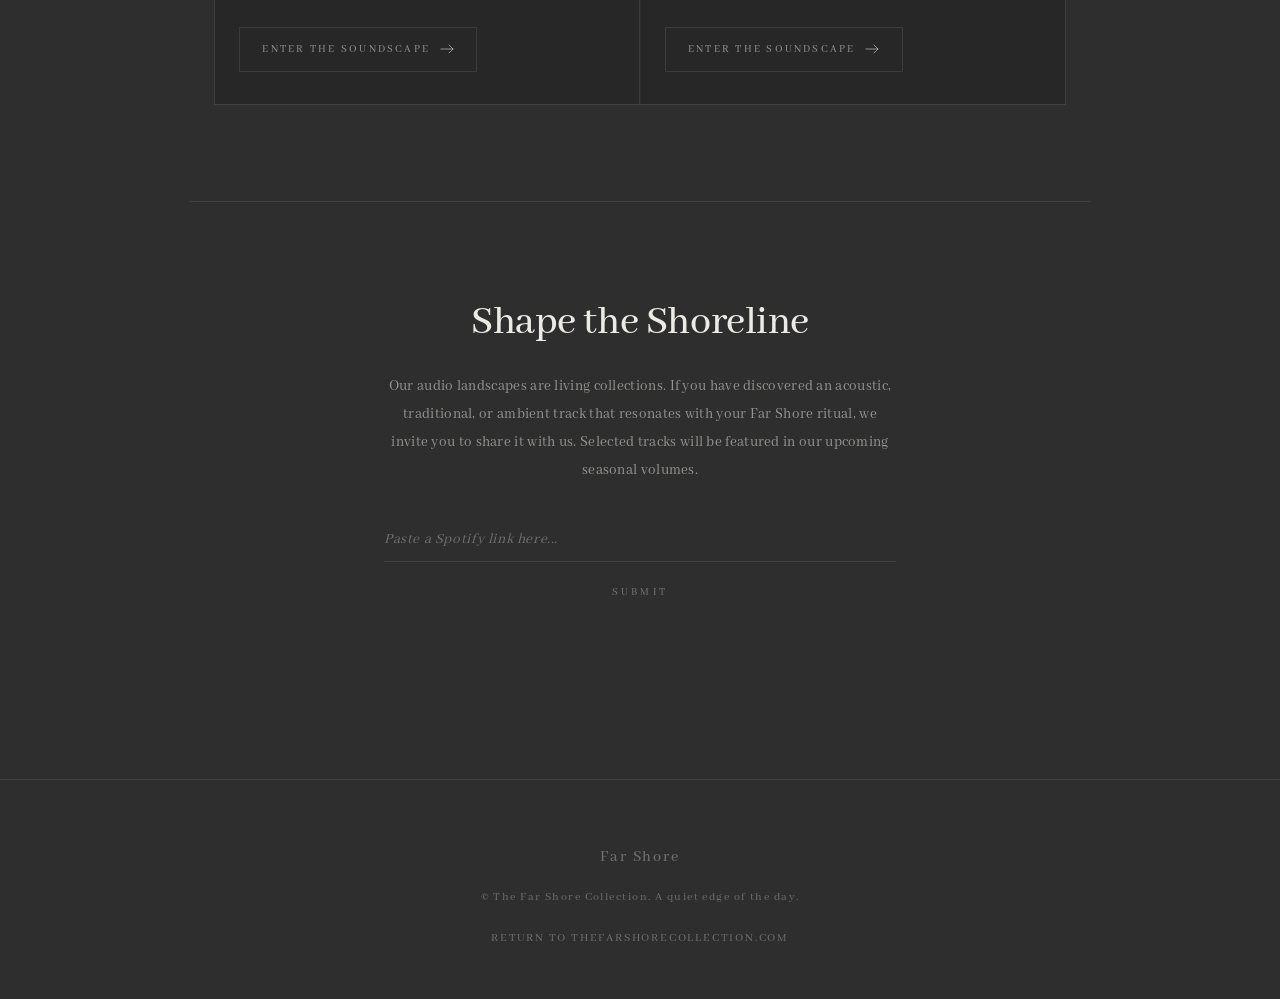
==== commit f37143da: "Merge branch 'main' of https://github.com/duydao154/thefarschorecollection" ====
--- a/soundscape/index.html
+++ b/soundscape/index.html
@@ -219,22 +219,55 @@
         animation: fadeUp 2s 1.6s var(--ease-out) forwards;
       }
 
+      /* Two stacked chevrons that glow one after the other */
       .hero__scroll-arrow {
-        width: 1px;
-        height: 40px;
-        background: linear-gradient(to bottom, var(--text-subtle), transparent);
-        animation: scrollPulse 2.4s ease-in-out infinite;
-      }
-
-      @keyframes scrollPulse {
+        position: relative;
+        width: 20px;
+        height: 24px;
+      }
+
+      .hero__scroll-arrow::before,
+      .hero__scroll-arrow::after {
+        content: "";
+        position: absolute;
+        left: 50%;
+        width: 12px;
+        height: 12px;
+        border-right: 1.5px solid currentColor;
+        border-bottom: 1.5px solid currentColor;
+        transform: translateX(-50%) rotate(45deg);
+        opacity: 0.35;
+        animation: scrollGlow 2s ease-in-out infinite;
+      }
+
+      .hero__scroll-arrow::before {
+        top: 0;
+      }
+
+      .hero__scroll-arrow::after {
+        top: 9px;
+        animation-delay: 0.35s;
+      }
+
+      @keyframes scrollGlow {
         0%,
+        50%,
         100% {
           opacity: 0.35;
-          transform: scaleY(1);
-        }
-        50% {
+          filter: none;
+        }
+        25% {
+          opacity: 1;
+          filter: drop-shadow(0 0 3px currentColor)
+            drop-shadow(0 0 6px currentColor);
+        }
+      }
+
+      @media (prefers-reduced-motion: reduce) {
+        .hero__scroll-arrow::before,
+        .hero__scroll-arrow::after {
+          animation: none;
           opacity: 0.7;
-          transform: scaleY(1.15);
         }
       }
 
